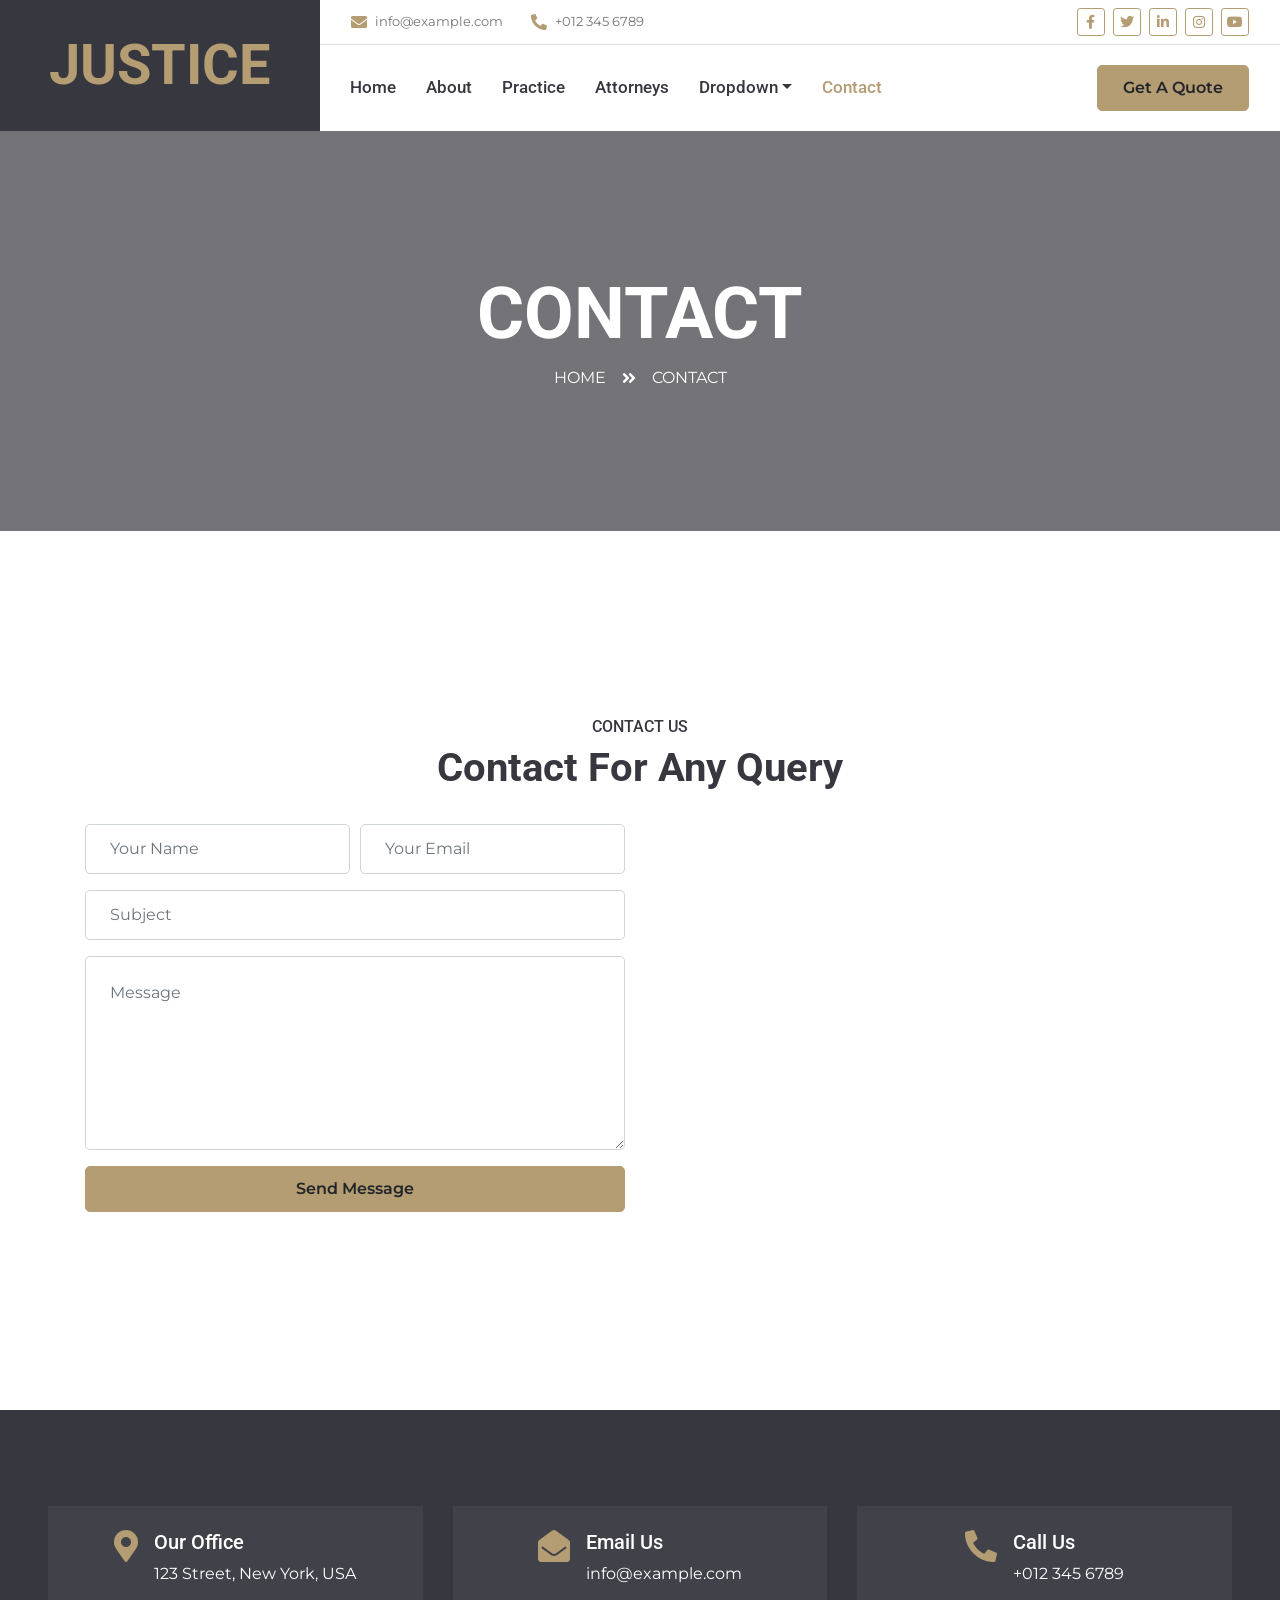
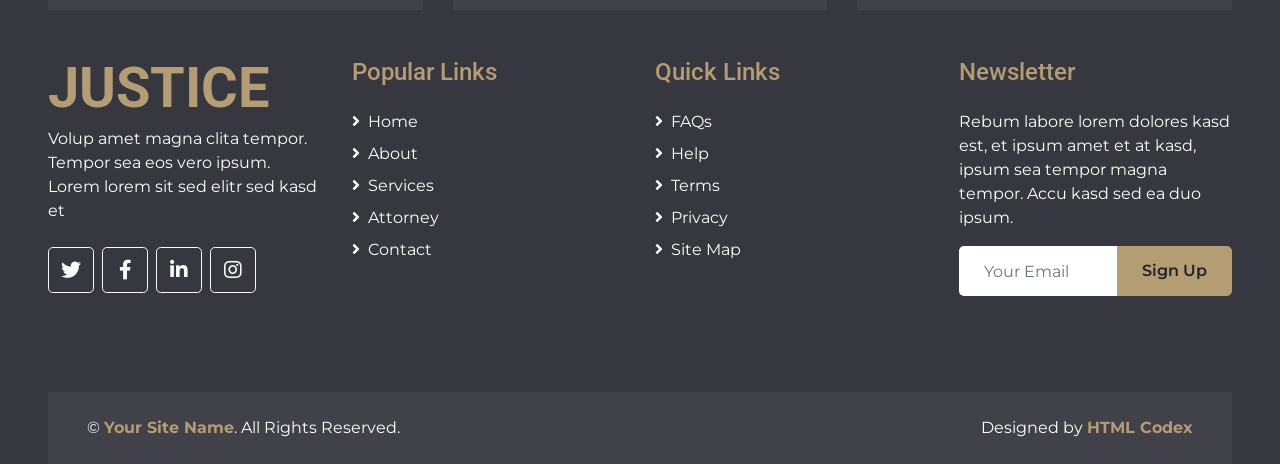
==== contact.html @ c2ad2494 "Add files via upload" ====
<!DOCTYPE html>
<html lang="en">

<head>
    <meta charset="utf-8">
    <title>JUSTICE - Free Lawyer Website Template</title>
    <meta content="width=device-width, initial-scale=1.0" name="viewport">
    <meta content="Free HTML Templates" name="keywords">
    <meta content="Free HTML Templates" name="description">

    <!-- Favicon -->
    <link href="img/favicon.ico" rel="icon">

    <!-- Google Web Fonts -->
    <link rel="preconnect" href="https://fonts.gstatic.com">
    <link href="https://fonts.googleapis.com/css2?family=Montserrat:wght@400;600&family=Roboto:wght@300;500;700&display=swap" rel="stylesheet"> 

    <!-- Font Awesome -->
    <link href="https://cdnjs.cloudflare.com/ajax/libs/font-awesome/5.10.0/css/all.min.css" rel="stylesheet">

    <!-- Libraries Stylesheet -->
    <link href="lib/owlcarousel/assets/owl.carousel.min.css" rel="stylesheet">
    <link href="lib/tempusdominus/css/tempusdominus-bootstrap-4.min.css" rel="stylesheet" />

    <!-- Customized Bootstrap Stylesheet -->
    <link href="css/style.css" rel="stylesheet">
</head>

<body>
    <!-- Header Start -->
    <div class="container-fluid">
        <div class="row">
            <div class="col-lg-3 bg-secondary d-none d-lg-block">
                <a href="index.html" class="navbar-brand w-100 h-100 m-0 p-0 d-flex align-items-center justify-content-center">
                    <h1 class="m-0 display-4 text-primary text-uppercase">Justice</h1>
                </a>
            </div>
            <div class="col-lg-9">
                <div class="row bg-white border-bottom d-none d-lg-flex">
                    <div class="col-lg-7 text-left">
                        <div class="h-100 d-inline-flex align-items-center py-2 px-3">
                            <i class="fa fa-envelope text-primary mr-2"></i>
                            <small>info@example.com</small>
                        </div>
                        <div class="h-100 d-inline-flex align-items-center py-2 px-2">
                            <i class="fa fa-phone-alt text-primary mr-2"></i>
                            <small>+012 345 6789</small>
                        </div>
                    </div>
                    <div class="col-lg-5 text-right">
                        <div class="d-inline-flex align-items-center p-2">
                            <a class="btn btn-sm btn-outline-primary btn-sm-square mr-2" href="">
                                <i class="fab fa-facebook-f"></i>
                            </a>
                            <a class="btn btn-sm btn-outline-primary btn-sm-square mr-2" href="">
                                <i class="fab fa-twitter"></i>
                            </a>
                            <a class="btn btn-sm btn-outline-primary btn-sm-square mr-2" href="">
                                <i class="fab fa-linkedin-in"></i>
                            </a>
                            <a class="btn btn-sm btn-outline-primary btn-sm-square mr-2" href="">
                                <i class="fab fa-instagram"></i>
                            </a>
                            <a class="btn btn-sm btn-outline-primary btn-sm-square mr-2" href="">
                                <i class="fab fa-youtube"></i>
                            </a>
                        </div>
                    </div>
                </div>
                <nav class="navbar navbar-expand-lg bg-white navbar-light p-0">
                    <a href="index.html" class="navbar-brand d-block d-lg-none">
                        <h1 class="m-0 display-4 text-primary text-uppercase">Justice</h1>
                    </a>
                    <button type="button" class="navbar-toggler" data-toggle="collapse" data-target="#navbarCollapse">
                        <span class="navbar-toggler-icon"></span>
                    </button>
                    <div class="collapse navbar-collapse justify-content-between" id="navbarCollapse">
                        <div class="navbar-nav mr-auto py-0">
                            <a href="index.html" class="nav-item nav-link">Home</a>
                            <a href="about.html" class="nav-item nav-link">About</a>
                            <a href="service.html" class="nav-item nav-link">Practice</a>
                            <a href="team.html" class="nav-item nav-link">Attorneys</a>
                            <div class="nav-item dropdown">
                                <a href="#" class="nav-link dropdown-toggle" data-toggle="dropdown">Dropdown</a>
                                <div class="dropdown-menu rounded-0 m-0">
                                    <a href="#" class="dropdown-item">Menu Item 1</a>
                                    <a href="#" class="dropdown-item">Menu Item 2</a>
                                    <a href="#" class="dropdown-item">Menu Item 3</a>
                                </div>
                            </div>
                            <a href="contact.html" class="nav-item nav-link active">Contact</a>
                        </div>
                        <a href="" class="btn btn-primary mr-3 d-none d-lg-block">Get A Quote</a>
                    </div>
                </nav>
            </div>
        </div>
    </div>
    <!-- Header End -->


    <!-- Page Header Start -->
    <div class="container-fluid bg-page-header" style="margin-bottom: 90px;">
        <div class="container">
            <div class="d-flex flex-column align-items-center justify-content-center" style="min-height: 400px">
                <h3 class="display-3 text-white text-uppercase">Contact</h3>
                <div class="d-inline-flex text-white">
                    <p class="m-0 text-uppercase"><a class="text-white" href="">Home</a></p>
                    <i class="fa fa-angle-double-right pt-1 px-3"></i>
                    <p class="m-0 text-uppercase">Contact</p>
                </div>
            </div>
        </div>
    </div>
    <!-- Page Header End -->


    <!-- Contact Start -->
    <div class="container-fluid py-5">
        <div class="container py-5">
            <div class="text-center pb-2">
                <h6 class="text-uppercase">Contact Us</h6>
                <h1 class="mb-4">Contact For Any Query</h1>
            </div>
            <div class="row">
                <div class="col-lg-6 mb-5 mb-lg-0">
                    <div class="contact-form">
                        <div id="success"></div>
                        <form name="sentMessage" id="contactForm" novalidate="novalidate">
                            <div class="form-row">
                                <div class="col-sm-6 control-group">
                                    <input type="text" class="form-control p-4" id="name" placeholder="Your Name" required="required" data-validation-required-message="Please enter your name" />
                                    <p class="help-block text-danger"></p>
                                </div>
                                <div class="col-sm-6 control-group">
                                    <input type="email" class="form-control p-4" id="email" placeholder="Your Email" required="required" data-validation-required-message="Please enter your email" />
                                    <p class="help-block text-danger"></p>
                                </div>
                            </div>
                            <div class="control-group">
                                <input type="text" class="form-control p-4" id="subject" placeholder="Subject" required="required" data-validation-required-message="Please enter a subject" />
                                <p class="help-block text-danger"></p>
                            </div>
                            <div class="control-group">
                                <textarea class="form-control p-4" rows="6" id="message" placeholder="Message" required="required" data-validation-required-message="Please enter your message"></textarea>
                                <p class="help-block text-danger"></p>
                            </div>
                            <div>
                                <button class="btn btn-primary btn-block" type="submit" id="sendMessageButton">Send Message</button>
                            </div>
                        </form>
                    </div>
                </div>
                <div class="col-lg-6" style="min-height: 400px;">
                    <div class="position-relative h-100 rounded overflow-hidden">
                        <iframe style="width: 100%; height: 100%; object-fit: cover;"
                        src="https://www.google.com/maps/embed?pb=!1m18!1m12!1m3!1d3001156.4288297426!2d-78.01371936852176!3d42.72876761954724!2m3!1f0!2f0!3f0!3m2!1i1024!2i768!4f13.1!3m3!1m2!1s0x4ccc4bf0f123a5a9%3A0xddcfc6c1de189567!2sNew%20York%2C%20USA!5e0!3m2!1sen!2sbd!4v1603794290143!5m2!1sen!2sbd"
                        frameborder="0" style="border:0;" allowfullscreen="" aria-hidden="false" tabindex="0"></iframe>
                    </div>
                </div>
            </div>
        </div>
    </div>
    <!-- Contact End -->


    <!-- Footer Start -->
    <div class="container-fluid bg-secondary text-white pt-5 px-sm-3 px-md-5" style="margin-top: 90px;">
        <div class="row mt-5">
            <div class="col-lg-4">
                <div class="d-flex justify-content-lg-center p-4" style="background: rgba(256, 256, 256, .05);">
                    <i class="fa fa-2x fa-map-marker-alt text-primary"></i>
                    <div class="ml-3">
                        <h5 class="text-white">Our Office</h5>
                        <p class="m-0">123 Street, New York, USA</p>
                    </div>
                </div>
            </div>
            <div class="col-lg-4">
                <div class="d-flex justify-content-lg-center p-4" style="background: rgba(256, 256, 256, .05);">
                    <i class="fa fa-2x fa-envelope-open text-primary"></i>
                    <div class="ml-3">
                        <h5 class="text-white">Email Us</h5>
                        <p class="m-0">info@example.com</p>
                    </div>
                </div>
            </div>
            <div class="col-lg-4">
                <div class="d-flex justify-content-lg-center p-4" style="background: rgba(256, 256, 256, .05);">
                    <i class="fa fa-2x fa-phone-alt text-primary"></i>
                    <div class="ml-3">
                        <h5 class="text-white">Call Us</h5>
                        <p class="m-0">+012 345 6789</p>
                    </div>
                </div>
            </div>
        </div>
        <div class="row pt-5">
            <div class="col-lg-3 col-md-6 mb-5">
                <a href="index.html" class="navbar-brand">
                    <h1 class="m-0 mt-n2 display-4 text-primary text-uppercase">Justice</h1>
                </a>
                <p>Volup amet magna clita tempor. Tempor sea eos vero ipsum. Lorem lorem sit sed elitr sed kasd et</p>
                <div class="d-flex justify-content-start mt-4">
                    <a class="btn btn-lg btn-outline-light btn-lg-square mr-2" href="#"><i class="fab fa-twitter"></i></a>
                    <a class="btn btn-lg btn-outline-light btn-lg-square mr-2" href="#"><i class="fab fa-facebook-f"></i></a>
                    <a class="btn btn-lg btn-outline-light btn-lg-square mr-2" href="#"><i class="fab fa-linkedin-in"></i></a>
                    <a class="btn btn-lg btn-outline-light btn-lg-square" href="#"><i class="fab fa-instagram"></i></a>
                </div>
            </div>
            <div class="col-lg-3 col-md-6 mb-5">
                <h4 class="font-weight-semi-bold text-primary mb-4">Popular Links</h4>
                <div class="d-flex flex-column justify-content-start">
                    <a class="text-white mb-2" href="#"><i class="fa fa-angle-right mr-2"></i>Home</a>
                    <a class="text-white mb-2" href="#"><i class="fa fa-angle-right mr-2"></i>About</a>
                    <a class="text-white mb-2" href="#"><i class="fa fa-angle-right mr-2"></i>Services</a>
                    <a class="text-white mb-2" href="#"><i class="fa fa-angle-right mr-2"></i>Attorney</a>
                    <a class="text-white" href="#"><i class="fa fa-angle-right mr-2"></i>Contact</a>
                </div>
            </div>
            <div class="col-lg-3 col-md-6 mb-5">
                <h4 class="font-weight-semi-bold text-primary mb-4">Quick Links</h4>
                <div class="d-flex flex-column justify-content-start">
                    <a class="text-white mb-2" href="#"><i class="fa fa-angle-right mr-2"></i>FAQs</a>
                    <a class="text-white mb-2" href="#"><i class="fa fa-angle-right mr-2"></i>Help</a>
                    <a class="text-white mb-2" href="#"><i class="fa fa-angle-right mr-2"></i>Terms</a>
                    <a class="text-white mb-2" href="#"><i class="fa fa-angle-right mr-2"></i>Privacy</a>
                    <a class="text-white" href="#"><i class="fa fa-angle-right mr-2"></i>Site Map</a>
                </div>
            </div>
            <div class="col-lg-3 col-md-6 mb-5">
                <h4 class="font-weight-semi-bold text-primary mb-4">Newsletter</h4>
                <p>Rebum labore lorem dolores kasd est, et ipsum amet et at kasd, ipsum sea tempor magna tempor. Accu kasd sed ea duo ipsum.</p>
                <div class="w-100">
                    <div class="input-group">
                        <input type="text" class="form-control border-0" style="padding: 25px;" placeholder="Your Email">
                        <div class="input-group-append">
                            <button class="btn btn-primary px-4">Sign Up</button>
                        </div>
                    </div>
                </div>
            </div>
        </div>
        <div class="row p-4 mt-5 mx-0" style="background: rgba(256, 256, 256, .05);">
            <div class="col-md-6 text-center text-md-left mb-3 mb-md-0">
                <p class="m-0 text-white">&copy; <a class="font-weight-bold" href="#">Your Site Name</a>. All Rights Reserved.</p>
            </div>
            <div class="col-md-6 text-center text-md-right">
                <p class="m-0 text-white">Designed by <a class="font-weight-bold" href="https://htmlcodex.com">HTML Codex</a></p>
            </div>
        </div>
    </div>
    <!-- Footer End -->


    <!-- Back to Top -->
    <a href="#" class="btn btn-primary px-3 back-to-top"><i class="fa fa-angle-double-up"></i></a>


    <!-- JavaScript Libraries -->
    <script src="https://code.jquery.com/jquery-3.4.1.min.js"></script>
    <script src="https://stackpath.bootstrapcdn.com/bootstrap/4.4.1/js/bootstrap.bundle.min.js"></script>
    <script src="lib/easing/easing.min.js"></script>
    <script src="lib/waypoints/waypoints.min.js"></script>
    <script src="lib/owlcarousel/owl.carousel.min.js"></script>
    <script src="lib/tempusdominus/js/moment.min.js"></script>
    <script src="lib/tempusdominus/js/moment-timezone.min.js"></script>
    <script src="lib/tempusdominus/js/tempusdominus-bootstrap-4.min.js"></script>

    <!-- Contact Javascript File -->
    <script src="mail/jqBootstrapValidation.min.js"></script>
    <script src="mail/contact.js"></script>

    <!-- Template Javascript -->
    <script src="js/main.js"></script>
</body>

</html>
---- css/style.css ----
/******* Bootstrap Theming ********/
/*!
 * Bootstrap v4.5.3 (https://getbootstrap.com/)
 * Copyright 2011-2020 The Bootstrap Authors
 * Copyright 2011-2020 Twitter, Inc.
 * Licensed under MIT (https://github.com/twbs/bootstrap/blob/main/LICENSE)
 */
:root {
  --blue: #007bff;
  --indigo: #6610f2;
  --purple: #6f42c1;
  --pink: #e83e8c;
  --red: #dc3545;
  --orange: #fd7e14;
  --yellow: #ffc107;
  --green: #28a745;
  --teal: #20c997;
  --cyan: #17a2b8;
  --white: #fff;
  --gray: #6c757d;
  --gray-dark: #343a40;
  --primary: #B49C73;
  --secondary: #37373F;
  --success: #28a745;
  --info: #17a2b8;
  --warning: #ffc107;
  --danger: #dc3545;
  --light: #f8f9fa;
  --dark: #343a40;
  --breakpoint-xs: 0;
  --breakpoint-sm: 576px;
  --breakpoint-md: 768px;
  --breakpoint-lg: 992px;
  --breakpoint-xl: 1200px;
  --font-family-sans-serif: "Montserrat", sans-serif;
  --font-family-monospace: SFMono-Regular, Menlo, Monaco, Consolas, "Liberation Mono", "Courier New", monospace;
}

*,
*::before,
*::after {
  box-sizing: border-box;
}

html {
  font-family: sans-serif;
  line-height: 1.15;
  -webkit-text-size-adjust: 100%;
  -webkit-tap-highlight-color: rgba(0, 0, 0, 0);
}

article, aside, figcaption, figure, footer, header, hgroup, main, nav, section {
  display: block;
}

body {
  margin: 0;
  font-family: "Montserrat", sans-serif;
  font-size: 1rem;
  font-weight: 400;
  line-height: 1.5;
  color: #757575;
  text-align: left;
  background-color: #fff;
}

[tabindex="-1"]:focus:not(:focus-visible) {
  outline: 0 !important;
}

hr {
  box-sizing: content-box;
  height: 0;
  overflow: visible;
}

h1, h2, h3, h4, h5, h6 {
  margin-top: 0;
  margin-bottom: 0.5rem;
}

p {
  margin-top: 0;
  margin-bottom: 1rem;
}

abbr[title],
abbr[data-original-title] {
  text-decoration: underline;
  text-decoration: underline dotted;
  cursor: help;
  border-bottom: 0;
  text-decoration-skip-ink: none;
}

address {
  margin-bottom: 1rem;
  font-style: normal;
  line-height: inherit;
}

ol,
ul,
dl {
  margin-top: 0;
  margin-bottom: 1rem;
}

ol ol,
ul ul,
ol ul,
ul ol {
  margin-bottom: 0;
}

dt {
  font-weight: 700;
}

dd {
  margin-bottom: .5rem;
  margin-left: 0;
}

blockquote {
  margin: 0 0 1rem;
}

b,
strong {
  font-weight: bolder;
}

small {
  font-size: 80%;
}

sub,
sup {
  position: relative;
  font-size: 75%;
  line-height: 0;
  vertical-align: baseline;
}

sub {
  bottom: -.25em;
}

sup {
  top: -.5em;
}

a {
  color: #B49C73;
  text-decoration: none;
  background-color: transparent;
}

a:hover {
  color: #8e764c;
  text-decoration: underline;
}

a:not([href]):not([class]) {
  color: inherit;
  text-decoration: none;
}

a:not([href]):not([class]):hover {
  color: inherit;
  text-decoration: none;
}

pre,
code,
kbd,
samp {
  font-family: SFMono-Regular, Menlo, Monaco, Consolas, "Liberation Mono", "Courier New", monospace;
  font-size: 1em;
}

pre {
  margin-top: 0;
  margin-bottom: 1rem;
  overflow: auto;
  -ms-overflow-style: scrollbar;
}

figure {
  margin: 0 0 1rem;
}

img {
  vertical-align: middle;
  border-style: none;
}

svg {
  overflow: hidden;
  vertical-align: middle;
}

table {
  border-collapse: collapse;
}

caption {
  padding-top: 0.75rem;
  padding-bottom: 0.75rem;
  color: #6c757d;
  text-align: left;
  caption-side: bottom;
}

th {
  text-align: inherit;
  text-align: -webkit-match-parent;
}

label {
  display: inline-block;
  margin-bottom: 0.5rem;
}

button {
  border-radius: 0;
}

button:focus {
  outline: 1px dotted;
  outline: 5px auto -webkit-focus-ring-color;
}

input,
button,
select,
optgroup,
textarea {
  margin: 0;
  font-family: inherit;
  font-size: inherit;
  line-height: inherit;
}

button,
input {
  overflow: visible;
}

button,
select {
  text-transform: none;
}

[role="button"] {
  cursor: pointer;
}

select {
  word-wrap: normal;
}

button,
[type="button"],
[type="reset"],
[type="submit"] {
  -webkit-appearance: button;
}

button:not(:disabled),
[type="button"]:not(:disabled),
[type="reset"]:not(:disabled),
[type="submit"]:not(:disabled) {
  cursor: pointer;
}

button::-moz-focus-inner,
[type="button"]::-moz-focus-inner,
[type="reset"]::-moz-focus-inner,
[type="submit"]::-moz-focus-inner {
  padding: 0;
  border-style: none;
}

input[type="radio"],
input[type="checkbox"] {
  box-sizing: border-box;
  padding: 0;
}

textarea {
  overflow: auto;
  resize: vertical;
}

fieldset {
  min-width: 0;
  padding: 0;
  margin: 0;
  border: 0;
}

legend {
  display: block;
  width: 100%;
  max-width: 100%;
  padding: 0;
  margin-bottom: .5rem;
  font-size: 1.5rem;
  line-height: inherit;
  color: inherit;
  white-space: normal;
}

@media (max-width: 1200px) {
  legend {
    font-size: calc(1.275rem + 0.3vw) ;
  }
}

progress {
  vertical-align: baseline;
}

[type="number"]::-webkit-inner-spin-button,
[type="number"]::-webkit-outer-spin-button {
  height: auto;
}

[type="search"] {
  outline-offset: -2px;
  -webkit-appearance: none;
}

[type="search"]::-webkit-search-decoration {
  -webkit-appearance: none;
}

::-webkit-file-upload-button {
  font: inherit;
  -webkit-appearance: button;
}

output {
  display: inline-block;
}

summary {
  display: list-item;
  cursor: pointer;
}

template {
  display: none;
}

[hidden] {
  display: none !important;
}

h1, h2, h3, h4, h5, h6,
.h1, .h2, .h3, .h4, .h5, .h6 {
  margin-bottom: 0.5rem;
  font-family: "Roboto", sans-serif;
  font-weight: 500;
  line-height: 1.2;
  color: #37373F;
}

h1, .h1 {
  font-size: 2.5rem;
}

@media (max-width: 1200px) {
  h1, .h1 {
    font-size: calc(1.375rem + 1.5vw) ;
  }
}

h2, .h2 {
  font-size: 2rem;
}

@media (max-width: 1200px) {
  h2, .h2 {
    font-size: calc(1.325rem + 0.9vw) ;
  }
}

h3, .h3 {
  font-size: 1.75rem;
}

@media (max-width: 1200px) {
  h3, .h3 {
    font-size: calc(1.3rem + 0.6vw) ;
  }
}

h4, .h4 {
  font-size: 1.5rem;
}

@media (max-width: 1200px) {
  h4, .h4 {
    font-size: calc(1.275rem + 0.3vw) ;
  }
}

h5, .h5 {
  font-size: 1.25rem;
}

h6, .h6 {
  font-size: 1rem;
}

.lead {
  font-size: 1.25rem;
  font-weight: 300;
}

.display-1 {
  font-size: 6rem;
  font-weight: 300;
  line-height: 1.2;
}

@media (max-width: 1200px) {
  .display-1 {
    font-size: calc(1.725rem + 5.7vw) ;
  }
}

.display-2 {
  font-size: 5.5rem;
  font-weight: 300;
  line-height: 1.2;
}

@media (max-width: 1200px) {
  .display-2 {
    font-size: calc(1.675rem + 5.1vw) ;
  }
}

.display-3 {
  font-size: 4.5rem;
  font-weight: 300;
  line-height: 1.2;
}

@media (max-width: 1200px) {
  .display-3 {
    font-size: calc(1.575rem + 3.9vw) ;
  }
}

.display-4 {
  font-size: 3.5rem;
  font-weight: 300;
  line-height: 1.2;
}

@media (max-width: 1200px) {
  .display-4 {
    font-size: calc(1.475rem + 2.7vw) ;
  }
}

hr {
  margin-top: 1rem;
  margin-bottom: 1rem;
  border: 0;
  border-top: 1px solid rgba(0, 0, 0, 0.1);
}

small,
.small {
  font-size: 80%;
  font-weight: 400;
}

mark,
.mark {
  padding: 0.2em;
  background-color: #fcf8e3;
}

.list-unstyled {
  padding-left: 0;
  list-style: none;
}

.list-inline {
  padding-left: 0;
  list-style: none;
}

.list-inline-item {
  display: inline-block;
}

.list-inline-item:not(:last-child) {
  margin-right: 0.5rem;
}

.initialism {
  font-size: 90%;
  text-transform: uppercase;
}

.blockquote {
  margin-bottom: 1rem;
  font-size: 1.25rem;
}

.blockquote-footer {
  display: block;
  font-size: 80%;
  color: #6c757d;
}

.blockquote-footer::before {
  content: "\2014\00A0";
}

.img-fluid {
  max-width: 100%;
  height: auto;
}

.img-thumbnail {
  padding: 0.25rem;
  background-color: #fff;
  border: 1px solid #dee2e6;
  border-radius: 5px;
  max-width: 100%;
  height: auto;
}

.figure {
  display: inline-block;
}

.figure-img {
  margin-bottom: 0.5rem;
  line-height: 1;
}

.figure-caption {
  font-size: 90%;
  color: #6c757d;
}

code {
  font-size: 87.5%;
  color: #e83e8c;
  word-wrap: break-word;
}

a > code {
  color: inherit;
}

kbd {
  padding: 0.2rem 0.4rem;
  font-size: 87.5%;
  color: #fff;
  background-color: #212529;
  border-radius: 0.2rem;
}

kbd kbd {
  padding: 0;
  font-size: 100%;
  font-weight: 700;
}

pre {
  display: block;
  font-size: 87.5%;
  color: #212529;
}

pre code {
  font-size: inherit;
  color: inherit;
  word-break: normal;
}

.pre-scrollable {
  max-height: 340px;
  overflow-y: scroll;
}

.container,
.container-fluid,
.container-sm,
.container-md,
.container-lg,
.container-xl {
  width: 100%;
  padding-right: 15px;
  padding-left: 15px;
  margin-right: auto;
  margin-left: auto;
}

@media (min-width: 576px) {
  .container, .container-sm {
    max-width: 540px;
  }
}

@media (min-width: 768px) {
  .container, .container-sm, .container-md {
    max-width: 720px;
  }
}

@media (min-width: 992px) {
  .container, .container-sm, .container-md, .container-lg {
    max-width: 960px;
  }
}

@media (min-width: 1200px) {
  .container, .container-sm, .container-md, .container-lg, .container-xl {
    max-width: 1140px;
  }
}

.row {
  display: flex;
  flex-wrap: wrap;
  margin-right: -15px;
  margin-left: -15px;
}

.no-gutters {
  margin-right: 0;
  margin-left: 0;
}

.no-gutters > .col,
.no-gutters > [class*="col-"] {
  padding-right: 0;
  padding-left: 0;
}

.col-1, .col-2, .col-3, .col-4, .col-5, .col-6, .col-7, .col-8, .col-9, .col-10, .col-11, .col-12, .col,
.col-auto, .col-sm-1, .col-sm-2, .col-sm-3, .col-sm-4, .col-sm-5, .col-sm-6, .col-sm-7, .col-sm-8, .col-sm-9, .col-sm-10, .col-sm-11, .col-sm-12, .col-sm,
.col-sm-auto, .col-md-1, .col-md-2, .col-md-3, .col-md-4, .col-md-5, .col-md-6, .col-md-7, .col-md-8, .col-md-9, .col-md-10, .col-md-11, .col-md-12, .col-md,
.col-md-auto, .col-lg-1, .col-lg-2, .col-lg-3, .col-lg-4, .col-lg-5, .col-lg-6, .col-lg-7, .col-lg-8, .col-lg-9, .col-lg-10, .col-lg-11, .col-lg-12, .col-lg,
.col-lg-auto, .col-xl-1, .col-xl-2, .col-xl-3, .col-xl-4, .col-xl-5, .col-xl-6, .col-xl-7, .col-xl-8, .col-xl-9, .col-xl-10, .col-xl-11, .col-xl-12, .col-xl,
.col-xl-auto {
  position: relative;
  width: 100%;
  padding-right: 15px;
  padding-left: 15px;
}

.col {
  flex-basis: 0;
  flex-grow: 1;
  max-width: 100%;
}

.row-cols-1 > * {
  flex: 0 0 100%;
  max-width: 100%;
}

.row-cols-2 > * {
  flex: 0 0 50%;
  max-width: 50%;
}

.row-cols-3 > * {
  flex: 0 0 33.33333%;
  max-width: 33.33333%;
}

.row-cols-4 > * {
  flex: 0 0 25%;
  max-width: 25%;
}

.row-cols-5 > * {
  flex: 0 0 20%;
  max-width: 20%;
}

.row-cols-6 > * {
  flex: 0 0 16.66667%;
  max-width: 16.66667%;
}

.col-auto {
  flex: 0 0 auto;
  width: auto;
  max-width: 100%;
}

.col-1 {
  flex: 0 0 8.33333%;
  max-width: 8.33333%;
}

.col-2 {
  flex: 0 0 16.66667%;
  max-width: 16.66667%;
}

.col-3 {
  flex: 0 0 25%;
  max-width: 25%;
}

.col-4 {
  flex: 0 0 33.33333%;
  max-width: 33.33333%;
}

.col-5 {
  flex: 0 0 41.66667%;
  max-width: 41.66667%;
}

.col-6 {
  flex: 0 0 50%;
  max-width: 50%;
}

.col-7 {
  flex: 0 0 58.33333%;
  max-width: 58.33333%;
}

.col-8 {
  flex: 0 0 66.66667%;
  max-width: 66.66667%;
}

.col-9 {
  flex: 0 0 75%;
  max-width: 75%;
}

.col-10 {
  flex: 0 0 83.33333%;
  max-width: 83.33333%;
}

.col-11 {
  flex: 0 0 91.66667%;
  max-width: 91.66667%;
}

.col-12 {
  flex: 0 0 100%;
  max-width: 100%;
}

.order-first {
  order: -1;
}

.order-last {
  order: 13;
}

.order-0 {
  order: 0;
}

.order-1 {
  order: 1;
}

.order-2 {
  order: 2;
}

.order-3 {
  order: 3;
}

.order-4 {
  order: 4;
}

.order-5 {
  order: 5;
}

.order-6 {
  order: 6;
}

.order-7 {
  order: 7;
}

.order-8 {
  order: 8;
}

.order-9 {
  order: 9;
}

.order-10 {
  order: 10;
}

.order-11 {
  order: 11;
}

.order-12 {
  order: 12;
}

.offset-1 {
  margin-left: 8.33333%;
}

.offset-2 {
  margin-left: 16.66667%;
}

.offset-3 {
  margin-left: 25%;
}

.offset-4 {
  margin-left: 33.33333%;
}

.offset-5 {
  margin-left: 41.66667%;
}

.offset-6 {
  margin-left: 50%;
}

.offset-7 {
  margin-left: 58.33333%;
}

.offset-8 {
  margin-left: 66.66667%;
}

.offset-9 {
  margin-left: 75%;
}

.offset-10 {
  margin-left: 83.33333%;
}

.offset-11 {
  margin-left: 91.66667%;
}

@media (min-width: 576px) {
  .col-sm {
    flex-basis: 0;
    flex-grow: 1;
    max-width: 100%;
  }
  .row-cols-sm-1 > * {
    flex: 0 0 100%;
    max-width: 100%;
  }
  .row-cols-sm-2 > * {
    flex: 0 0 50%;
    max-width: 50%;
  }
  .row-cols-sm-3 > * {
    flex: 0 0 33.33333%;
    max-width: 33.33333%;
  }
  .row-cols-sm-4 > * {
    flex: 0 0 25%;
    max-width: 25%;
  }
  .row-cols-sm-5 > * {
    flex: 0 0 20%;
    max-width: 20%;
  }
  .row-cols-sm-6 > * {
    flex: 0 0 16.66667%;
    max-width: 16.66667%;
  }
  .col-sm-auto {
    flex: 0 0 auto;
    width: auto;
    max-width: 100%;
  }
  .col-sm-1 {
    flex: 0 0 8.33333%;
    max-width: 8.33333%;
  }
  .col-sm-2 {
    flex: 0 0 16.66667%;
    max-width: 16.66667%;
  }
  .col-sm-3 {
    flex: 0 0 25%;
    max-width: 25%;
  }
  .col-sm-4 {
    flex: 0 0 33.33333%;
    max-width: 33.33333%;
  }
  .col-sm-5 {
    flex: 0 0 41.66667%;
    max-width: 41.66667%;
  }
  .col-sm-6 {
    flex: 0 0 50%;
    max-width: 50%;
  }
  .col-sm-7 {
    flex: 0 0 58.33333%;
    max-width: 58.33333%;
  }
  .col-sm-8 {
    flex: 0 0 66.66667%;
    max-width: 66.66667%;
  }
  .col-sm-9 {
    flex: 0 0 75%;
    max-width: 75%;
  }
  .col-sm-10 {
    flex: 0 0 83.33333%;
    max-width: 83.33333%;
  }
  .col-sm-11 {
    flex: 0 0 91.66667%;
    max-width: 91.66667%;
  }
  .col-sm-12 {
    flex: 0 0 100%;
    max-width: 100%;
  }
  .order-sm-first {
    order: -1;
  }
  .order-sm-last {
    order: 13;
  }
  .order-sm-0 {
    order: 0;
  }
  .order-sm-1 {
    order: 1;
  }
  .order-sm-2 {
    order: 2;
  }
  .order-sm-3 {
    order: 3;
  }
  .order-sm-4 {
    order: 4;
  }
  .order-sm-5 {
    order: 5;
  }
  .order-sm-6 {
    order: 6;
  }
  .order-sm-7 {
    order: 7;
  }
  .order-sm-8 {
    order: 8;
  }
  .order-sm-9 {
    order: 9;
  }
  .order-sm-10 {
    order: 10;
  }
  .order-sm-11 {
    order: 11;
  }
  .order-sm-12 {
    order: 12;
  }
  .offset-sm-0 {
    margin-left: 0;
  }
  .offset-sm-1 {
    margin-left: 8.33333%;
  }
  .offset-sm-2 {
    margin-left: 16.66667%;
  }
  .offset-sm-3 {
    margin-left: 25%;
  }
  .offset-sm-4 {
    margin-left: 33.33333%;
  }
  .offset-sm-5 {
    margin-left: 41.66667%;
  }
  .offset-sm-6 {
    margin-left: 50%;
  }
  .offset-sm-7 {
    margin-left: 58.33333%;
  }
  .offset-sm-8 {
    margin-left: 66.66667%;
  }
  .offset-sm-9 {
    margin-left: 75%;
  }
  .offset-sm-10 {
    margin-left: 83.33333%;
  }
  .offset-sm-11 {
    margin-left: 91.66667%;
  }
}

@media (min-width: 768px) {
  .col-md {
    flex-basis: 0;
    flex-grow: 1;
    max-width: 100%;
  }
  .row-cols-md-1 > * {
    flex: 0 0 100%;
    max-width: 100%;
  }
  .row-cols-md-2 > * {
    flex: 0 0 50%;
    max-width: 50%;
  }
  .row-cols-md-3 > * {
    flex: 0 0 33.33333%;
    max-width: 33.33333%;
  }
  .row-cols-md-4 > * {
    flex: 0 0 25%;
    max-width: 25%;
  }
  .row-cols-md-5 > * {
    flex: 0 0 20%;
    max-width: 20%;
  }
  .row-cols-md-6 > * {
    flex: 0 0 16.66667%;
    max-width: 16.66667%;
  }
  .col-md-auto {
    flex: 0 0 auto;
    width: auto;
    max-width: 100%;
  }
  .col-md-1 {
    flex: 0 0 8.33333%;
    max-width: 8.33333%;
  }
  .col-md-2 {
    flex: 0 0 16.66667%;
    max-width: 16.66667%;
  }
  .col-md-3 {
    flex: 0 0 25%;
    max-width: 25%;
  }
  .col-md-4 {
    flex: 0 0 33.33333%;
    max-width: 33.33333%;
  }
  .col-md-5 {
    flex: 0 0 41.66667%;
    max-width: 41.66667%;
  }
  .col-md-6 {
    flex: 0 0 50%;
    max-width: 50%;
  }
  .col-md-7 {
    flex: 0 0 58.33333%;
    max-width: 58.33333%;
  }
  .col-md-8 {
    flex: 0 0 66.66667%;
    max-width: 66.66667%;
  }
  .col-md-9 {
    flex: 0 0 75%;
    max-width: 75%;
  }
  .col-md-10 {
    flex: 0 0 83.33333%;
    max-width: 83.33333%;
  }
  .col-md-11 {
    flex: 0 0 91.66667%;
    max-width: 91.66667%;
  }
  .col-md-12 {
    flex: 0 0 100%;
    max-width: 100%;
  }
  .order-md-first {
    order: -1;
  }
  .order-md-last {
    order: 13;
  }
  .order-md-0 {
    order: 0;
  }
  .order-md-1 {
    order: 1;
  }
  .order-md-2 {
    order: 2;
  }
  .order-md-3 {
    order: 3;
  }
  .order-md-4 {
    order: 4;
  }
  .order-md-5 {
    order: 5;
  }
  .order-md-6 {
    order: 6;
  }
  .order-md-7 {
    order: 7;
  }
  .order-md-8 {
    order: 8;
  }
  .order-md-9 {
    order: 9;
  }
  .order-md-10 {
    order: 10;
  }
  .order-md-11 {
    order: 11;
  }
  .order-md-12 {
    order: 12;
  }
  .offset-md-0 {
    margin-left: 0;
  }
  .offset-md-1 {
    margin-left: 8.33333%;
  }
  .offset-md-2 {
    margin-left: 16.66667%;
  }
  .offset-md-3 {
    margin-left: 25%;
  }
  .offset-md-4 {
    margin-left: 33.33333%;
  }
  .offset-md-5 {
    margin-left: 41.66667%;
  }
  .offset-md-6 {
    margin-left: 50%;
  }
  .offset-md-7 {
    margin-left: 58.33333%;
  }
  .offset-md-8 {
    margin-left: 66.66667%;
  }
  .offset-md-9 {
    margin-left: 75%;
  }
  .offset-md-10 {
    margin-left: 83.33333%;
  }
  .offset-md-11 {
    margin-left: 91.66667%;
  }
}

@media (min-width: 992px) {
  .col-lg {
    flex-basis: 0;
    flex-grow: 1;
    max-width: 100%;
  }
  .row-cols-lg-1 > * {
    flex: 0 0 100%;
    max-width: 100%;
  }
  .row-cols-lg-2 > * {
    flex: 0 0 50%;
    max-width: 50%;
  }
  .row-cols-lg-3 > * {
    flex: 0 0 33.33333%;
    max-width: 33.33333%;
  }
  .row-cols-lg-4 > * {
    flex: 0 0 25%;
    max-width: 25%;
  }
  .row-cols-lg-5 > * {
    flex: 0 0 20%;
    max-width: 20%;
  }
  .row-cols-lg-6 > * {
    flex: 0 0 16.66667%;
    max-width: 16.66667%;
  }
  .col-lg-auto {
    flex: 0 0 auto;
    width: auto;
    max-width: 100%;
  }
  .col-lg-1 {
    flex: 0 0 8.33333%;
    max-width: 8.33333%;
  }
  .col-lg-2 {
    flex: 0 0 16.66667%;
    max-width: 16.66667%;
  }
  .col-lg-3 {
    flex: 0 0 25%;
    max-width: 25%;
  }
  .col-lg-4 {
    flex: 0 0 33.33333%;
    max-width: 33.33333%;
  }
  .col-lg-5 {
    flex: 0 0 41.66667%;
    max-width: 41.66667%;
  }
  .col-lg-6 {
    flex: 0 0 50%;
    max-width: 50%;
  }
  .col-lg-7 {
    flex: 0 0 58.33333%;
    max-width: 58.33333%;
  }
  .col-lg-8 {
    flex: 0 0 66.66667%;
    max-width: 66.66667%;
  }
  .col-lg-9 {
    flex: 0 0 75%;
    max-width: 75%;
  }
  .col-lg-10 {
    flex: 0 0 83.33333%;
    max-width: 83.33333%;
  }
  .col-lg-11 {
    flex: 0 0 91.66667%;
    max-width: 91.66667%;
  }
  .col-lg-12 {
    flex: 0 0 100%;
    max-width: 100%;
  }
  .order-lg-first {
    order: -1;
  }
  .order-lg-last {
    order: 13;
  }
  .order-lg-0 {
    order: 0;
  }
  .order-lg-1 {
    order: 1;
  }
  .order-lg-2 {
    order: 2;
  }
  .order-lg-3 {
    order: 3;
  }
  .order-lg-4 {
    order: 4;
  }
  .order-lg-5 {
    order: 5;
  }
  .order-lg-6 {
    order: 6;
  }
  .order-lg-7 {
    order: 7;
  }
  .order-lg-8 {
    order: 8;
  }
  .order-lg-9 {
    order: 9;
  }
  .order-lg-10 {
    order: 10;
  }
  .order-lg-11 {
    order: 11;
  }
  .order-lg-12 {
    order: 12;
  }
  .offset-lg-0 {
    margin-left: 0;
  }
  .offset-lg-1 {
    margin-left: 8.33333%;
  }
  .offset-lg-2 {
    margin-left: 16.66667%;
  }
  .offset-lg-3 {
    margin-left: 25%;
  }
  .offset-lg-4 {
    margin-left: 33.33333%;
  }
  .offset-lg-5 {
    margin-left: 41.66667%;
  }
  .offset-lg-6 {
    margin-left: 50%;
  }
  .offset-lg-7 {
    margin-left: 58.33333%;
  }
  .offset-lg-8 {
    margin-left: 66.66667%;
  }
  .offset-lg-9 {
    margin-left: 75%;
  }
  .offset-lg-10 {
    margin-left: 83.33333%;
  }
  .offset-lg-11 {
    margin-left: 91.66667%;
  }
}

@media (min-width: 1200px) {
  .col-xl {
    flex-basis: 0;
    flex-grow: 1;
    max-width: 100%;
  }
  .row-cols-xl-1 > * {
    flex: 0 0 100%;
    max-width: 100%;
  }
  .row-cols-xl-2 > * {
    flex: 0 0 50%;
    max-width: 50%;
  }
  .row-cols-xl-3 > * {
    flex: 0 0 33.33333%;
    max-width: 33.33333%;
  }
  .row-cols-xl-4 > * {
    flex: 0 0 25%;
    max-width: 25%;
  }
  .row-cols-xl-5 > * {
    flex: 0 0 20%;
    max-width: 20%;
  }
  .row-cols-xl-6 > * {
    flex: 0 0 16.66667%;
    max-width: 16.66667%;
  }
  .col-xl-auto {
    flex: 0 0 auto;
    width: auto;
    max-width: 100%;
  }
  .col-xl-1 {
    flex: 0 0 8.33333%;
    max-width: 8.33333%;
  }
  .col-xl-2 {
    flex: 0 0 16.66667%;
    max-width: 16.66667%;
  }
  .col-xl-3 {
    flex: 0 0 25%;
    max-width: 25%;
  }
  .col-xl-4 {
    flex: 0 0 33.33333%;
    max-width: 33.33333%;
  }
  .col-xl-5 {
    flex: 0 0 41.66667%;
    max-width: 41.66667%;
  }
  .col-xl-6 {
    flex: 0 0 50%;
    max-width: 50%;
  }
  .col-xl-7 {
    flex: 0 0 58.33333%;
    max-width: 58.33333%;
  }
  .col-xl-8 {
    flex: 0 0 66.66667%;
    max-width: 66.66667%;
  }
  .col-xl-9 {
    flex: 0 0 75%;
    max-width: 75%;
  }
  .col-xl-10 {
    flex: 0 0 83.33333%;
    max-width: 83.33333%;
  }
  .col-xl-11 {
    flex: 0 0 91.66667%;
    max-width: 91.66667%;
  }
  .col-xl-12 {
    flex: 0 0 100%;
    max-width: 100%;
  }
  .order-xl-first {
    order: -1;
  }
  .order-xl-last {
    order: 13;
  }
  .order-xl-0 {
    order: 0;
  }
  .order-xl-1 {
    order: 1;
  }
  .order-xl-2 {
    order: 2;
  }
  .order-xl-3 {
    order: 3;
  }
  .order-xl-4 {
    order: 4;
  }
  .order-xl-5 {
    order: 5;
  }
  .order-xl-6 {
    order: 6;
  }
  .order-xl-7 {
    order: 7;
  }
  .order-xl-8 {
    order: 8;
  }
  .order-xl-9 {
    order: 9;
  }
  .order-xl-10 {
    order: 10;
  }
  .order-xl-11 {
    order: 11;
  }
  .order-xl-12 {
    order: 12;
  }
  .offset-xl-0 {
    margin-left: 0;
  }
  .offset-xl-1 {
    margin-left: 8.33333%;
  }
  .offset-xl-2 {
    margin-left: 16.66667%;
  }
  .offset-xl-3 {
    margin-left: 25%;
  }
  .offset-xl-4 {
    margin-left: 33.33333%;
  }
  .offset-xl-5 {
    margin-left: 41.66667%;
  }
  .offset-xl-6 {
    margin-left: 50%;
  }
  .offset-xl-7 {
    margin-left: 58.33333%;
  }
  .offset-xl-8 {
    margin-left: 66.66667%;
  }
  .offset-xl-9 {
    margin-left: 75%;
  }
  .offset-xl-10 {
    margin-left: 83.33333%;
  }
  .offset-xl-11 {
    margin-left: 91.66667%;
  }
}

.table {
  width: 100%;
  margin-bottom: 1rem;
  color: #757575;
}

.table th,
.table td {
  padding: 0.75rem;
  vertical-align: top;
  border-top: 1px solid #dee2e6;
}

.table thead th {
  vertical-align: bottom;
  border-bottom: 2px solid #dee2e6;
}

.table tbody + tbody {
  border-top: 2px solid #dee2e6;
}

.table-sm th,
.table-sm td {
  padding: 0.3rem;
}

.table-bordered {
  border: 1px solid #dee2e6;
}

.table-bordered th,
.table-bordered td {
  border: 1px solid #dee2e6;
}

.table-bordered thead th,
.table-bordered thead td {
  border-bottom-width: 2px;
}

.table-borderless th,
.table-borderless td,
.table-borderless thead th,
.table-borderless tbody + tbody {
  border: 0;
}

.table-striped tbody tr:nth-of-type(odd) {
  background-color: rgba(0, 0, 0, 0.05);
}

.table-hover tbody tr:hover {
  color: #757575;
  background-color: rgba(0, 0, 0, 0.075);
}

.table-primary,
.table-primary > th,
.table-primary > td {
  background-color: #eae3d8;
}

.table-primary th,
.table-primary td,
.table-primary thead th,
.table-primary tbody + tbody {
  border-color: #d8ccb6;
}

.table-hover .table-primary:hover {
  background-color: #e1d7c7;
}

.table-hover .table-primary:hover > td,
.table-hover .table-primary:hover > th {
  background-color: #e1d7c7;
}

.table-secondary,
.table-secondary > th,
.table-secondary > td {
  background-color: #c7c7c9;
}

.table-secondary th,
.table-secondary td,
.table-secondary thead th,
.table-secondary tbody + tbody {
  border-color: #97979b;
}

.table-hover .table-secondary:hover {
  background-color: #bababc;
}

.table-hover .table-secondary:hover > td,
.table-hover .table-secondary:hover > th {
  background-color: #bababc;
}

.table-success,
.table-success > th,
.table-success > td {
  background-color: #c3e6cb;
}

.table-success th,
.table-success td,
.table-success thead th,
.table-success tbody + tbody {
  border-color: #8fd19e;
}

.table-hover .table-success:hover {
  background-color: #b1dfbb;
}

.table-hover .table-success:hover > td,
.table-hover .table-success:hover > th {
  background-color: #b1dfbb;
}

.table-info,
.table-info > th,
.table-info > td {
  background-color: #bee5eb;
}

.table-info th,
.table-info td,
.table-info thead th,
.table-info tbody + tbody {
  border-color: #86cfda;
}

.table-hover .table-info:hover {
  background-color: #abdde5;
}

.table-hover .table-info:hover > td,
.table-hover .table-info:hover > th {
  background-color: #abdde5;
}

.table-warning,
.table-warning > th,
.table-warning > td {
  background-color: #ffeeba;
}

.table-warning th,
.table-warning td,
.table-warning thead th,
.table-warning tbody + tbody {
  border-color: #ffdf7e;
}

.table-hover .table-warning:hover {
  background-color: #ffe8a1;
}

.table-hover .table-warning:hover > td,
.table-hover .table-warning:hover > th {
  background-color: #ffe8a1;
}

.table-danger,
.table-danger > th,
.table-danger > td {
  background-color: #f5c6cb;
}

.table-danger th,
.table-danger td,
.table-danger thead th,
.table-danger tbody + tbody {
  border-color: #ed969e;
}

.table-hover .table-danger:hover {
  background-color: #f1b0b7;
}

.table-hover .table-danger:hover > td,
.table-hover .table-danger:hover > th {
  background-color: #f1b0b7;
}

.table-light,
.table-light > th,
.table-light > td {
  background-color: #fdfdfe;
}

.table-light th,
.table-light td,
.table-light thead th,
.table-light tbody + tbody {
  border-color: #fbfcfc;
}

.table-hover .table-light:hover {
  background-color: #ececf6;
}

.table-hover .table-light:hover > td,
.table-hover .table-light:hover > th {
  background-color: #ececf6;
}

.table-dark,
.table-dark > th,
.table-dark > td {
  background-color: #c6c8ca;
}

.table-dark th,
.table-dark td,
.table-dark thead th,
.table-dark tbody + tbody {
  border-color: #95999c;
}

.table-hover .table-dark:hover {
  background-color: #b9bbbe;
}

.table-hover .table-dark:hover > td,
.table-hover .table-dark:hover > th {
  background-color: #b9bbbe;
}

.table-active,
.table-active > th,
.table-active > td {
  background-color: rgba(0, 0, 0, 0.075);
}

.table-hover .table-active:hover {
  background-color: rgba(0, 0, 0, 0.075);
}

.table-hover .table-active:hover > td,
.table-hover .table-active:hover > th {
  background-color: rgba(0, 0, 0, 0.075);
}

.table .thead-dark th {
  color: #fff;
  background-color: #343a40;
  border-color: #454d55;
}

.table .thead-light th {
  color: #495057;
  background-color: #e9ecef;
  border-color: #dee2e6;
}

.table-dark {
  color: #fff;
  background-color: #343a40;
}

.table-dark th,
.table-dark td,
.table-dark thead th {
  border-color: #454d55;
}

.table-dark.table-bordered {
  border: 0;
}

.table-dark.table-striped tbody tr:nth-of-type(odd) {
  background-color: rgba(255, 255, 255, 0.05);
}

.table-dark.table-hover tbody tr:hover {
  color: #fff;
  background-color: rgba(255, 255, 255, 0.075);
}

@media (max-width: 575.98px) {
  .table-responsive-sm {
    display: block;
    width: 100%;
    overflow-x: auto;
    -webkit-overflow-scrolling: touch;
  }
  .table-responsive-sm > .table-bordered {
    border: 0;
  }
}

@media (max-width: 767.98px) {
  .table-responsive-md {
    display: block;
    width: 100%;
    overflow-x: auto;
    -webkit-overflow-scrolling: touch;
  }
  .table-responsive-md > .table-bordered {
    border: 0;
  }
}

@media (max-width: 991.98px) {
  .table-responsive-lg {
    display: block;
    width: 100%;
    overflow-x: auto;
    -webkit-overflow-scrolling: touch;
  }
  .table-responsive-lg > .table-bordered {
    border: 0;
  }
}

@media (max-width: 1199.98px) {
  .table-responsive-xl {
    display: block;
    width: 100%;
    overflow-x: auto;
    -webkit-overflow-scrolling: touch;
  }
  .table-responsive-xl > .table-bordered {
    border: 0;
  }
}

.table-responsive {
  display: block;
  width: 100%;
  overflow-x: auto;
  -webkit-overflow-scrolling: touch;
}

.table-responsive > .table-bordered {
  border: 0;
}

.form-control {
  display: block;
  width: 100%;
  height: calc(1.5em + 0.75rem + 2px);
  padding: 0.375rem 0.75rem;
  font-size: 1rem;
  font-weight: 400;
  line-height: 1.5;
  color: #495057;
  background-color: #fff;
  background-clip: padding-box;
  border: 1px solid #ced4da;
  border-radius: 5px;
  transition: border-color 0.15s ease-in-out, box-shadow 0.15s ease-in-out;
}

@media (prefers-reduced-motion: reduce) {
  .form-control {
    transition: none;
  }
}

.form-control::-ms-expand {
  background-color: transparent;
  border: 0;
}

.form-control:-moz-focusring {
  color: transparent;
  text-shadow: 0 0 0 #495057;
}

.form-control:focus {
  color: #495057;
  background-color: #fff;
  border-color: #e0d7c6;
  outline: 0;
  box-shadow: 0 0 0 0.2rem rgba(180, 156, 115, 0.25);
}

.form-control::placeholder {
  color: #6c757d;
  opacity: 1;
}

.form-control:disabled, .form-control[readonly] {
  background-color: #e9ecef;
  opacity: 1;
}

input[type="date"].form-control,
input[type="time"].form-control,
input[type="datetime-local"].form-control,
input[type="month"].form-control {
  appearance: none;
}

select.form-control:focus::-ms-value {
  color: #495057;
  background-color: #fff;
}

.form-control-file,
.form-control-range {
  display: block;
  width: 100%;
}

.col-form-label {
  padding-top: calc(0.375rem + 1px);
  padding-bottom: calc(0.375rem + 1px);
  margin-bottom: 0;
  font-size: inherit;
  line-height: 1.5;
}

.col-form-label-lg {
  padding-top: calc(0.5rem + 1px);
  padding-bottom: calc(0.5rem + 1px);
  font-size: 1.25rem;
  line-height: 1.5;
}

.col-form-label-sm {
  padding-top: calc(0.25rem + 1px);
  padding-bottom: calc(0.25rem + 1px);
  font-size: 0.875rem;
  line-height: 1.5;
}

.form-control-plaintext {
  display: block;
  width: 100%;
  padding: 0.375rem 0;
  margin-bottom: 0;
  font-size: 1rem;
  line-height: 1.5;
  color: #757575;
  background-color: transparent;
  border: solid transparent;
  border-width: 1px 0;
}

.form-control-plaintext.form-control-sm, .form-control-plaintext.form-control-lg {
  padding-right: 0;
  padding-left: 0;
}

.form-control-sm {
  height: calc(1.5em + 0.5rem + 2px);
  padding: 0.25rem 0.5rem;
  font-size: 0.875rem;
  line-height: 1.5;
  border-radius: 0.2rem;
}

.form-control-lg {
  height: calc(1.5em + 1rem + 2px);
  padding: 0.5rem 1rem;
  font-size: 1.25rem;
  line-height: 1.5;
  border-radius: 0.3rem;
}

select.form-control[size], select.form-control[multiple] {
  height: auto;
}

textarea.form-control {
  height: auto;
}

.form-group {
  margin-bottom: 1rem;
}

.form-text {
  display: block;
  margin-top: 0.25rem;
}

.form-row {
  display: flex;
  flex-wrap: wrap;
  margin-right: -5px;
  margin-left: -5px;
}

.form-row > .col,
.form-row > [class*="col-"] {
  padding-right: 5px;
  padding-left: 5px;
}

.form-check {
  position: relative;
  display: block;
  padding-left: 1.25rem;
}

.form-check-input {
  position: absolute;
  margin-top: 0.3rem;
  margin-left: -1.25rem;
}

.form-check-input[disabled] ~ .form-check-label,
.form-check-input:disabled ~ .form-check-label {
  color: #6c757d;
}

.form-check-label {
  margin-bottom: 0;
}

.form-check-inline {
  display: inline-flex;
  align-items: center;
  padding-left: 0;
  margin-right: 0.75rem;
}

.form-check-inline .form-check-input {
  position: static;
  margin-top: 0;
  margin-right: 0.3125rem;
  margin-left: 0;
}

.valid-feedback {
  display: none;
  width: 100%;
  margin-top: 0.25rem;
  font-size: 80%;
  color: #28a745;
}

.valid-tooltip {
  position: absolute;
  top: 100%;
  left: 0;
  z-index: 5;
  display: none;
  max-width: 100%;
  padding: 0.25rem 0.5rem;
  margin-top: .1rem;
  font-size: 0.875rem;
  line-height: 1.5;
  color: #fff;
  background-color: rgba(40, 167, 69, 0.9);
  border-radius: 5px;
}

.was-validated :valid ~ .valid-feedback,
.was-validated :valid ~ .valid-tooltip,
.is-valid ~ .valid-feedback,
.is-valid ~ .valid-tooltip {
  display: block;
}

.was-validated .form-control:valid, .form-control.is-valid {
  border-color: #28a745;
  padding-right: calc(1.5em + 0.75rem);
  background-image: url("data:image/svg+xml,%3csvg xmlns='http://www.w3.org/2000/svg' width='8' height='8' viewBox='0 0 8 8'%3e%3cpath fill='%2328a745' d='M2.3 6.73L.6 4.53c-.4-1.04.46-1.4 1.1-.8l1.1 1.4 3.4-3.8c.6-.63 1.6-.27 1.2.7l-4 4.6c-.43.5-.8.4-1.1.1z'/%3e%3c/svg%3e");
  background-repeat: no-repeat;
  background-position: right calc(0.375em + 0.1875rem) center;
  background-size: calc(0.75em + 0.375rem) calc(0.75em + 0.375rem);
}

.was-validated .form-control:valid:focus, .form-control.is-valid:focus {
  border-color: #28a745;
  box-shadow: 0 0 0 0.2rem rgba(40, 167, 69, 0.25);
}

.was-validated textarea.form-control:valid, textarea.form-control.is-valid {
  padding-right: calc(1.5em + 0.75rem);
  background-position: top calc(0.375em + 0.1875rem) right calc(0.375em + 0.1875rem);
}

.was-validated .custom-select:valid, .custom-select.is-valid {
  border-color: #28a745;
  padding-right: calc(0.75em + 2.3125rem);
  background: url("data:image/svg+xml,%3csvg xmlns='http://www.w3.org/2000/svg' width='4' height='5' viewBox='0 0 4 5'%3e%3cpath fill='%23343a40' d='M2 0L0 2h4zm0 5L0 3h4z'/%3e%3c/svg%3e") no-repeat right 0.75rem center/8px 10px, url("data:image/svg+xml,%3csvg xmlns='http://www.w3.org/2000/svg' width='8' height='8' viewBox='0 0 8 8'%3e%3cpath fill='%2328a745' d='M2.3 6.73L.6 4.53c-.4-1.04.46-1.4 1.1-.8l1.1 1.4 3.4-3.8c.6-.63 1.6-.27 1.2.7l-4 4.6c-.43.5-.8.4-1.1.1z'/%3e%3c/svg%3e") #fff no-repeat center right 1.75rem/calc(0.75em + 0.375rem) calc(0.75em + 0.375rem);
}

.was-validated .custom-select:valid:focus, .custom-select.is-valid:focus {
  border-color: #28a745;
  box-shadow: 0 0 0 0.2rem rgba(40, 167, 69, 0.25);
}

.was-validated .form-check-input:valid ~ .form-check-label, .form-check-input.is-valid ~ .form-check-label {
  color: #28a745;
}

.was-validated .form-check-input:valid ~ .valid-feedback,
.was-validated .form-check-input:valid ~ .valid-tooltip, .form-check-input.is-valid ~ .valid-feedback,
.form-check-input.is-valid ~ .valid-tooltip {
  display: block;
}

.was-validated .custom-control-input:valid ~ .custom-control-label, .custom-control-input.is-valid ~ .custom-control-label {
  color: #28a745;
}

.was-validated .custom-control-input:valid ~ .custom-control-label::before, .custom-control-input.is-valid ~ .custom-control-label::before {
  border-color: #28a745;
}

.was-validated .custom-control-input:valid:checked ~ .custom-control-label::before, .custom-control-input.is-valid:checked ~ .custom-control-label::before {
  border-color: #34ce57;
  background-color: #34ce57;
}

.was-validated .custom-control-input:valid:focus ~ .custom-control-label::before, .custom-control-input.is-valid:focus ~ .custom-control-label::before {
  box-shadow: 0 0 0 0.2rem rgba(40, 167, 69, 0.25);
}

.was-validated .custom-control-input:valid:focus:not(:checked) ~ .custom-control-label::before, .custom-control-input.is-valid:focus:not(:checked) ~ .custom-control-label::before {
  border-color: #28a745;
}

.was-validated .custom-file-input:valid ~ .custom-file-label, .custom-file-input.is-valid ~ .custom-file-label {
  border-color: #28a745;
}

.was-validated .custom-file-input:valid:focus ~ .custom-file-label, .custom-file-input.is-valid:focus ~ .custom-file-label {
  border-color: #28a745;
  box-shadow: 0 0 0 0.2rem rgba(40, 167, 69, 0.25);
}

.invalid-feedback {
  display: none;
  width: 100%;
  margin-top: 0.25rem;
  font-size: 80%;
  color: #dc3545;
}

.invalid-tooltip {
  position: absolute;
  top: 100%;
  left: 0;
  z-index: 5;
  display: none;
  max-width: 100%;
  padding: 0.25rem 0.5rem;
  margin-top: .1rem;
  font-size: 0.875rem;
  line-height: 1.5;
  color: #fff;
  background-color: rgba(220, 53, 69, 0.9);
  border-radius: 5px;
}

.was-validated :invalid ~ .invalid-feedback,
.was-validated :invalid ~ .invalid-tooltip,
.is-invalid ~ .invalid-feedback,
.is-invalid ~ .invalid-tooltip {
  display: block;
}

.was-validated .form-control:invalid, .form-control.is-invalid {
  border-color: #dc3545;
  padding-right: calc(1.5em + 0.75rem);
  background-image: url("data:image/svg+xml,%3csvg xmlns='http://www.w3.org/2000/svg' width='12' height='12' fill='none' stroke='%23dc3545' viewBox='0 0 12 12'%3e%3ccircle cx='6' cy='6' r='4.5'/%3e%3cpath stroke-linejoin='round' d='M5.8 3.6h.4L6 6.5z'/%3e%3ccircle cx='6' cy='8.2' r='.6' fill='%23dc3545' stroke='none'/%3e%3c/svg%3e");
  background-repeat: no-repeat;
  background-position: right calc(0.375em + 0.1875rem) center;
  background-size: calc(0.75em + 0.375rem) calc(0.75em + 0.375rem);
}

.was-validated .form-control:invalid:focus, .form-control.is-invalid:focus {
  border-color: #dc3545;
  box-shadow: 0 0 0 0.2rem rgba(220, 53, 69, 0.25);
}

.was-validated textarea.form-control:invalid, textarea.form-control.is-invalid {
  padding-right: calc(1.5em + 0.75rem);
  background-position: top calc(0.375em + 0.1875rem) right calc(0.375em + 0.1875rem);
}

.was-validated .custom-select:invalid, .custom-select.is-invalid {
  border-color: #dc3545;
  padding-right: calc(0.75em + 2.3125rem);
  background: url("data:image/svg+xml,%3csvg xmlns='http://www.w3.org/2000/svg' width='4' height='5' viewBox='0 0 4 5'%3e%3cpath fill='%23343a40' d='M2 0L0 2h4zm0 5L0 3h4z'/%3e%3c/svg%3e") no-repeat right 0.75rem center/8px 10px, url("data:image/svg+xml,%3csvg xmlns='http://www.w3.org/2000/svg' width='12' height='12' fill='none' stroke='%23dc3545' viewBox='0 0 12 12'%3e%3ccircle cx='6' cy='6' r='4.5'/%3e%3cpath stroke-linejoin='round' d='M5.8 3.6h.4L6 6.5z'/%3e%3ccircle cx='6' cy='8.2' r='.6' fill='%23dc3545' stroke='none'/%3e%3c/svg%3e") #fff no-repeat center right 1.75rem/calc(0.75em + 0.375rem) calc(0.75em + 0.375rem);
}

.was-validated .custom-select:invalid:focus, .custom-select.is-invalid:focus {
  border-color: #dc3545;
  box-shadow: 0 0 0 0.2rem rgba(220, 53, 69, 0.25);
}

.was-validated .form-check-input:invalid ~ .form-check-label, .form-check-input.is-invalid ~ .form-check-label {
  color: #dc3545;
}

.was-validated .form-check-input:invalid ~ .invalid-feedback,
.was-validated .form-check-input:invalid ~ .invalid-tooltip, .form-check-input.is-invalid ~ .invalid-feedback,
.form-check-input.is-invalid ~ .invalid-tooltip {
  display: block;
}

.was-validated .custom-control-input:invalid ~ .custom-control-label, .custom-control-input.is-invalid ~ .custom-control-label {
  color: #dc3545;
}

.was-validated .custom-control-input:invalid ~ .custom-control-label::before, .custom-control-input.is-invalid ~ .custom-control-label::before {
  border-color: #dc3545;
}

.was-validated .custom-control-input:invalid:checked ~ .custom-control-label::before, .custom-control-input.is-invalid:checked ~ .custom-control-label::before {
  border-color: #e4606d;
  background-color: #e4606d;
}

.was-validated .custom-control-input:invalid:focus ~ .custom-control-label::before, .custom-control-input.is-invalid:focus ~ .custom-control-label::before {
  box-shadow: 0 0 0 0.2rem rgba(220, 53, 69, 0.25);
}

.was-validated .custom-control-input:invalid:focus:not(:checked) ~ .custom-control-label::before, .custom-control-input.is-invalid:focus:not(:checked) ~ .custom-control-label::before {
  border-color: #dc3545;
}

.was-validated .custom-file-input:invalid ~ .custom-file-label, .custom-file-input.is-invalid ~ .custom-file-label {
  border-color: #dc3545;
}

.was-validated .custom-file-input:invalid:focus ~ .custom-file-label, .custom-file-input.is-invalid:focus ~ .custom-file-label {
  border-color: #dc3545;
  box-shadow: 0 0 0 0.2rem rgba(220, 53, 69, 0.25);
}

.form-inline {
  display: flex;
  flex-flow: row wrap;
  align-items: center;
}

.form-inline .form-check {
  width: 100%;
}

@media (min-width: 576px) {
  .form-inline label {
    display: flex;
    align-items: center;
    justify-content: center;
    margin-bottom: 0;
  }
  .form-inline .form-group {
    display: flex;
    flex: 0 0 auto;
    flex-flow: row wrap;
    align-items: center;
    margin-bottom: 0;
  }
  .form-inline .form-control {
    display: inline-block;
    width: auto;
    vertical-align: middle;
  }
  .form-inline .form-control-plaintext {
    display: inline-block;
  }
  .form-inline .input-group,
  .form-inline .custom-select {
    width: auto;
  }
  .form-inline .form-check {
    display: flex;
    align-items: center;
    justify-content: center;
    width: auto;
    padding-left: 0;
  }
  .form-inline .form-check-input {
    position: relative;
    flex-shrink: 0;
    margin-top: 0;
    margin-right: 0.25rem;
    margin-left: 0;
  }
  .form-inline .custom-control {
    align-items: center;
    justify-content: center;
  }
  .form-inline .custom-control-label {
    margin-bottom: 0;
  }
}

.btn {
  display: inline-block;
  font-weight: 400;
  color: #757575;
  text-align: center;
  vertical-align: middle;
  user-select: none;
  background-color: transparent;
  border: 1px solid transparent;
  padding: 0.375rem 0.75rem;
  font-size: 1rem;
  line-height: 1.5;
  border-radius: 5px;
  transition: color 0.15s ease-in-out, background-color 0.15s ease-in-out, border-color 0.15s ease-in-out, box-shadow 0.15s ease-in-out;
}

@media (prefers-reduced-motion: reduce) {
  .btn {
    transition: none;
  }
}

.btn:hover {
  color: #757575;
  text-decoration: none;
}

.btn:focus, .btn.focus {
  outline: 0;
  box-shadow: 0 0 0 0.2rem rgba(180, 156, 115, 0.25);
}

.btn.disabled, .btn:disabled {
  opacity: 0.65;
}

.btn:not(:disabled):not(.disabled) {
  cursor: pointer;
}

a.btn.disabled,
fieldset:disabled a.btn {
  pointer-events: none;
}

.btn-primary {
  color: #212529;
  background-color: #B49C73;
  border-color: #B49C73;
}

.btn-primary:hover {
  color: #fff;
  background-color: #a78a5a;
  border-color: #9f8455;
}

.btn-primary:focus, .btn-primary.focus {
  color: #fff;
  background-color: #a78a5a;
  border-color: #9f8455;
  box-shadow: 0 0 0 0.2rem rgba(158, 138, 104, 0.5);
}

.btn-primary.disabled, .btn-primary:disabled {
  color: #212529;
  background-color: #B49C73;
  border-color: #B49C73;
}

.btn-primary:not(:disabled):not(.disabled):active, .btn-primary:not(:disabled):not(.disabled).active,
.show > .btn-primary.dropdown-toggle {
  color: #fff;
  background-color: #9f8455;
  border-color: #977d51;
}

.btn-primary:not(:disabled):not(.disabled):active:focus, .btn-primary:not(:disabled):not(.disabled).active:focus,
.show > .btn-primary.dropdown-toggle:focus {
  box-shadow: 0 0 0 0.2rem rgba(158, 138, 104, 0.5);
}

.btn-secondary {
  color: #fff;
  background-color: #37373F;
  border-color: #37373F;
}

.btn-secondary:hover {
  color: #fff;
  background-color: #25252b;
  border-color: #1f1f24;
}

.btn-secondary:focus, .btn-secondary.focus {
  color: #fff;
  background-color: #25252b;
  border-color: #1f1f24;
  box-shadow: 0 0 0 0.2rem rgba(85, 85, 92, 0.5);
}

.btn-secondary.disabled, .btn-secondary:disabled {
  color: #fff;
  background-color: #37373F;
  border-color: #37373F;
}

.btn-secondary:not(:disabled):not(.disabled):active, .btn-secondary:not(:disabled):not(.disabled).active,
.show > .btn-secondary.dropdown-toggle {
  color: #fff;
  background-color: #1f1f24;
  border-color: #19191d;
}

.btn-secondary:not(:disabled):not(.disabled):active:focus, .btn-secondary:not(:disabled):not(.disabled).active:focus,
.show > .btn-secondary.dropdown-toggle:focus {
  box-shadow: 0 0 0 0.2rem rgba(85, 85, 92, 0.5);
}

.btn-success {
  color: #fff;
  background-color: #28a745;
  border-color: #28a745;
}

.btn-success:hover {
  color: #fff;
  background-color: #218838;
  border-color: #1e7e34;
}

.btn-success:focus, .btn-success.focus {
  color: #fff;
  background-color: #218838;
  border-color: #1e7e34;
  box-shadow: 0 0 0 0.2rem rgba(72, 180, 97, 0.5);
}

.btn-success.disabled, .btn-success:disabled {
  color: #fff;
  background-color: #28a745;
  border-color: #28a745;
}

.btn-success:not(:disabled):not(.disabled):active, .btn-success:not(:disabled):not(.disabled).active,
.show > .btn-success.dropdown-toggle {
  color: #fff;
  background-color: #1e7e34;
  border-color: #1c7430;
}

.btn-success:not(:disabled):not(.disabled):active:focus, .btn-success:not(:disabled):not(.disabled).active:focus,
.show > .btn-success.dropdown-toggle:focus {
  box-shadow: 0 0 0 0.2rem rgba(72, 180, 97, 0.5);
}

.btn-info {
  color: #fff;
  background-color: #17a2b8;
  border-color: #17a2b8;
}

.btn-info:hover {
  color: #fff;
  background-color: #138496;
  border-color: #117a8b;
}

.btn-info:focus, .btn-info.focus {
  color: #fff;
  background-color: #138496;
  border-color: #117a8b;
  box-shadow: 0 0 0 0.2rem rgba(58, 176, 195, 0.5);
}

.btn-info.disabled, .btn-info:disabled {
  color: #fff;
  background-color: #17a2b8;
  border-color: #17a2b8;
}

.btn-info:not(:disabled):not(.disabled):active, .btn-info:not(:disabled):not(.disabled).active,
.show > .btn-info.dropdown-toggle {
  color: #fff;
  background-color: #117a8b;
  border-color: #10707f;
}

.btn-info:not(:disabled):not(.disabled):active:focus, .btn-info:not(:disabled):not(.disabled).active:focus,
.show > .btn-info.dropdown-toggle:focus {
  box-shadow: 0 0 0 0.2rem rgba(58, 176, 195, 0.5);
}

.btn-warning {
  color: #212529;
  background-color: #ffc107;
  border-color: #ffc107;
}

.btn-warning:hover {
  color: #212529;
  background-color: #e0a800;
  border-color: #d39e00;
}

.btn-warning:focus, .btn-warning.focus {
  color: #212529;
  background-color: #e0a800;
  border-color: #d39e00;
  box-shadow: 0 0 0 0.2rem rgba(222, 170, 12, 0.5);
}

.btn-warning.disabled, .btn-warning:disabled {
  color: #212529;
  background-color: #ffc107;
  border-color: #ffc107;
}

.btn-warning:not(:disabled):not(.disabled):active, .btn-warning:not(:disabled):not(.disabled).active,
.show > .btn-warning.dropdown-toggle {
  color: #212529;
  background-color: #d39e00;
  border-color: #c69500;
}

.btn-warning:not(:disabled):not(.disabled):active:focus, .btn-warning:not(:disabled):not(.disabled).active:focus,
.show > .btn-warning.dropdown-toggle:focus {
  box-shadow: 0 0 0 0.2rem rgba(222, 170, 12, 0.5);
}

.btn-danger {
  color: #fff;
  background-color: #dc3545;
  border-color: #dc3545;
}

.btn-danger:hover {
  color: #fff;
  background-color: #c82333;
  border-color: #bd2130;
}

.btn-danger:focus, .btn-danger.focus {
  color: #fff;
  background-color: #c82333;
  border-color: #bd2130;
  box-shadow: 0 0 0 0.2rem rgba(225, 83, 97, 0.5);
}

.btn-danger.disabled, .btn-danger:disabled {
  color: #fff;
  background-color: #dc3545;
  border-color: #dc3545;
}

.btn-danger:not(:disabled):not(.disabled):active, .btn-danger:not(:disabled):not(.disabled).active,
.show > .btn-danger.dropdown-toggle {
  color: #fff;
  background-color: #bd2130;
  border-color: #b21f2d;
}

.btn-danger:not(:disabled):not(.disabled):active:focus, .btn-danger:not(:disabled):not(.disabled).active:focus,
.show > .btn-danger.dropdown-toggle:focus {
  box-shadow: 0 0 0 0.2rem rgba(225, 83, 97, 0.5);
}

.btn-light {
  color: #212529;
  background-color: #f8f9fa;
  border-color: #f8f9fa;
}

.btn-light:hover {
  color: #212529;
  background-color: #e2e6ea;
  border-color: #dae0e5;
}

.btn-light:focus, .btn-light.focus {
  color: #212529;
  background-color: #e2e6ea;
  border-color: #dae0e5;
  box-shadow: 0 0 0 0.2rem rgba(216, 217, 219, 0.5);
}

.btn-light.disabled, .btn-light:disabled {
  color: #212529;
  background-color: #f8f9fa;
  border-color: #f8f9fa;
}

.btn-light:not(:disabled):not(.disabled):active, .btn-light:not(:disabled):not(.disabled).active,
.show > .btn-light.dropdown-toggle {
  color: #212529;
  background-color: #dae0e5;
  border-color: #d3d9df;
}

.btn-light:not(:disabled):not(.disabled):active:focus, .btn-light:not(:disabled):not(.disabled).active:focus,
.show > .btn-light.dropdown-toggle:focus {
  box-shadow: 0 0 0 0.2rem rgba(216, 217, 219, 0.5);
}

.btn-dark {
  color: #fff;
  background-color: #343a40;
  border-color: #343a40;
}

.btn-dark:hover {
  color: #fff;
  background-color: #23272b;
  border-color: #1d2124;
}

.btn-dark:focus, .btn-dark.focus {
  color: #fff;
  background-color: #23272b;
  border-color: #1d2124;
  box-shadow: 0 0 0 0.2rem rgba(82, 88, 93, 0.5);
}

.btn-dark.disabled, .btn-dark:disabled {
  color: #fff;
  background-color: #343a40;
  border-color: #343a40;
}

.btn-dark:not(:disabled):not(.disabled):active, .btn-dark:not(:disabled):not(.disabled).active,
.show > .btn-dark.dropdown-toggle {
  color: #fff;
  background-color: #1d2124;
  border-color: #171a1d;
}

.btn-dark:not(:disabled):not(.disabled):active:focus, .btn-dark:not(:disabled):not(.disabled).active:focus,
.show > .btn-dark.dropdown-toggle:focus {
  box-shadow: 0 0 0 0.2rem rgba(82, 88, 93, 0.5);
}

.btn-outline-primary {
  color: #B49C73;
  border-color: #B49C73;
}

.btn-outline-primary:hover {
  color: #212529;
  background-color: #B49C73;
  border-color: #B49C73;
}

.btn-outline-primary:focus, .btn-outline-primary.focus {
  box-shadow: 0 0 0 0.2rem rgba(180, 156, 115, 0.5);
}

.btn-outline-primary.disabled, .btn-outline-primary:disabled {
  color: #B49C73;
  background-color: transparent;
}

.btn-outline-primary:not(:disabled):not(.disabled):active, .btn-outline-primary:not(:disabled):not(.disabled).active,
.show > .btn-outline-primary.dropdown-toggle {
  color: #212529;
  background-color: #B49C73;
  border-color: #B49C73;
}

.btn-outline-primary:not(:disabled):not(.disabled):active:focus, .btn-outline-primary:not(:disabled):not(.disabled).active:focus,
.show > .btn-outline-primary.dropdown-toggle:focus {
  box-shadow: 0 0 0 0.2rem rgba(180, 156, 115, 0.5);
}

.btn-outline-secondary {
  color: #37373F;
  border-color: #37373F;
}

.btn-outline-secondary:hover {
  color: #fff;
  background-color: #37373F;
  border-color: #37373F;
}

.btn-outline-secondary:focus, .btn-outline-secondary.focus {
  box-shadow: 0 0 0 0.2rem rgba(55, 55, 63, 0.5);
}

.btn-outline-secondary.disabled, .btn-outline-secondary:disabled {
  color: #37373F;
  background-color: transparent;
}

.btn-outline-secondary:not(:disabled):not(.disabled):active, .btn-outline-secondary:not(:disabled):not(.disabled).active,
.show > .btn-outline-secondary.dropdown-toggle {
  color: #fff;
  background-color: #37373F;
  border-color: #37373F;
}

.btn-outline-secondary:not(:disabled):not(.disabled):active:focus, .btn-outline-secondary:not(:disabled):not(.disabled).active:focus,
.show > .btn-outline-secondary.dropdown-toggle:focus {
  box-shadow: 0 0 0 0.2rem rgba(55, 55, 63, 0.5);
}

.btn-outline-success {
  color: #28a745;
  border-color: #28a745;
}

.btn-outline-success:hover {
  color: #fff;
  background-color: #28a745;
  border-color: #28a745;
}

.btn-outline-success:focus, .btn-outline-success.focus {
  box-shadow: 0 0 0 0.2rem rgba(40, 167, 69, 0.5);
}

.btn-outline-success.disabled, .btn-outline-success:disabled {
  color: #28a745;
  background-color: transparent;
}

.btn-outline-success:not(:disabled):not(.disabled):active, .btn-outline-success:not(:disabled):not(.disabled).active,
.show > .btn-outline-success.dropdown-toggle {
  color: #fff;
  background-color: #28a745;
  border-color: #28a745;
}

.btn-outline-success:not(:disabled):not(.disabled):active:focus, .btn-outline-success:not(:disabled):not(.disabled).active:focus,
.show > .btn-outline-success.dropdown-toggle:focus {
  box-shadow: 0 0 0 0.2rem rgba(40, 167, 69, 0.5);
}

.btn-outline-info {
  color: #17a2b8;
  border-color: #17a2b8;
}

.btn-outline-info:hover {
  color: #fff;
  background-color: #17a2b8;
  border-color: #17a2b8;
}

.btn-outline-info:focus, .btn-outline-info.focus {
  box-shadow: 0 0 0 0.2rem rgba(23, 162, 184, 0.5);
}

.btn-outline-info.disabled, .btn-outline-info:disabled {
  color: #17a2b8;
  background-color: transparent;
}

.btn-outline-info:not(:disabled):not(.disabled):active, .btn-outline-info:not(:disabled):not(.disabled).active,
.show > .btn-outline-info.dropdown-toggle {
  color: #fff;
  background-color: #17a2b8;
  border-color: #17a2b8;
}

.btn-outline-info:not(:disabled):not(.disabled):active:focus, .btn-outline-info:not(:disabled):not(.disabled).active:focus,
.show > .btn-outline-info.dropdown-toggle:focus {
  box-shadow: 0 0 0 0.2rem rgba(23, 162, 184, 0.5);
}

.btn-outline-warning {
  color: #ffc107;
  border-color: #ffc107;
}

.btn-outline-warning:hover {
  color: #212529;
  background-color: #ffc107;
  border-color: #ffc107;
}

.btn-outline-warning:focus, .btn-outline-warning.focus {
  box-shadow: 0 0 0 0.2rem rgba(255, 193, 7, 0.5);
}

.btn-outline-warning.disabled, .btn-outline-warning:disabled {
  color: #ffc107;
  background-color: transparent;
}

.btn-outline-warning:not(:disabled):not(.disabled):active, .btn-outline-warning:not(:disabled):not(.disabled).active,
.show > .btn-outline-warning.dropdown-toggle {
  color: #212529;
  background-color: #ffc107;
  border-color: #ffc107;
}

.btn-outline-warning:not(:disabled):not(.disabled):active:focus, .btn-outline-warning:not(:disabled):not(.disabled).active:focus,
.show > .btn-outline-warning.dropdown-toggle:focus {
  box-shadow: 0 0 0 0.2rem rgba(255, 193, 7, 0.5);
}

.btn-outline-danger {
  color: #dc3545;
  border-color: #dc3545;
}

.btn-outline-danger:hover {
  color: #fff;
  background-color: #dc3545;
  border-color: #dc3545;
}

.btn-outline-danger:focus, .btn-outline-danger.focus {
  box-shadow: 0 0 0 0.2rem rgba(220, 53, 69, 0.5);
}

.btn-outline-danger.disabled, .btn-outline-danger:disabled {
  color: #dc3545;
  background-color: transparent;
}

.btn-outline-danger:not(:disabled):not(.disabled):active, .btn-outline-danger:not(:disabled):not(.disabled).active,
.show > .btn-outline-danger.dropdown-toggle {
  color: #fff;
  background-color: #dc3545;
  border-color: #dc3545;
}

.btn-outline-danger:not(:disabled):not(.disabled):active:focus, .btn-outline-danger:not(:disabled):not(.disabled).active:focus,
.show > .btn-outline-danger.dropdown-toggle:focus {
  box-shadow: 0 0 0 0.2rem rgba(220, 53, 69, 0.5);
}

.btn-outline-light {
  color: #f8f9fa;
  border-color: #f8f9fa;
}

.btn-outline-light:hover {
  color: #212529;
  background-color: #f8f9fa;
  border-color: #f8f9fa;
}

.btn-outline-light:focus, .btn-outline-light.focus {
  box-shadow: 0 0 0 0.2rem rgba(248, 249, 250, 0.5);
}

.btn-outline-light.disabled, .btn-outline-light:disabled {
  color: #f8f9fa;
  background-color: transparent;
}

.btn-outline-light:not(:disabled):not(.disabled):active, .btn-outline-light:not(:disabled):not(.disabled).active,
.show > .btn-outline-light.dropdown-toggle {
  color: #212529;
  background-color: #f8f9fa;
  border-color: #f8f9fa;
}

.btn-outline-light:not(:disabled):not(.disabled):active:focus, .btn-outline-light:not(:disabled):not(.disabled).active:focus,
.show > .btn-outline-light.dropdown-toggle:focus {
  box-shadow: 0 0 0 0.2rem rgba(248, 249, 250, 0.5);
}

.btn-outline-dark {
  color: #343a40;
  border-color: #343a40;
}

.btn-outline-dark:hover {
  color: #fff;
  background-color: #343a40;
  border-color: #343a40;
}

.btn-outline-dark:focus, .btn-outline-dark.focus {
  box-shadow: 0 0 0 0.2rem rgba(52, 58, 64, 0.5);
}

.btn-outline-dark.disabled, .btn-outline-dark:disabled {
  color: #343a40;
  background-color: transparent;
}

.btn-outline-dark:not(:disabled):not(.disabled):active, .btn-outline-dark:not(:disabled):not(.disabled).active,
.show > .btn-outline-dark.dropdown-toggle {
  color: #fff;
  background-color: #343a40;
  border-color: #343a40;
}

.btn-outline-dark:not(:disabled):not(.disabled):active:focus, .btn-outline-dark:not(:disabled):not(.disabled).active:focus,
.show > .btn-outline-dark.dropdown-toggle:focus {
  box-shadow: 0 0 0 0.2rem rgba(52, 58, 64, 0.5);
}

.btn-link {
  font-weight: 400;
  color: #B49C73;
  text-decoration: none;
}

.btn-link:hover {
  color: #8e764c;
  text-decoration: underline;
}

.btn-link:focus, .btn-link.focus {
  text-decoration: underline;
}

.btn-link:disabled, .btn-link.disabled {
  color: #6c757d;
  pointer-events: none;
}

.btn-lg, .btn-group-lg > .btn {
  padding: 0.5rem 1rem;
  font-size: 1.25rem;
  line-height: 1.5;
  border-radius: 0.3rem;
}

.btn-sm, .btn-group-sm > .btn {
  padding: 0.25rem 0.5rem;
  font-size: 0.875rem;
  line-height: 1.5;
  border-radius: 0.2rem;
}

.btn-block {
  display: block;
  width: 100%;
}

.btn-block + .btn-block {
  margin-top: 0.5rem;
}

input[type="submit"].btn-block,
input[type="reset"].btn-block,
input[type="button"].btn-block {
  width: 100%;
}

.fade {
  transition: opacity 0.15s linear;
}

@media (prefers-reduced-motion: reduce) {
  .fade {
    transition: none;
  }
}

.fade:not(.show) {
  opacity: 0;
}

.collapse:not(.show) {
  display: none;
}

.collapsing {
  position: relative;
  height: 0;
  overflow: hidden;
  transition: height 0.35s ease;
}

@media (prefers-reduced-motion: reduce) {
  .collapsing {
    transition: none;
  }
}

.dropup,
.dropright,
.dropdown,
.dropleft {
  position: relative;
}

.dropdown-toggle {
  white-space: nowrap;
}

.dropdown-toggle::after {
  display: inline-block;
  margin-left: 0.255em;
  vertical-align: 0.255em;
  content: "";
  border-top: 0.3em solid;
  border-right: 0.3em solid transparent;
  border-bottom: 0;
  border-left: 0.3em solid transparent;
}

.dropdown-toggle:empty::after {
  margin-left: 0;
}

.dropdown-menu {
  position: absolute;
  top: 100%;
  left: 0;
  z-index: 1000;
  display: none;
  float: left;
  min-width: 10rem;
  padding: 0.5rem 0;
  margin: 0.125rem 0 0;
  font-size: 1rem;
  color: #757575;
  text-align: left;
  list-style: none;
  background-color: #fff;
  background-clip: padding-box;
  border: 1px solid rgba(0, 0, 0, 0.15);
  border-radius: 5px;
}

.dropdown-menu-left {
  right: auto;
  left: 0;
}

.dropdown-menu-right {
  right: 0;
  left: auto;
}

@media (min-width: 576px) {
  .dropdown-menu-sm-left {
    right: auto;
    left: 0;
  }
  .dropdown-menu-sm-right {
    right: 0;
    left: auto;
  }
}

@media (min-width: 768px) {
  .dropdown-menu-md-left {
    right: auto;
    left: 0;
  }
  .dropdown-menu-md-right {
    right: 0;
    left: auto;
  }
}

@media (min-width: 992px) {
  .dropdown-menu-lg-left {
    right: auto;
    left: 0;
  }
  .dropdown-menu-lg-right {
    right: 0;
    left: auto;
  }
}

@media (min-width: 1200px) {
  .dropdown-menu-xl-left {
    right: auto;
    left: 0;
  }
  .dropdown-menu-xl-right {
    right: 0;
    left: auto;
  }
}

.dropup .dropdown-menu {
  top: auto;
  bottom: 100%;
  margin-top: 0;
  margin-bottom: 0.125rem;
}

.dropup .dropdown-toggle::after {
  display: inline-block;
  margin-left: 0.255em;
  vertical-align: 0.255em;
  content: "";
  border-top: 0;
  border-right: 0.3em solid transparent;
  border-bottom: 0.3em solid;
  border-left: 0.3em solid transparent;
}

.dropup .dropdown-toggle:empty::after {
  margin-left: 0;
}

.dropright .dropdown-menu {
  top: 0;
  right: auto;
  left: 100%;
  margin-top: 0;
  margin-left: 0.125rem;
}

.dropright .dropdown-toggle::after {
  display: inline-block;
  margin-left: 0.255em;
  vertical-align: 0.255em;
  content: "";
  border-top: 0.3em solid transparent;
  border-right: 0;
  border-bottom: 0.3em solid transparent;
  border-left: 0.3em solid;
}

.dropright .dropdown-toggle:empty::after {
  margin-left: 0;
}

.dropright .dropdown-toggle::after {
  vertical-align: 0;
}

.dropleft .dropdown-menu {
  top: 0;
  right: 100%;
  left: auto;
  margin-top: 0;
  margin-right: 0.125rem;
}

.dropleft .dropdown-toggle::after {
  display: inline-block;
  margin-left: 0.255em;
  vertical-align: 0.255em;
  content: "";
}

.dropleft .dropdown-toggle::after {
  display: none;
}

.dropleft .dropdown-toggle::before {
  display: inline-block;
  margin-right: 0.255em;
  vertical-align: 0.255em;
  content: "";
  border-top: 0.3em solid transparent;
  border-right: 0.3em solid;
  border-bottom: 0.3em solid transparent;
}

.dropleft .dropdown-toggle:empty::after {
  margin-left: 0;
}

.dropleft .dropdown-toggle::before {
  vertical-align: 0;
}

.dropdown-menu[x-placement^="top"], .dropdown-menu[x-placement^="right"], .dropdown-menu[x-placement^="bottom"], .dropdown-menu[x-placement^="left"] {
  right: auto;
  bottom: auto;
}

.dropdown-divider {
  height: 0;
  margin: 0.5rem 0;
  overflow: hidden;
  border-top: 1px solid #e9ecef;
}

.dropdown-item {
  display: block;
  width: 100%;
  padding: 0.25rem 1.5rem;
  clear: both;
  font-weight: 400;
  color: #212529;
  text-align: inherit;
  white-space: nowrap;
  background-color: transparent;
  border: 0;
}

.dropdown-item:hover, .dropdown-item:focus {
  color: #16181b;
  text-decoration: none;
  background-color: #f8f9fa;
}

.dropdown-item.active, .dropdown-item:active {
  color: #fff;
  text-decoration: none;
  background-color: #B49C73;
}

.dropdown-item.disabled, .dropdown-item:disabled {
  color: #6c757d;
  pointer-events: none;
  background-color: transparent;
}

.dropdown-menu.show {
  display: block;
}

.dropdown-header {
  display: block;
  padding: 0.5rem 1.5rem;
  margin-bottom: 0;
  font-size: 0.875rem;
  color: #6c757d;
  white-space: nowrap;
}

.dropdown-item-text {
  display: block;
  padding: 0.25rem 1.5rem;
  color: #212529;
}

.btn-group,
.btn-group-vertical {
  position: relative;
  display: inline-flex;
  vertical-align: middle;
}

.btn-group > .btn,
.btn-group-vertical > .btn {
  position: relative;
  flex: 1 1 auto;
}

.btn-group > .btn:hover,
.btn-group-vertical > .btn:hover {
  z-index: 1;
}

.btn-group > .btn:focus, .btn-group > .btn:active, .btn-group > .btn.active,
.btn-group-vertical > .btn:focus,
.btn-group-vertical > .btn:active,
.btn-group-vertical > .btn.active {
  z-index: 1;
}

.btn-toolbar {
  display: flex;
  flex-wrap: wrap;
  justify-content: flex-start;
}

.btn-toolbar .input-group {
  width: auto;
}

.btn-group > .btn:not(:first-child),
.btn-group > .btn-group:not(:first-child) {
  margin-left: -1px;
}

.btn-group > .btn:not(:last-child):not(.dropdown-toggle),
.btn-group > .btn-group:not(:last-child) > .btn {
  border-top-right-radius: 0;
  border-bottom-right-radius: 0;
}

.btn-group > .btn:not(:first-child),
.btn-group > .btn-group:not(:first-child) > .btn {
  border-top-left-radius: 0;
  border-bottom-left-radius: 0;
}

.dropdown-toggle-split {
  padding-right: 0.5625rem;
  padding-left: 0.5625rem;
}

.dropdown-toggle-split::after,
.dropup .dropdown-toggle-split::after,
.dropright .dropdown-toggle-split::after {
  margin-left: 0;
}

.dropleft .dropdown-toggle-split::before {
  margin-right: 0;
}

.btn-sm + .dropdown-toggle-split, .btn-group-sm > .btn + .dropdown-toggle-split {
  padding-right: 0.375rem;
  padding-left: 0.375rem;
}

.btn-lg + .dropdown-toggle-split, .btn-group-lg > .btn + .dropdown-toggle-split {
  padding-right: 0.75rem;
  padding-left: 0.75rem;
}

.btn-group-vertical {
  flex-direction: column;
  align-items: flex-start;
  justify-content: center;
}

.btn-group-vertical > .btn,
.btn-group-vertical > .btn-group {
  width: 100%;
}

.btn-group-vertical > .btn:not(:first-child),
.btn-group-vertical > .btn-group:not(:first-child) {
  margin-top: -1px;
}

.btn-group-vertical > .btn:not(:last-child):not(.dropdown-toggle),
.btn-group-vertical > .btn-group:not(:last-child) > .btn {
  border-bottom-right-radius: 0;
  border-bottom-left-radius: 0;
}

.btn-group-vertical > .btn:not(:first-child),
.btn-group-vertical > .btn-group:not(:first-child) > .btn {
  border-top-left-radius: 0;
  border-top-right-radius: 0;
}

.btn-group-toggle > .btn,
.btn-group-toggle > .btn-group > .btn {
  margin-bottom: 0;
}

.btn-group-toggle > .btn input[type="radio"],
.btn-group-toggle > .btn input[type="checkbox"],
.btn-group-toggle > .btn-group > .btn input[type="radio"],
.btn-group-toggle > .btn-group > .btn input[type="checkbox"] {
  position: absolute;
  clip: rect(0, 0, 0, 0);
  pointer-events: none;
}

.input-group {
  position: relative;
  display: flex;
  flex-wrap: wrap;
  align-items: stretch;
  width: 100%;
}

.input-group > .form-control,
.input-group > .form-control-plaintext,
.input-group > .custom-select,
.input-group > .custom-file {
  position: relative;
  flex: 1 1 auto;
  width: 1%;
  min-width: 0;
  margin-bottom: 0;
}

.input-group > .form-control + .form-control,
.input-group > .form-control + .custom-select,
.input-group > .form-control + .custom-file,
.input-group > .form-control-plaintext + .form-control,
.input-group > .form-control-plaintext + .custom-select,
.input-group > .form-control-plaintext + .custom-file,
.input-group > .custom-select + .form-control,
.input-group > .custom-select + .custom-select,
.input-group > .custom-select + .custom-file,
.input-group > .custom-file + .form-control,
.input-group > .custom-file + .custom-select,
.input-group > .custom-file + .custom-file {
  margin-left: -1px;
}

.input-group > .form-control:focus,
.input-group > .custom-select:focus,
.input-group > .custom-file .custom-file-input:focus ~ .custom-file-label {
  z-index: 3;
}

.input-group > .custom-file .custom-file-input:focus {
  z-index: 4;
}

.input-group > .form-control:not(:last-child),
.input-group > .custom-select:not(:last-child) {
  border-top-right-radius: 0;
  border-bottom-right-radius: 0;
}

.input-group > .form-control:not(:first-child),
.input-group > .custom-select:not(:first-child) {
  border-top-left-radius: 0;
  border-bottom-left-radius: 0;
}

.input-group > .custom-file {
  display: flex;
  align-items: center;
}

.input-group > .custom-file:not(:last-child) .custom-file-label,
.input-group > .custom-file:not(:last-child) .custom-file-label::after {
  border-top-right-radius: 0;
  border-bottom-right-radius: 0;
}

.input-group > .custom-file:not(:first-child) .custom-file-label {
  border-top-left-radius: 0;
  border-bottom-left-radius: 0;
}

.input-group-prepend,
.input-group-append {
  display: flex;
}

.input-group-prepend .btn,
.input-group-append .btn {
  position: relative;
  z-index: 2;
}

.input-group-prepend .btn:focus,
.input-group-append .btn:focus {
  z-index: 3;
}

.input-group-prepend .btn + .btn,
.input-group-prepend .btn + .input-group-text,
.input-group-prepend .input-group-text + .input-group-text,
.input-group-prepend .input-group-text + .btn,
.input-group-append .btn + .btn,
.input-group-append .btn + .input-group-text,
.input-group-append .input-group-text + .input-group-text,
.input-group-append .input-group-text + .btn {
  margin-left: -1px;
}

.input-group-prepend {
  margin-right: -1px;
}

.input-group-append {
  margin-left: -1px;
}

.input-group-text {
  display: flex;
  align-items: center;
  padding: 0.375rem 0.75rem;
  margin-bottom: 0;
  font-size: 1rem;
  font-weight: 400;
  line-height: 1.5;
  color: #495057;
  text-align: center;
  white-space: nowrap;
  background-color: #e9ecef;
  border: 1px solid #ced4da;
  border-radius: 5px;
}

.input-group-text input[type="radio"],
.input-group-text input[type="checkbox"] {
  margin-top: 0;
}

.input-group-lg > .form-control:not(textarea),
.input-group-lg > .custom-select {
  height: calc(1.5em + 1rem + 2px);
}

.input-group-lg > .form-control,
.input-group-lg > .custom-select,
.input-group-lg > .input-group-prepend > .input-group-text,
.input-group-lg > .input-group-append > .input-group-text,
.input-group-lg > .input-group-prepend > .btn,
.input-group-lg > .input-group-append > .btn {
  padding: 0.5rem 1rem;
  font-size: 1.25rem;
  line-height: 1.5;
  border-radius: 0.3rem;
}

.input-group-sm > .form-control:not(textarea),
.input-group-sm > .custom-select {
  height: calc(1.5em + 0.5rem + 2px);
}

.input-group-sm > .form-control,
.input-group-sm > .custom-select,
.input-group-sm > .input-group-prepend > .input-group-text,
.input-group-sm > .input-group-append > .input-group-text,
.input-group-sm > .input-group-prepend > .btn,
.input-group-sm > .input-group-append > .btn {
  padding: 0.25rem 0.5rem;
  font-size: 0.875rem;
  line-height: 1.5;
  border-radius: 0.2rem;
}

.input-group-lg > .custom-select,
.input-group-sm > .custom-select {
  padding-right: 1.75rem;
}

.input-group > .input-group-prepend > .btn,
.input-group > .input-group-prepend > .input-group-text,
.input-group > .input-group-append:not(:last-child) > .btn,
.input-group > .input-group-append:not(:last-child) > .input-group-text,
.input-group > .input-group-append:last-child > .btn:not(:last-child):not(.dropdown-toggle),
.input-group > .input-group-append:last-child > .input-group-text:not(:last-child) {
  border-top-right-radius: 0;
  border-bottom-right-radius: 0;
}

.input-group > .input-group-append > .btn,
.input-group > .input-group-append > .input-group-text,
.input-group > .input-group-prepend:not(:first-child) > .btn,
.input-group > .input-group-prepend:not(:first-child) > .input-group-text,
.input-group > .input-group-prepend:first-child > .btn:not(:first-child),
.input-group > .input-group-prepend:first-child > .input-group-text:not(:first-child) {
  border-top-left-radius: 0;
  border-bottom-left-radius: 0;
}

.custom-control {
  position: relative;
  z-index: 1;
  display: block;
  min-height: 1.5rem;
  padding-left: 1.5rem;
  color-adjust: exact;
}

.custom-control-inline {
  display: inline-flex;
  margin-right: 1rem;
}

.custom-control-input {
  position: absolute;
  left: 0;
  z-index: -1;
  width: 1rem;
  height: 1.25rem;
  opacity: 0;
}

.custom-control-input:checked ~ .custom-control-label::before {
  color: #fff;
  border-color: #B49C73;
  background-color: #B49C73;
}

.custom-control-input:focus ~ .custom-control-label::before {
  box-shadow: 0 0 0 0.2rem rgba(180, 156, 115, 0.25);
}

.custom-control-input:focus:not(:checked) ~ .custom-control-label::before {
  border-color: #e0d7c6;
}

.custom-control-input:not(:disabled):active ~ .custom-control-label::before {
  color: #fff;
  background-color: #f2eee7;
  border-color: #f2eee7;
}

.custom-control-input[disabled] ~ .custom-control-label, .custom-control-input:disabled ~ .custom-control-label {
  color: #6c757d;
}

.custom-control-input[disabled] ~ .custom-control-label::before, .custom-control-input:disabled ~ .custom-control-label::before {
  background-color: #e9ecef;
}

.custom-control-label {
  position: relative;
  margin-bottom: 0;
  vertical-align: top;
}

.custom-control-label::before {
  position: absolute;
  top: 0.25rem;
  left: -1.5rem;
  display: block;
  width: 1rem;
  height: 1rem;
  pointer-events: none;
  content: "";
  background-color: #fff;
  border: #adb5bd solid 1px;
}

.custom-control-label::after {
  position: absolute;
  top: 0.25rem;
  left: -1.5rem;
  display: block;
  width: 1rem;
  height: 1rem;
  content: "";
  background: no-repeat 50% / 50% 50%;
}

.custom-checkbox .custom-control-label::before {
  border-radius: 5px;
}

.custom-checkbox .custom-control-input:checked ~ .custom-control-label::after {
  background-image: url("data:image/svg+xml,%3csvg xmlns='http://www.w3.org/2000/svg' width='8' height='8' viewBox='0 0 8 8'%3e%3cpath fill='%23fff' d='M6.564.75l-3.59 3.612-1.538-1.55L0 4.26l2.974 2.99L8 2.193z'/%3e%3c/svg%3e");
}

.custom-checkbox .custom-control-input:indeterminate ~ .custom-control-label::before {
  border-color: #B49C73;
  background-color: #B49C73;
}

.custom-checkbox .custom-control-input:indeterminate ~ .custom-control-label::after {
  background-image: url("data:image/svg+xml,%3csvg xmlns='http://www.w3.org/2000/svg' width='4' height='4' viewBox='0 0 4 4'%3e%3cpath stroke='%23fff' d='M0 2h4'/%3e%3c/svg%3e");
}

.custom-checkbox .custom-control-input:disabled:checked ~ .custom-control-label::before {
  background-color: rgba(180, 156, 115, 0.5);
}

.custom-checkbox .custom-control-input:disabled:indeterminate ~ .custom-control-label::before {
  background-color: rgba(180, 156, 115, 0.5);
}

.custom-radio .custom-control-label::before {
  border-radius: 50%;
}

.custom-radio .custom-control-input:checked ~ .custom-control-label::after {
  background-image: url("data:image/svg+xml,%3csvg xmlns='http://www.w3.org/2000/svg' width='12' height='12' viewBox='-4 -4 8 8'%3e%3ccircle r='3' fill='%23fff'/%3e%3c/svg%3e");
}

.custom-radio .custom-control-input:disabled:checked ~ .custom-control-label::before {
  background-color: rgba(180, 156, 115, 0.5);
}

.custom-switch {
  padding-left: 2.25rem;
}

.custom-switch .custom-control-label::before {
  left: -2.25rem;
  width: 1.75rem;
  pointer-events: all;
  border-radius: 0.5rem;
}

.custom-switch .custom-control-label::after {
  top: calc(0.25rem + 2px);
  left: calc(-2.25rem + 2px);
  width: calc(1rem - 4px);
  height: calc(1rem - 4px);
  background-color: #adb5bd;
  border-radius: 0.5rem;
  transition: transform 0.15s ease-in-out, background-color 0.15s ease-in-out, border-color 0.15s ease-in-out, box-shadow 0.15s ease-in-out;
}

@media (prefers-reduced-motion: reduce) {
  .custom-switch .custom-control-label::after {
    transition: none;
  }
}

.custom-switch .custom-control-input:checked ~ .custom-control-label::after {
  background-color: #fff;
  transform: translateX(0.75rem);
}

.custom-switch .custom-control-input:disabled:checked ~ .custom-control-label::before {
  background-color: rgba(180, 156, 115, 0.5);
}

.custom-select {
  display: inline-block;
  width: 100%;
  height: calc(1.5em + 0.75rem + 2px);
  padding: 0.375rem 1.75rem 0.375rem 0.75rem;
  font-size: 1rem;
  font-weight: 400;
  line-height: 1.5;
  color: #495057;
  vertical-align: middle;
  background: #fff url("data:image/svg+xml,%3csvg xmlns='http://www.w3.org/2000/svg' width='4' height='5' viewBox='0 0 4 5'%3e%3cpath fill='%23343a40' d='M2 0L0 2h4zm0 5L0 3h4z'/%3e%3c/svg%3e") no-repeat right 0.75rem center/8px 10px;
  border: 1px solid #ced4da;
  border-radius: 5px;
  appearance: none;
}

.custom-select:focus {
  border-color: #e0d7c6;
  outline: 0;
  box-shadow: 0 0 0 0.2rem rgba(180, 156, 115, 0.25);
}

.custom-select:focus::-ms-value {
  color: #495057;
  background-color: #fff;
}

.custom-select[multiple], .custom-select[size]:not([size="1"]) {
  height: auto;
  padding-right: 0.75rem;
  background-image: none;
}

.custom-select:disabled {
  color: #6c757d;
  background-color: #e9ecef;
}

.custom-select::-ms-expand {
  display: none;
}

.custom-select:-moz-focusring {
  color: transparent;
  text-shadow: 0 0 0 #495057;
}

.custom-select-sm {
  height: calc(1.5em + 0.5rem + 2px);
  padding-top: 0.25rem;
  padding-bottom: 0.25rem;
  padding-left: 0.5rem;
  font-size: 0.875rem;
}

.custom-select-lg {
  height: calc(1.5em + 1rem + 2px);
  padding-top: 0.5rem;
  padding-bottom: 0.5rem;
  padding-left: 1rem;
  font-size: 1.25rem;
}

.custom-file {
  position: relative;
  display: inline-block;
  width: 100%;
  height: calc(1.5em + 0.75rem + 2px);
  margin-bottom: 0;
}

.custom-file-input {
  position: relative;
  z-index: 2;
  width: 100%;
  height: calc(1.5em + 0.75rem + 2px);
  margin: 0;
  opacity: 0;
}

.custom-file-input:focus ~ .custom-file-label {
  border-color: #e0d7c6;
  box-shadow: 0 0 0 0.2rem rgba(180, 156, 115, 0.25);
}

.custom-file-input[disabled] ~ .custom-file-label,
.custom-file-input:disabled ~ .custom-file-label {
  background-color: #e9ecef;
}

.custom-file-input:lang(en) ~ .custom-file-label::after {
  content: "Browse";
}

.custom-file-input ~ .custom-file-label[data-browse]::after {
  content: attr(data-browse);
}

.custom-file-label {
  position: absolute;
  top: 0;
  right: 0;
  left: 0;
  z-index: 1;
  height: calc(1.5em + 0.75rem + 2px);
  padding: 0.375rem 0.75rem;
  font-weight: 400;
  line-height: 1.5;
  color: #495057;
  background-color: #fff;
  border: 1px solid #ced4da;
  border-radius: 5px;
}

.custom-file-label::after {
  position: absolute;
  top: 0;
  right: 0;
  bottom: 0;
  z-index: 3;
  display: block;
  height: calc(1.5em + 0.75rem);
  padding: 0.375rem 0.75rem;
  line-height: 1.5;
  color: #495057;
  content: "Browse";
  background-color: #e9ecef;
  border-left: inherit;
  border-radius: 0 5px 5px 0;
}

.custom-range {
  width: 100%;
  height: 1.4rem;
  padding: 0;
  background-color: transparent;
  appearance: none;
}

.custom-range:focus {
  outline: none;
}

.custom-range:focus::-webkit-slider-thumb {
  box-shadow: 0 0 0 1px #fff, 0 0 0 0.2rem rgba(180, 156, 115, 0.25);
}

.custom-range:focus::-moz-range-thumb {
  box-shadow: 0 0 0 1px #fff, 0 0 0 0.2rem rgba(180, 156, 115, 0.25);
}

.custom-range:focus::-ms-thumb {
  box-shadow: 0 0 0 1px #fff, 0 0 0 0.2rem rgba(180, 156, 115, 0.25);
}

.custom-range::-moz-focus-outer {
  border: 0;
}

.custom-range::-webkit-slider-thumb {
  width: 1rem;
  height: 1rem;
  margin-top: -0.25rem;
  background-color: #B49C73;
  border: 0;
  border-radius: 1rem;
  transition: background-color 0.15s ease-in-out, border-color 0.15s ease-in-out, box-shadow 0.15s ease-in-out;
  appearance: none;
}

@media (prefers-reduced-motion: reduce) {
  .custom-range::-webkit-slider-thumb {
    transition: none;
  }
}

.custom-range::-webkit-slider-thumb:active {
  background-color: #f2eee7;
}

.custom-range::-webkit-slider-runnable-track {
  width: 100%;
  height: 0.5rem;
  color: transparent;
  cursor: pointer;
  background-color: #dee2e6;
  border-color: transparent;
  border-radius: 1rem;
}

.custom-range::-moz-range-thumb {
  width: 1rem;
  height: 1rem;
  background-color: #B49C73;
  border: 0;
  border-radius: 1rem;
  transition: background-color 0.15s ease-in-out, border-color 0.15s ease-in-out, box-shadow 0.15s ease-in-out;
  appearance: none;
}

@media (prefers-reduced-motion: reduce) {
  .custom-range::-moz-range-thumb {
    transition: none;
  }
}

.custom-range::-moz-range-thumb:active {
  background-color: #f2eee7;
}

.custom-range::-moz-range-track {
  width: 100%;
  height: 0.5rem;
  color: transparent;
  cursor: pointer;
  background-color: #dee2e6;
  border-color: transparent;
  border-radius: 1rem;
}

.custom-range::-ms-thumb {
  width: 1rem;
  height: 1rem;
  margin-top: 0;
  margin-right: 0.2rem;
  margin-left: 0.2rem;
  background-color: #B49C73;
  border: 0;
  border-radius: 1rem;
  transition: background-color 0.15s ease-in-out, border-color 0.15s ease-in-out, box-shadow 0.15s ease-in-out;
  appearance: none;
}

@media (prefers-reduced-motion: reduce) {
  .custom-range::-ms-thumb {
    transition: none;
  }
}

.custom-range::-ms-thumb:active {
  background-color: #f2eee7;
}

.custom-range::-ms-track {
  width: 100%;
  height: 0.5rem;
  color: transparent;
  cursor: pointer;
  background-color: transparent;
  border-color: transparent;
  border-width: 0.5rem;
}

.custom-range::-ms-fill-lower {
  background-color: #dee2e6;
  border-radius: 1rem;
}

.custom-range::-ms-fill-upper {
  margin-right: 15px;
  background-color: #dee2e6;
  border-radius: 1rem;
}

.custom-range:disabled::-webkit-slider-thumb {
  background-color: #adb5bd;
}

.custom-range:disabled::-webkit-slider-runnable-track {
  cursor: default;
}

.custom-range:disabled::-moz-range-thumb {
  background-color: #adb5bd;
}

.custom-range:disabled::-moz-range-track {
  cursor: default;
}

.custom-range:disabled::-ms-thumb {
  background-color: #adb5bd;
}

.custom-control-label::before,
.custom-file-label,
.custom-select {
  transition: background-color 0.15s ease-in-out, border-color 0.15s ease-in-out, box-shadow 0.15s ease-in-out;
}

@media (prefers-reduced-motion: reduce) {
  .custom-control-label::before,
  .custom-file-label,
  .custom-select {
    transition: none;
  }
}

.nav {
  display: flex;
  flex-wrap: wrap;
  padding-left: 0;
  margin-bottom: 0;
  list-style: none;
}

.nav-link {
  display: block;
  padding: 0.5rem 1rem;
}

.nav-link:hover, .nav-link:focus {
  text-decoration: none;
}

.nav-link.disabled {
  color: #6c757d;
  pointer-events: none;
  cursor: default;
}

.nav-tabs {
  border-bottom: 1px solid #dee2e6;
}

.nav-tabs .nav-item {
  margin-bottom: -1px;
}

.nav-tabs .nav-link {
  border: 1px solid transparent;
  border-top-left-radius: 5px;
  border-top-right-radius: 5px;
}

.nav-tabs .nav-link:hover, .nav-tabs .nav-link:focus {
  border-color: #e9ecef #e9ecef #dee2e6;
}

.nav-tabs .nav-link.disabled {
  color: #6c757d;
  background-color: transparent;
  border-color: transparent;
}

.nav-tabs .nav-link.active,
.nav-tabs .nav-item.show .nav-link {
  color: #495057;
  background-color: #fff;
  border-color: #dee2e6 #dee2e6 #fff;
}

.nav-tabs .dropdown-menu {
  margin-top: -1px;
  border-top-left-radius: 0;
  border-top-right-radius: 0;
}

.nav-pills .nav-link {
  border-radius: 5px;
}

.nav-pills .nav-link.active,
.nav-pills .show > .nav-link {
  color: #fff;
  background-color: #B49C73;
}

.nav-fill > .nav-link,
.nav-fill .nav-item {
  flex: 1 1 auto;
  text-align: center;
}

.nav-justified > .nav-link,
.nav-justified .nav-item {
  flex-basis: 0;
  flex-grow: 1;
  text-align: center;
}

.tab-content > .tab-pane {
  display: none;
}

.tab-content > .active {
  display: block;
}

.navbar {
  position: relative;
  display: flex;
  flex-wrap: wrap;
  align-items: center;
  justify-content: space-between;
  padding: 0.5rem 1rem;
}

.navbar .container,
.navbar .container-fluid, .navbar .container-sm, .navbar .container-md, .navbar .container-lg, .navbar .container-xl {
  display: flex;
  flex-wrap: wrap;
  align-items: center;
  justify-content: space-between;
}

.navbar-brand {
  display: inline-block;
  padding-top: 0.3125rem;
  padding-bottom: 0.3125rem;
  margin-right: 1rem;
  font-size: 1.25rem;
  line-height: inherit;
  white-space: nowrap;
}

.navbar-brand:hover, .navbar-brand:focus {
  text-decoration: none;
}

.navbar-nav {
  display: flex;
  flex-direction: column;
  padding-left: 0;
  margin-bottom: 0;
  list-style: none;
}

.navbar-nav .nav-link {
  padding-right: 0;
  padding-left: 0;
}

.navbar-nav .dropdown-menu {
  position: static;
  float: none;
}

.navbar-text {
  display: inline-block;
  padding-top: 0.5rem;
  padding-bottom: 0.5rem;
}

.navbar-collapse {
  flex-basis: 100%;
  flex-grow: 1;
  align-items: center;
}

.navbar-toggler {
  padding: 0.25rem 0.75rem;
  font-size: 1.25rem;
  line-height: 1;
  background-color: transparent;
  border: 1px solid transparent;
  border-radius: 5px;
}

.navbar-toggler:hover, .navbar-toggler:focus {
  text-decoration: none;
}

.navbar-toggler-icon {
  display: inline-block;
  width: 1.5em;
  height: 1.5em;
  vertical-align: middle;
  content: "";
  background: no-repeat center center;
  background-size: 100% 100%;
}

@media (max-width: 575.98px) {
  .navbar-expand-sm > .container,
  .navbar-expand-sm > .container-fluid, .navbar-expand-sm > .container-sm, .navbar-expand-sm > .container-md, .navbar-expand-sm > .container-lg, .navbar-expand-sm > .container-xl {
    padding-right: 0;
    padding-left: 0;
  }
}

@media (min-width: 576px) {
  .navbar-expand-sm {
    flex-flow: row nowrap;
    justify-content: flex-start;
  }
  .navbar-expand-sm .navbar-nav {
    flex-direction: row;
  }
  .navbar-expand-sm .navbar-nav .dropdown-menu {
    position: absolute;
  }
  .navbar-expand-sm .navbar-nav .nav-link {
    padding-right: 0.5rem;
    padding-left: 0.5rem;
  }
  .navbar-expand-sm > .container,
  .navbar-expand-sm > .container-fluid, .navbar-expand-sm > .container-sm, .navbar-expand-sm > .container-md, .navbar-expand-sm > .container-lg, .navbar-expand-sm > .container-xl {
    flex-wrap: nowrap;
  }
  .navbar-expand-sm .navbar-collapse {
    display: flex !important;
    flex-basis: auto;
  }
  .navbar-expand-sm .navbar-toggler {
    display: none;
  }
}

@media (max-width: 767.98px) {
  .navbar-expand-md > .container,
  .navbar-expand-md > .container-fluid, .navbar-expand-md > .container-sm, .navbar-expand-md > .container-md, .navbar-expand-md > .container-lg, .navbar-expand-md > .container-xl {
    padding-right: 0;
    padding-left: 0;
  }
}

@media (min-width: 768px) {
  .navbar-expand-md {
    flex-flow: row nowrap;
    justify-content: flex-start;
  }
  .navbar-expand-md .navbar-nav {
    flex-direction: row;
  }
  .navbar-expand-md .navbar-nav .dropdown-menu {
    position: absolute;
  }
  .navbar-expand-md .navbar-nav .nav-link {
    padding-right: 0.5rem;
    padding-left: 0.5rem;
  }
  .navbar-expand-md > .container,
  .navbar-expand-md > .container-fluid, .navbar-expand-md > .container-sm, .navbar-expand-md > .container-md, .navbar-expand-md > .container-lg, .navbar-expand-md > .container-xl {
    flex-wrap: nowrap;
  }
  .navbar-expand-md .navbar-collapse {
    display: flex !important;
    flex-basis: auto;
  }
  .navbar-expand-md .navbar-toggler {
    display: none;
  }
}

@media (max-width: 991.98px) {
  .navbar-expand-lg > .container,
  .navbar-expand-lg > .container-fluid, .navbar-expand-lg > .container-sm, .navbar-expand-lg > .container-md, .navbar-expand-lg > .container-lg, .navbar-expand-lg > .container-xl {
    padding-right: 0;
    padding-left: 0;
  }
}

@media (min-width: 992px) {
  .navbar-expand-lg {
    flex-flow: row nowrap;
    justify-content: flex-start;
  }
  .navbar-expand-lg .navbar-nav {
    flex-direction: row;
  }
  .navbar-expand-lg .navbar-nav .dropdown-menu {
    position: absolute;
  }
  .navbar-expand-lg .navbar-nav .nav-link {
    padding-right: 0.5rem;
    padding-left: 0.5rem;
  }
  .navbar-expand-lg > .container,
  .navbar-expand-lg > .container-fluid, .navbar-expand-lg > .container-sm, .navbar-expand-lg > .container-md, .navbar-expand-lg > .container-lg, .navbar-expand-lg > .container-xl {
    flex-wrap: nowrap;
  }
  .navbar-expand-lg .navbar-collapse {
    display: flex !important;
    flex-basis: auto;
  }
  .navbar-expand-lg .navbar-toggler {
    display: none;
  }
}

@media (max-width: 1199.98px) {
  .navbar-expand-xl > .container,
  .navbar-expand-xl > .container-fluid, .navbar-expand-xl > .container-sm, .navbar-expand-xl > .container-md, .navbar-expand-xl > .container-lg, .navbar-expand-xl > .container-xl {
    padding-right: 0;
    padding-left: 0;
  }
}

@media (min-width: 1200px) {
  .navbar-expand-xl {
    flex-flow: row nowrap;
    justify-content: flex-start;
  }
  .navbar-expand-xl .navbar-nav {
    flex-direction: row;
  }
  .navbar-expand-xl .navbar-nav .dropdown-menu {
    position: absolute;
  }
  .navbar-expand-xl .navbar-nav .nav-link {
    padding-right: 0.5rem;
    padding-left: 0.5rem;
  }
  .navbar-expand-xl > .container,
  .navbar-expand-xl > .container-fluid, .navbar-expand-xl > .container-sm, .navbar-expand-xl > .container-md, .navbar-expand-xl > .container-lg, .navbar-expand-xl > .container-xl {
    flex-wrap: nowrap;
  }
  .navbar-expand-xl .navbar-collapse {
    display: flex !important;
    flex-basis: auto;
  }
  .navbar-expand-xl .navbar-toggler {
    display: none;
  }
}

.navbar-expand {
  flex-flow: row nowrap;
  justify-content: flex-start;
}

.navbar-expand > .container,
.navbar-expand > .container-fluid, .navbar-expand > .container-sm, .navbar-expand > .container-md, .navbar-expand > .container-lg, .navbar-expand > .container-xl {
  padding-right: 0;
  padding-left: 0;
}

.navbar-expand .navbar-nav {
  flex-direction: row;
}

.navbar-expand .navbar-nav .dropdown-menu {
  position: absolute;
}

.navbar-expand .navbar-nav .nav-link {
  padding-right: 0.5rem;
  padding-left: 0.5rem;
}

.navbar-expand > .container,
.navbar-expand > .container-fluid, .navbar-expand > .container-sm, .navbar-expand > .container-md, .navbar-expand > .container-lg, .navbar-expand > .container-xl {
  flex-wrap: nowrap;
}

.navbar-expand .navbar-collapse {
  display: flex !important;
  flex-basis: auto;
}

.navbar-expand .navbar-toggler {
  display: none;
}

.navbar-light .navbar-brand {
  color: rgba(0, 0, 0, 0.9);
}

.navbar-light .navbar-brand:hover, .navbar-light .navbar-brand:focus {
  color: rgba(0, 0, 0, 0.9);
}

.navbar-light .navbar-nav .nav-link {
  color: rgba(0, 0, 0, 0.5);
}

.navbar-light .navbar-nav .nav-link:hover, .navbar-light .navbar-nav .nav-link:focus {
  color: rgba(0, 0, 0, 0.7);
}

.navbar-light .navbar-nav .nav-link.disabled {
  color: rgba(0, 0, 0, 0.3);
}

.navbar-light .navbar-nav .show > .nav-link,
.navbar-light .navbar-nav .active > .nav-link,
.navbar-light .navbar-nav .nav-link.show,
.navbar-light .navbar-nav .nav-link.active {
  color: rgba(0, 0, 0, 0.9);
}

.navbar-light .navbar-toggler {
  color: rgba(0, 0, 0, 0.5);
  border-color: rgba(0, 0, 0, 0.1);
}

.navbar-light .navbar-toggler-icon {
  background-image: url("data:image/svg+xml,%3csvg xmlns='http://www.w3.org/2000/svg' width='30' height='30' viewBox='0 0 30 30'%3e%3cpath stroke='rgba%280, 0, 0, 0.5%29' stroke-linecap='round' stroke-miterlimit='10' stroke-width='2' d='M4 7h22M4 15h22M4 23h22'/%3e%3c/svg%3e");
}

.navbar-light .navbar-text {
  color: rgba(0, 0, 0, 0.5);
}

.navbar-light .navbar-text a {
  color: rgba(0, 0, 0, 0.9);
}

.navbar-light .navbar-text a:hover, .navbar-light .navbar-text a:focus {
  color: rgba(0, 0, 0, 0.9);
}

.navbar-dark .navbar-brand {
  color: #fff;
}

.navbar-dark .navbar-brand:hover, .navbar-dark .navbar-brand:focus {
  color: #fff;
}

.navbar-dark .navbar-nav .nav-link {
  color: rgba(255, 255, 255, 0.5);
}

.navbar-dark .navbar-nav .nav-link:hover, .navbar-dark .navbar-nav .nav-link:focus {
  color: rgba(255, 255, 255, 0.75);
}

.navbar-dark .navbar-nav .nav-link.disabled {
  color: rgba(255, 255, 255, 0.25);
}

.navbar-dark .navbar-nav .show > .nav-link,
.navbar-dark .navbar-nav .active > .nav-link,
.navbar-dark .navbar-nav .nav-link.show,
.navbar-dark .navbar-nav .nav-link.active {
  color: #fff;
}

.navbar-dark .navbar-toggler {
  color: rgba(255, 255, 255, 0.5);
  border-color: rgba(255, 255, 255, 0.1);
}

.navbar-dark .navbar-toggler-icon {
  background-image: url("data:image/svg+xml,%3csvg xmlns='http://www.w3.org/2000/svg' width='30' height='30' viewBox='0 0 30 30'%3e%3cpath stroke='rgba%28255, 255, 255, 0.5%29' stroke-linecap='round' stroke-miterlimit='10' stroke-width='2' d='M4 7h22M4 15h22M4 23h22'/%3e%3c/svg%3e");
}

.navbar-dark .navbar-text {
  color: rgba(255, 255, 255, 0.5);
}

.navbar-dark .navbar-text a {
  color: #fff;
}

.navbar-dark .navbar-text a:hover, .navbar-dark .navbar-text a:focus {
  color: #fff;
}

.card {
  position: relative;
  display: flex;
  flex-direction: column;
  min-width: 0;
  word-wrap: break-word;
  background-color: #fff;
  background-clip: border-box;
  border: 1px solid rgba(0, 0, 0, 0.125);
  border-radius: 5px;
}

.card > hr {
  margin-right: 0;
  margin-left: 0;
}

.card > .list-group {
  border-top: inherit;
  border-bottom: inherit;
}

.card > .list-group:first-child {
  border-top-width: 0;
  border-top-left-radius: 4px;
  border-top-right-radius: 4px;
}

.card > .list-group:last-child {
  border-bottom-width: 0;
  border-bottom-right-radius: 4px;
  border-bottom-left-radius: 4px;
}

.card > .card-header + .list-group,
.card > .list-group + .card-footer {
  border-top: 0;
}

.card-body {
  flex: 1 1 auto;
  min-height: 1px;
  padding: 1.25rem;
}

.card-title {
  margin-bottom: 0.75rem;
}

.card-subtitle {
  margin-top: -0.375rem;
  margin-bottom: 0;
}

.card-text:last-child {
  margin-bottom: 0;
}

.card-link:hover {
  text-decoration: none;
}

.card-link + .card-link {
  margin-left: 1.25rem;
}

.card-header {
  padding: 0.75rem 1.25rem;
  margin-bottom: 0;
  background-color: rgba(0, 0, 0, 0.03);
  border-bottom: 1px solid rgba(0, 0, 0, 0.125);
}

.card-header:first-child {
  border-radius: 4px 4px 0 0;
}

.card-footer {
  padding: 0.75rem 1.25rem;
  background-color: rgba(0, 0, 0, 0.03);
  border-top: 1px solid rgba(0, 0, 0, 0.125);
}

.card-footer:last-child {
  border-radius: 0 0 4px 4px;
}

.card-header-tabs {
  margin-right: -0.625rem;
  margin-bottom: -0.75rem;
  margin-left: -0.625rem;
  border-bottom: 0;
}

.card-header-pills {
  margin-right: -0.625rem;
  margin-left: -0.625rem;
}

.card-img-overlay {
  position: absolute;
  top: 0;
  right: 0;
  bottom: 0;
  left: 0;
  padding: 1.25rem;
  border-radius: 4px;
}

.card-img,
.card-img-top,
.card-img-bottom {
  flex-shrink: 0;
  width: 100%;
}

.card-img,
.card-img-top {
  border-top-left-radius: 4px;
  border-top-right-radius: 4px;
}

.card-img,
.card-img-bottom {
  border-bottom-right-radius: 4px;
  border-bottom-left-radius: 4px;
}

.card-deck .card {
  margin-bottom: 15px;
}

@media (min-width: 576px) {
  .card-deck {
    display: flex;
    flex-flow: row wrap;
    margin-right: -15px;
    margin-left: -15px;
  }
  .card-deck .card {
    flex: 1 0 0%;
    margin-right: 15px;
    margin-bottom: 0;
    margin-left: 15px;
  }
}

.card-group > .card {
  margin-bottom: 15px;
}

@media (min-width: 576px) {
  .card-group {
    display: flex;
    flex-flow: row wrap;
  }
  .card-group > .card {
    flex: 1 0 0%;
    margin-bottom: 0;
  }
  .card-group > .card + .card {
    margin-left: 0;
    border-left: 0;
  }
  .card-group > .card:not(:last-child) {
    border-top-right-radius: 0;
    border-bottom-right-radius: 0;
  }
  .card-group > .card:not(:last-child) .card-img-top,
  .card-group > .card:not(:last-child) .card-header {
    border-top-right-radius: 0;
  }
  .card-group > .card:not(:last-child) .card-img-bottom,
  .card-group > .card:not(:last-child) .card-footer {
    border-bottom-right-radius: 0;
  }
  .card-group > .card:not(:first-child) {
    border-top-left-radius: 0;
    border-bottom-left-radius: 0;
  }
  .card-group > .card:not(:first-child) .card-img-top,
  .card-group > .card:not(:first-child) .card-header {
    border-top-left-radius: 0;
  }
  .card-group > .card:not(:first-child) .card-img-bottom,
  .card-group > .card:not(:first-child) .card-footer {
    border-bottom-left-radius: 0;
  }
}

.card-columns .card {
  margin-bottom: 0.75rem;
}

@media (min-width: 576px) {
  .card-columns {
    column-count: 3;
    column-gap: 1.25rem;
    orphans: 1;
    widows: 1;
  }
  .card-columns .card {
    display: inline-block;
    width: 100%;
  }
}

.accordion {
  overflow-anchor: none;
}

.accordion > .card {
  overflow: hidden;
}

.accordion > .card:not(:last-of-type) {
  border-bottom: 0;
  border-bottom-right-radius: 0;
  border-bottom-left-radius: 0;
}

.accordion > .card:not(:first-of-type) {
  border-top-left-radius: 0;
  border-top-right-radius: 0;
}

.accordion > .card > .card-header {
  border-radius: 0;
  margin-bottom: -1px;
}

.breadcrumb {
  display: flex;
  flex-wrap: wrap;
  padding: 0.75rem 1rem;
  margin-bottom: 1rem;
  list-style: none;
  background-color: #e9ecef;
  border-radius: 5px;
}

.breadcrumb-item {
  display: flex;
}

.breadcrumb-item + .breadcrumb-item {
  padding-left: 0.5rem;
}

.breadcrumb-item + .breadcrumb-item::before {
  display: inline-block;
  padding-right: 0.5rem;
  color: #6c757d;
  content: "/";
}

.breadcrumb-item + .breadcrumb-item:hover::before {
  text-decoration: underline;
}

.breadcrumb-item + .breadcrumb-item:hover::before {
  text-decoration: none;
}

.breadcrumb-item.active {
  color: #6c757d;
}

.pagination {
  display: flex;
  padding-left: 0;
  list-style: none;
  border-radius: 5px;
}

.page-link {
  position: relative;
  display: block;
  padding: 0.5rem 0.75rem;
  margin-left: -1px;
  line-height: 1.25;
  color: #B49C73;
  background-color: #fff;
  border: 1px solid #dee2e6;
}

.page-link:hover {
  z-index: 2;
  color: #8e764c;
  text-decoration: none;
  background-color: #e9ecef;
  border-color: #dee2e6;
}

.page-link:focus {
  z-index: 3;
  outline: 0;
  box-shadow: 0 0 0 0.2rem rgba(180, 156, 115, 0.25);
}

.page-item:first-child .page-link {
  margin-left: 0;
  border-top-left-radius: 5px;
  border-bottom-left-radius: 5px;
}

.page-item:last-child .page-link {
  border-top-right-radius: 5px;
  border-bottom-right-radius: 5px;
}

.page-item.active .page-link {
  z-index: 3;
  color: #fff;
  background-color: #B49C73;
  border-color: #B49C73;
}

.page-item.disabled .page-link {
  color: #6c757d;
  pointer-events: none;
  cursor: auto;
  background-color: #fff;
  border-color: #dee2e6;
}

.pagination-lg .page-link {
  padding: 0.75rem 1.5rem;
  font-size: 1.25rem;
  line-height: 1.5;
}

.pagination-lg .page-item:first-child .page-link {
  border-top-left-radius: 0.3rem;
  border-bottom-left-radius: 0.3rem;
}

.pagination-lg .page-item:last-child .page-link {
  border-top-right-radius: 0.3rem;
  border-bottom-right-radius: 0.3rem;
}

.pagination-sm .page-link {
  padding: 0.25rem 0.5rem;
  font-size: 0.875rem;
  line-height: 1.5;
}

.pagination-sm .page-item:first-child .page-link {
  border-top-left-radius: 0.2rem;
  border-bottom-left-radius: 0.2rem;
}

.pagination-sm .page-item:last-child .page-link {
  border-top-right-radius: 0.2rem;
  border-bottom-right-radius: 0.2rem;
}

.badge {
  display: inline-block;
  padding: 0.25em 0.4em;
  font-size: 75%;
  font-weight: 700;
  line-height: 1;
  text-align: center;
  white-space: nowrap;
  vertical-align: baseline;
  border-radius: 5px;
  transition: color 0.15s ease-in-out, background-color 0.15s ease-in-out, border-color 0.15s ease-in-out, box-shadow 0.15s ease-in-out;
}

@media (prefers-reduced-motion: reduce) {
  .badge {
    transition: none;
  }
}

a.badge:hover, a.badge:focus {
  text-decoration: none;
}

.badge:empty {
  display: none;
}

.btn .badge {
  position: relative;
  top: -1px;
}

.badge-pill {
  padding-right: 0.6em;
  padding-left: 0.6em;
  border-radius: 10rem;
}

.badge-primary {
  color: #212529;
  background-color: #B49C73;
}

a.badge-primary:hover, a.badge-primary:focus {
  color: #212529;
  background-color: #9f8455;
}

a.badge-primary:focus, a.badge-primary.focus {
  outline: 0;
  box-shadow: 0 0 0 0.2rem rgba(180, 156, 115, 0.5);
}

.badge-secondary {
  color: #fff;
  background-color: #37373F;
}

a.badge-secondary:hover, a.badge-secondary:focus {
  color: #fff;
  background-color: #1f1f24;
}

a.badge-secondary:focus, a.badge-secondary.focus {
  outline: 0;
  box-shadow: 0 0 0 0.2rem rgba(55, 55, 63, 0.5);
}

.badge-success {
  color: #fff;
  background-color: #28a745;
}

a.badge-success:hover, a.badge-success:focus {
  color: #fff;
  background-color: #1e7e34;
}

a.badge-success:focus, a.badge-success.focus {
  outline: 0;
  box-shadow: 0 0 0 0.2rem rgba(40, 167, 69, 0.5);
}

.badge-info {
  color: #fff;
  background-color: #17a2b8;
}

a.badge-info:hover, a.badge-info:focus {
  color: #fff;
  background-color: #117a8b;
}

a.badge-info:focus, a.badge-info.focus {
  outline: 0;
  box-shadow: 0 0 0 0.2rem rgba(23, 162, 184, 0.5);
}

.badge-warning {
  color: #212529;
  background-color: #ffc107;
}

a.badge-warning:hover, a.badge-warning:focus {
  color: #212529;
  background-color: #d39e00;
}

a.badge-warning:focus, a.badge-warning.focus {
  outline: 0;
  box-shadow: 0 0 0 0.2rem rgba(255, 193, 7, 0.5);
}

.badge-danger {
  color: #fff;
  background-color: #dc3545;
}

a.badge-danger:hover, a.badge-danger:focus {
  color: #fff;
  background-color: #bd2130;
}

a.badge-danger:focus, a.badge-danger.focus {
  outline: 0;
  box-shadow: 0 0 0 0.2rem rgba(220, 53, 69, 0.5);
}

.badge-light {
  color: #212529;
  background-color: #f8f9fa;
}

a.badge-light:hover, a.badge-light:focus {
  color: #212529;
  background-color: #dae0e5;
}

a.badge-light:focus, a.badge-light.focus {
  outline: 0;
  box-shadow: 0 0 0 0.2rem rgba(248, 249, 250, 0.5);
}

.badge-dark {
  color: #fff;
  background-color: #343a40;
}

a.badge-dark:hover, a.badge-dark:focus {
  color: #fff;
  background-color: #1d2124;
}

a.badge-dark:focus, a.badge-dark.focus {
  outline: 0;
  box-shadow: 0 0 0 0.2rem rgba(52, 58, 64, 0.5);
}

.jumbotron {
  padding: 2rem 1rem;
  margin-bottom: 2rem;
  background-color: #e9ecef;
  border-radius: 0.3rem;
}

@media (min-width: 576px) {
  .jumbotron {
    padding: 4rem 2rem;
  }
}

.jumbotron-fluid {
  padding-right: 0;
  padding-left: 0;
  border-radius: 0;
}

.alert {
  position: relative;
  padding: 0.75rem 1.25rem;
  margin-bottom: 1rem;
  border: 1px solid transparent;
  border-radius: 5px;
}

.alert-heading {
  color: inherit;
}

.alert-link {
  font-weight: 700;
}

.alert-dismissible {
  padding-right: 4rem;
}

.alert-dismissible .close {
  position: absolute;
  top: 0;
  right: 0;
  z-index: 2;
  padding: 0.75rem 1.25rem;
  color: inherit;
}

.alert-primary {
  color: #5e513c;
  background-color: #f0ebe3;
  border-color: #eae3d8;
}

.alert-primary hr {
  border-top-color: #e1d7c7;
}

.alert-primary .alert-link {
  color: #3f3628;
}

.alert-secondary {
  color: #1d1d21;
  background-color: #d7d7d9;
  border-color: #c7c7c9;
}

.alert-secondary hr {
  border-top-color: #bababc;
}

.alert-secondary .alert-link {
  color: #050506;
}

.alert-success {
  color: #155724;
  background-color: #d4edda;
  border-color: #c3e6cb;
}

.alert-success hr {
  border-top-color: #b1dfbb;
}

.alert-success .alert-link {
  color: #0b2e13;
}

.alert-info {
  color: #0c5460;
  background-color: #d1ecf1;
  border-color: #bee5eb;
}

.alert-info hr {
  border-top-color: #abdde5;
}

.alert-info .alert-link {
  color: #062c33;
}

.alert-warning {
  color: #856404;
  background-color: #fff3cd;
  border-color: #ffeeba;
}

.alert-warning hr {
  border-top-color: #ffe8a1;
}

.alert-warning .alert-link {
  color: #533f03;
}

.alert-danger {
  color: #721c24;
  background-color: #f8d7da;
  border-color: #f5c6cb;
}

.alert-danger hr {
  border-top-color: #f1b0b7;
}

.alert-danger .alert-link {
  color: #491217;
}

.alert-light {
  color: #818182;
  background-color: #fefefe;
  border-color: #fdfdfe;
}

.alert-light hr {
  border-top-color: #ececf6;
}

.alert-light .alert-link {
  color: #686868;
}

.alert-dark {
  color: #1b1e21;
  background-color: #d6d8d9;
  border-color: #c6c8ca;
}

.alert-dark hr {
  border-top-color: #b9bbbe;
}

.alert-dark .alert-link {
  color: #040505;
}

@keyframes progress-bar-stripes {
  from {
    background-position: 1rem 0;
  }
  to {
    background-position: 0 0;
  }
}

.progress {
  display: flex;
  height: 1rem;
  overflow: hidden;
  line-height: 0;
  font-size: 0.75rem;
  background-color: #e9ecef;
  border-radius: 5px;
}

.progress-bar {
  display: flex;
  flex-direction: column;
  justify-content: center;
  overflow: hidden;
  color: #fff;
  text-align: center;
  white-space: nowrap;
  background-color: #B49C73;
  transition: width 0.6s ease;
}

@media (prefers-reduced-motion: reduce) {
  .progress-bar {
    transition: none;
  }
}

.progress-bar-striped {
  background-image: linear-gradient(45deg, rgba(255, 255, 255, 0.15) 25%, transparent 25%, transparent 50%, rgba(255, 255, 255, 0.15) 50%, rgba(255, 255, 255, 0.15) 75%, transparent 75%, transparent);
  background-size: 1rem 1rem;
}

.progress-bar-animated {
  animation: progress-bar-stripes 1s linear infinite;
}

@media (prefers-reduced-motion: reduce) {
  .progress-bar-animated {
    animation: none;
  }
}

.media {
  display: flex;
  align-items: flex-start;
}

.media-body {
  flex: 1;
}

.list-group {
  display: flex;
  flex-direction: column;
  padding-left: 0;
  margin-bottom: 0;
  border-radius: 5px;
}

.list-group-item-action {
  width: 100%;
  color: #495057;
  text-align: inherit;
}

.list-group-item-action:hover, .list-group-item-action:focus {
  z-index: 1;
  color: #495057;
  text-decoration: none;
  background-color: #f8f9fa;
}

.list-group-item-action:active {
  color: #757575;
  background-color: #e9ecef;
}

.list-group-item {
  position: relative;
  display: block;
  padding: 0.75rem 1.25rem;
  background-color: #fff;
  border: 1px solid rgba(0, 0, 0, 0.125);
}

.list-group-item:first-child {
  border-top-left-radius: inherit;
  border-top-right-radius: inherit;
}

.list-group-item:last-child {
  border-bottom-right-radius: inherit;
  border-bottom-left-radius: inherit;
}

.list-group-item.disabled, .list-group-item:disabled {
  color: #6c757d;
  pointer-events: none;
  background-color: #fff;
}

.list-group-item.active {
  z-index: 2;
  color: #fff;
  background-color: #B49C73;
  border-color: #B49C73;
}

.list-group-item + .list-group-item {
  border-top-width: 0;
}

.list-group-item + .list-group-item.active {
  margin-top: -1px;
  border-top-width: 1px;
}

.list-group-horizontal {
  flex-direction: row;
}

.list-group-horizontal > .list-group-item:first-child {
  border-bottom-left-radius: 5px;
  border-top-right-radius: 0;
}

.list-group-horizontal > .list-group-item:last-child {
  border-top-right-radius: 5px;
  border-bottom-left-radius: 0;
}

.list-group-horizontal > .list-group-item.active {
  margin-top: 0;
}

.list-group-horizontal > .list-group-item + .list-group-item {
  border-top-width: 1px;
  border-left-width: 0;
}

.list-group-horizontal > .list-group-item + .list-group-item.active {
  margin-left: -1px;
  border-left-width: 1px;
}

@media (min-width: 576px) {
  .list-group-horizontal-sm {
    flex-direction: row;
  }
  .list-group-horizontal-sm > .list-group-item:first-child {
    border-bottom-left-radius: 5px;
    border-top-right-radius: 0;
  }
  .list-group-horizontal-sm > .list-group-item:last-child {
    border-top-right-radius: 5px;
    border-bottom-left-radius: 0;
  }
  .list-group-horizontal-sm > .list-group-item.active {
    margin-top: 0;
  }
  .list-group-horizontal-sm > .list-group-item + .list-group-item {
    border-top-width: 1px;
    border-left-width: 0;
  }
  .list-group-horizontal-sm > .list-group-item + .list-group-item.active {
    margin-left: -1px;
    border-left-width: 1px;
  }
}

@media (min-width: 768px) {
  .list-group-horizontal-md {
    flex-direction: row;
  }
  .list-group-horizontal-md > .list-group-item:first-child {
    border-bottom-left-radius: 5px;
    border-top-right-radius: 0;
  }
  .list-group-horizontal-md > .list-group-item:last-child {
    border-top-right-radius: 5px;
    border-bottom-left-radius: 0;
  }
  .list-group-horizontal-md > .list-group-item.active {
    margin-top: 0;
  }
  .list-group-horizontal-md > .list-group-item + .list-group-item {
    border-top-width: 1px;
    border-left-width: 0;
  }
  .list-group-horizontal-md > .list-group-item + .list-group-item.active {
    margin-left: -1px;
    border-left-width: 1px;
  }
}

@media (min-width: 992px) {
  .list-group-horizontal-lg {
    flex-direction: row;
  }
  .list-group-horizontal-lg > .list-group-item:first-child {
    border-bottom-left-radius: 5px;
    border-top-right-radius: 0;
  }
  .list-group-horizontal-lg > .list-group-item:last-child {
    border-top-right-radius: 5px;
    border-bottom-left-radius: 0;
  }
  .list-group-horizontal-lg > .list-group-item.active {
    margin-top: 0;
  }
  .list-group-horizontal-lg > .list-group-item + .list-group-item {
    border-top-width: 1px;
    border-left-width: 0;
  }
  .list-group-horizontal-lg > .list-group-item + .list-group-item.active {
    margin-left: -1px;
    border-left-width: 1px;
  }
}

@media (min-width: 1200px) {
  .list-group-horizontal-xl {
    flex-direction: row;
  }
  .list-group-horizontal-xl > .list-group-item:first-child {
    border-bottom-left-radius: 5px;
    border-top-right-radius: 0;
  }
  .list-group-horizontal-xl > .list-group-item:last-child {
    border-top-right-radius: 5px;
    border-bottom-left-radius: 0;
  }
  .list-group-horizontal-xl > .list-group-item.active {
    margin-top: 0;
  }
  .list-group-horizontal-xl > .list-group-item + .list-group-item {
    border-top-width: 1px;
    border-left-width: 0;
  }
  .list-group-horizontal-xl > .list-group-item + .list-group-item.active {
    margin-left: -1px;
    border-left-width: 1px;
  }
}

.list-group-flush {
  border-radius: 0;
}

.list-group-flush > .list-group-item {
  border-width: 0 0 1px;
}

.list-group-flush > .list-group-item:last-child {
  border-bottom-width: 0;
}

.list-group-item-primary {
  color: #5e513c;
  background-color: #eae3d8;
}

.list-group-item-primary.list-group-item-action:hover, .list-group-item-primary.list-group-item-action:focus {
  color: #5e513c;
  background-color: #e1d7c7;
}

.list-group-item-primary.list-group-item-action.active {
  color: #fff;
  background-color: #5e513c;
  border-color: #5e513c;
}

.list-group-item-secondary {
  color: #1d1d21;
  background-color: #c7c7c9;
}

.list-group-item-secondary.list-group-item-action:hover, .list-group-item-secondary.list-group-item-action:focus {
  color: #1d1d21;
  background-color: #bababc;
}

.list-group-item-secondary.list-group-item-action.active {
  color: #fff;
  background-color: #1d1d21;
  border-color: #1d1d21;
}

.list-group-item-success {
  color: #155724;
  background-color: #c3e6cb;
}

.list-group-item-success.list-group-item-action:hover, .list-group-item-success.list-group-item-action:focus {
  color: #155724;
  background-color: #b1dfbb;
}

.list-group-item-success.list-group-item-action.active {
  color: #fff;
  background-color: #155724;
  border-color: #155724;
}

.list-group-item-info {
  color: #0c5460;
  background-color: #bee5eb;
}

.list-group-item-info.list-group-item-action:hover, .list-group-item-info.list-group-item-action:focus {
  color: #0c5460;
  background-color: #abdde5;
}

.list-group-item-info.list-group-item-action.active {
  color: #fff;
  background-color: #0c5460;
  border-color: #0c5460;
}

.list-group-item-warning {
  color: #856404;
  background-color: #ffeeba;
}

.list-group-item-warning.list-group-item-action:hover, .list-group-item-warning.list-group-item-action:focus {
  color: #856404;
  background-color: #ffe8a1;
}

.list-group-item-warning.list-group-item-action.active {
  color: #fff;
  background-color: #856404;
  border-color: #856404;
}

.list-group-item-danger {
  color: #721c24;
  background-color: #f5c6cb;
}

.list-group-item-danger.list-group-item-action:hover, .list-group-item-danger.list-group-item-action:focus {
  color: #721c24;
  background-color: #f1b0b7;
}

.list-group-item-danger.list-group-item-action.active {
  color: #fff;
  background-color: #721c24;
  border-color: #721c24;
}

.list-group-item-light {
  color: #818182;
  background-color: #fdfdfe;
}

.list-group-item-light.list-group-item-action:hover, .list-group-item-light.list-group-item-action:focus {
  color: #818182;
  background-color: #ececf6;
}

.list-group-item-light.list-group-item-action.active {
  color: #fff;
  background-color: #818182;
  border-color: #818182;
}

.list-group-item-dark {
  color: #1b1e21;
  background-color: #c6c8ca;
}

.list-group-item-dark.list-group-item-action:hover, .list-group-item-dark.list-group-item-action:focus {
  color: #1b1e21;
  background-color: #b9bbbe;
}

.list-group-item-dark.list-group-item-action.active {
  color: #fff;
  background-color: #1b1e21;
  border-color: #1b1e21;
}

.close {
  float: right;
  font-size: 1.5rem;
  font-weight: 700;
  line-height: 1;
  color: #000;
  text-shadow: 0 1px 0 #fff;
  opacity: .5;
}

@media (max-width: 1200px) {
  .close {
    font-size: calc(1.275rem + 0.3vw) ;
  }
}

.close:hover {
  color: #000;
  text-decoration: none;
}

.close:not(:disabled):not(.disabled):hover, .close:not(:disabled):not(.disabled):focus {
  opacity: .75;
}

button.close {
  padding: 0;
  background-color: transparent;
  border: 0;
}

a.close.disabled {
  pointer-events: none;
}

.toast {
  flex-basis: 350px;
  max-width: 350px;
  font-size: 0.875rem;
  background-color: rgba(255, 255, 255, 0.85);
  background-clip: padding-box;
  border: 1px solid rgba(0, 0, 0, 0.1);
  box-shadow: 0 0.25rem 0.75rem rgba(0, 0, 0, 0.1);
  opacity: 0;
  border-radius: 0.25rem;
}

.toast:not(:last-child) {
  margin-bottom: 0.75rem;
}

.toast.showing {
  opacity: 1;
}

.toast.show {
  display: block;
  opacity: 1;
}

.toast.hide {
  display: none;
}

.toast-header {
  display: flex;
  align-items: center;
  padding: 0.25rem 0.75rem;
  color: #6c757d;
  background-color: rgba(255, 255, 255, 0.85);
  background-clip: padding-box;
  border-bottom: 1px solid rgba(0, 0, 0, 0.05);
  border-top-left-radius: calc(0.25rem - 1px);
  border-top-right-radius: calc(0.25rem - 1px);
}

.toast-body {
  padding: 0.75rem;
}

.modal-open {
  overflow: hidden;
}

.modal-open .modal {
  overflow-x: hidden;
  overflow-y: auto;
}

.modal {
  position: fixed;
  top: 0;
  left: 0;
  z-index: 1050;
  display: none;
  width: 100%;
  height: 100%;
  overflow: hidden;
  outline: 0;
}

.modal-dialog {
  position: relative;
  width: auto;
  margin: 0.5rem;
  pointer-events: none;
}

.modal.fade .modal-dialog {
  transition: transform 0.3s ease-out;
  transform: translate(0, -50px);
}

@media (prefers-reduced-motion: reduce) {
  .modal.fade .modal-dialog {
    transition: none;
  }
}

.modal.show .modal-dialog {
  transform: none;
}

.modal.modal-static .modal-dialog {
  transform: scale(1.02);
}

.modal-dialog-scrollable {
  display: flex;
  max-height: calc(100% - 1rem);
}

.modal-dialog-scrollable .modal-content {
  max-height: calc(100vh - 1rem);
  overflow: hidden;
}

.modal-dialog-scrollable .modal-header,
.modal-dialog-scrollable .modal-footer {
  flex-shrink: 0;
}

.modal-dialog-scrollable .modal-body {
  overflow-y: auto;
}

.modal-dialog-centered {
  display: flex;
  align-items: center;
  min-height: calc(100% - 1rem);
}

.modal-dialog-centered::before {
  display: block;
  height: calc(100vh - 1rem);
  height: min-content;
  content: "";
}

.modal-dialog-centered.modal-dialog-scrollable {
  flex-direction: column;
  justify-content: center;
  height: 100%;
}

.modal-dialog-centered.modal-dialog-scrollable .modal-content {
  max-height: none;
}

.modal-dialog-centered.modal-dialog-scrollable::before {
  content: none;
}

.modal-content {
  position: relative;
  display: flex;
  flex-direction: column;
  width: 100%;
  pointer-events: auto;
  background-color: #fff;
  background-clip: padding-box;
  border: 1px solid rgba(0, 0, 0, 0.2);
  border-radius: 0.3rem;
  outline: 0;
}

.modal-backdrop {
  position: fixed;
  top: 0;
  left: 0;
  z-index: 1040;
  width: 100vw;
  height: 100vh;
  background-color: #000;
}

.modal-backdrop.fade {
  opacity: 0;
}

.modal-backdrop.show {
  opacity: 0.5;
}

.modal-header {
  display: flex;
  align-items: flex-start;
  justify-content: space-between;
  padding: 1rem 1rem;
  border-bottom: 1px solid #dee2e6;
  border-top-left-radius: calc(0.3rem - 1px);
  border-top-right-radius: calc(0.3rem - 1px);
}

.modal-header .close {
  padding: 1rem 1rem;
  margin: -1rem -1rem -1rem auto;
}

.modal-title {
  margin-bottom: 0;
  line-height: 1.5;
}

.modal-body {
  position: relative;
  flex: 1 1 auto;
  padding: 1rem;
}

.modal-footer {
  display: flex;
  flex-wrap: wrap;
  align-items: center;
  justify-content: flex-end;
  padding: 0.75rem;
  border-top: 1px solid #dee2e6;
  border-bottom-right-radius: calc(0.3rem - 1px);
  border-bottom-left-radius: calc(0.3rem - 1px);
}

.modal-footer > * {
  margin: 0.25rem;
}

.modal-scrollbar-measure {
  position: absolute;
  top: -9999px;
  width: 50px;
  height: 50px;
  overflow: scroll;
}

@media (min-width: 576px) {
  .modal-dialog {
    max-width: 500px;
    margin: 1.75rem auto;
  }
  .modal-dialog-scrollable {
    max-height: calc(100% - 3.5rem);
  }
  .modal-dialog-scrollable .modal-content {
    max-height: calc(100vh - 3.5rem);
  }
  .modal-dialog-centered {
    min-height: calc(100% - 3.5rem);
  }
  .modal-dialog-centered::before {
    height: calc(100vh - 3.5rem);
    height: min-content;
  }
  .modal-sm {
    max-width: 300px;
  }
}

@media (min-width: 992px) {
  .modal-lg,
  .modal-xl {
    max-width: 800px;
  }
}

@media (min-width: 1200px) {
  .modal-xl {
    max-width: 1140px;
  }
}

.tooltip {
  position: absolute;
  z-index: 1070;
  display: block;
  margin: 0;
  font-family: "Montserrat", sans-serif;
  font-style: normal;
  font-weight: 400;
  line-height: 1.5;
  text-align: left;
  text-align: start;
  text-decoration: none;
  text-shadow: none;
  text-transform: none;
  letter-spacing: normal;
  word-break: normal;
  word-spacing: normal;
  white-space: normal;
  line-break: auto;
  font-size: 0.875rem;
  word-wrap: break-word;
  opacity: 0;
}

.tooltip.show {
  opacity: 0.9;
}

.tooltip .arrow {
  position: absolute;
  display: block;
  width: 0.8rem;
  height: 0.4rem;
}

.tooltip .arrow::before {
  position: absolute;
  content: "";
  border-color: transparent;
  border-style: solid;
}

.bs-tooltip-top, .bs-tooltip-auto[x-placement^="top"] {
  padding: 0.4rem 0;
}

.bs-tooltip-top .arrow, .bs-tooltip-auto[x-placement^="top"] .arrow {
  bottom: 0;
}

.bs-tooltip-top .arrow::before, .bs-tooltip-auto[x-placement^="top"] .arrow::before {
  top: 0;
  border-width: 0.4rem 0.4rem 0;
  border-top-color: #000;
}

.bs-tooltip-right, .bs-tooltip-auto[x-placement^="right"] {
  padding: 0 0.4rem;
}

.bs-tooltip-right .arrow, .bs-tooltip-auto[x-placement^="right"] .arrow {
  left: 0;
  width: 0.4rem;
  height: 0.8rem;
}

.bs-tooltip-right .arrow::before, .bs-tooltip-auto[x-placement^="right"] .arrow::before {
  right: 0;
  border-width: 0.4rem 0.4rem 0.4rem 0;
  border-right-color: #000;
}

.bs-tooltip-bottom, .bs-tooltip-auto[x-placement^="bottom"] {
  padding: 0.4rem 0;
}

.bs-tooltip-bottom .arrow, .bs-tooltip-auto[x-placement^="bottom"] .arrow {
  top: 0;
}

.bs-tooltip-bottom .arrow::before, .bs-tooltip-auto[x-placement^="bottom"] .arrow::before {
  bottom: 0;
  border-width: 0 0.4rem 0.4rem;
  border-bottom-color: #000;
}

.bs-tooltip-left, .bs-tooltip-auto[x-placement^="left"] {
  padding: 0 0.4rem;
}

.bs-tooltip-left .arrow, .bs-tooltip-auto[x-placement^="left"] .arrow {
  right: 0;
  width: 0.4rem;
  height: 0.8rem;
}

.bs-tooltip-left .arrow::before, .bs-tooltip-auto[x-placement^="left"] .arrow::before {
  left: 0;
  border-width: 0.4rem 0 0.4rem 0.4rem;
  border-left-color: #000;
}

.tooltip-inner {
  max-width: 200px;
  padding: 0.25rem 0.5rem;
  color: #fff;
  text-align: center;
  background-color: #000;
  border-radius: 5px;
}

.popover {
  position: absolute;
  top: 0;
  left: 0;
  z-index: 1060;
  display: block;
  max-width: 276px;
  font-family: "Montserrat", sans-serif;
  font-style: normal;
  font-weight: 400;
  line-height: 1.5;
  text-align: left;
  text-align: start;
  text-decoration: none;
  text-shadow: none;
  text-transform: none;
  letter-spacing: normal;
  word-break: normal;
  word-spacing: normal;
  white-space: normal;
  line-break: auto;
  font-size: 0.875rem;
  word-wrap: break-word;
  background-color: #fff;
  background-clip: padding-box;
  border: 1px solid rgba(0, 0, 0, 0.2);
  border-radius: 0.3rem;
}

.popover .arrow {
  position: absolute;
  display: block;
  width: 1rem;
  height: 0.5rem;
  margin: 0 0.3rem;
}

.popover .arrow::before, .popover .arrow::after {
  position: absolute;
  display: block;
  content: "";
  border-color: transparent;
  border-style: solid;
}

.bs-popover-top, .bs-popover-auto[x-placement^="top"] {
  margin-bottom: 0.5rem;
}

.bs-popover-top > .arrow, .bs-popover-auto[x-placement^="top"] > .arrow {
  bottom: calc(-0.5rem - 1px);
}

.bs-popover-top > .arrow::before, .bs-popover-auto[x-placement^="top"] > .arrow::before {
  bottom: 0;
  border-width: 0.5rem 0.5rem 0;
  border-top-color: rgba(0, 0, 0, 0.25);
}

.bs-popover-top > .arrow::after, .bs-popover-auto[x-placement^="top"] > .arrow::after {
  bottom: 1px;
  border-width: 0.5rem 0.5rem 0;
  border-top-color: #fff;
}

.bs-popover-right, .bs-popover-auto[x-placement^="right"] {
  margin-left: 0.5rem;
}

.bs-popover-right > .arrow, .bs-popover-auto[x-placement^="right"] > .arrow {
  left: calc(-0.5rem - 1px);
  width: 0.5rem;
  height: 1rem;
  margin: 0.3rem 0;
}

.bs-popover-right > .arrow::before, .bs-popover-auto[x-placement^="right"] > .arrow::before {
  left: 0;
  border-width: 0.5rem 0.5rem 0.5rem 0;
  border-right-color: rgba(0, 0, 0, 0.25);
}

.bs-popover-right > .arrow::after, .bs-popover-auto[x-placement^="right"] > .arrow::after {
  left: 1px;
  border-width: 0.5rem 0.5rem 0.5rem 0;
  border-right-color: #fff;
}

.bs-popover-bottom, .bs-popover-auto[x-placement^="bottom"] {
  margin-top: 0.5rem;
}

.bs-popover-bottom > .arrow, .bs-popover-auto[x-placement^="bottom"] > .arrow {
  top: calc(-0.5rem - 1px);
}

.bs-popover-bottom > .arrow::before, .bs-popover-auto[x-placement^="bottom"] > .arrow::before {
  top: 0;
  border-width: 0 0.5rem 0.5rem 0.5rem;
  border-bottom-color: rgba(0, 0, 0, 0.25);
}

.bs-popover-bottom > .arrow::after, .bs-popover-auto[x-placement^="bottom"] > .arrow::after {
  top: 1px;
  border-width: 0 0.5rem 0.5rem 0.5rem;
  border-bottom-color: #fff;
}

.bs-popover-bottom .popover-header::before, .bs-popover-auto[x-placement^="bottom"] .popover-header::before {
  position: absolute;
  top: 0;
  left: 50%;
  display: block;
  width: 1rem;
  margin-left: -0.5rem;
  content: "";
  border-bottom: 1px solid #f7f7f7;
}

.bs-popover-left, .bs-popover-auto[x-placement^="left"] {
  margin-right: 0.5rem;
}

.bs-popover-left > .arrow, .bs-popover-auto[x-placement^="left"] > .arrow {
  right: calc(-0.5rem - 1px);
  width: 0.5rem;
  height: 1rem;
  margin: 0.3rem 0;
}

.bs-popover-left > .arrow::before, .bs-popover-auto[x-placement^="left"] > .arrow::before {
  right: 0;
  border-width: 0.5rem 0 0.5rem 0.5rem;
  border-left-color: rgba(0, 0, 0, 0.25);
}

.bs-popover-left > .arrow::after, .bs-popover-auto[x-placement^="left"] > .arrow::after {
  right: 1px;
  border-width: 0.5rem 0 0.5rem 0.5rem;
  border-left-color: #fff;
}

.popover-header {
  padding: 0.5rem 0.75rem;
  margin-bottom: 0;
  font-size: 1rem;
  color: #37373F;
  background-color: #f7f7f7;
  border-bottom: 1px solid #ebebeb;
  border-top-left-radius: calc(0.3rem - 1px);
  border-top-right-radius: calc(0.3rem - 1px);
}

.popover-header:empty {
  display: none;
}

.popover-body {
  padding: 0.5rem 0.75rem;
  color: #757575;
}

.carousel {
  position: relative;
}

.carousel.pointer-event {
  touch-action: pan-y;
}

.carousel-inner {
  position: relative;
  width: 100%;
  overflow: hidden;
}

.carousel-inner::after {
  display: block;
  clear: both;
  content: "";
}

.carousel-item {
  position: relative;
  display: none;
  float: left;
  width: 100%;
  margin-right: -100%;
  backface-visibility: hidden;
  transition: transform 0.6s ease-in-out;
}

@media (prefers-reduced-motion: reduce) {
  .carousel-item {
    transition: none;
  }
}

.carousel-item.active,
.carousel-item-next,
.carousel-item-prev {
  display: block;
}

.carousel-item-next:not(.carousel-item-left),
.active.carousel-item-right {
  transform: translateX(100%);
}

.carousel-item-prev:not(.carousel-item-right),
.active.carousel-item-left {
  transform: translateX(-100%);
}

.carousel-fade .carousel-item {
  opacity: 0;
  transition-property: opacity;
  transform: none;
}

.carousel-fade .carousel-item.active,
.carousel-fade .carousel-item-next.carousel-item-left,
.carousel-fade .carousel-item-prev.carousel-item-right {
  z-index: 1;
  opacity: 1;
}

.carousel-fade .active.carousel-item-left,
.carousel-fade .active.carousel-item-right {
  z-index: 0;
  opacity: 0;
  transition: opacity 0s 0.6s;
}

@media (prefers-reduced-motion: reduce) {
  .carousel-fade .active.carousel-item-left,
  .carousel-fade .active.carousel-item-right {
    transition: none;
  }
}

.carousel-control-prev,
.carousel-control-next {
  position: absolute;
  top: 0;
  bottom: 0;
  z-index: 1;
  display: flex;
  align-items: center;
  justify-content: center;
  width: 15%;
  color: #fff;
  text-align: center;
  opacity: 0.5;
  transition: opacity 0.15s ease;
}

@media (prefers-reduced-motion: reduce) {
  .carousel-control-prev,
  .carousel-control-next {
    transition: none;
  }
}

.carousel-control-prev:hover, .carousel-control-prev:focus,
.carousel-control-next:hover,
.carousel-control-next:focus {
  color: #fff;
  text-decoration: none;
  outline: 0;
  opacity: 0.9;
}

.carousel-control-prev {
  left: 0;
}

.carousel-control-next {
  right: 0;
}

.carousel-control-prev-icon,
.carousel-control-next-icon {
  display: inline-block;
  width: 20px;
  height: 20px;
  background: no-repeat 50% / 100% 100%;
}

.carousel-control-prev-icon {
  background-image: url("data:image/svg+xml,%3csvg xmlns='http://www.w3.org/2000/svg' fill='%23fff' width='8' height='8' viewBox='0 0 8 8'%3e%3cpath d='M5.25 0l-4 4 4 4 1.5-1.5L4.25 4l2.5-2.5L5.25 0z'/%3e%3c/svg%3e");
}

.carousel-control-next-icon {
  background-image: url("data:image/svg+xml,%3csvg xmlns='http://www.w3.org/2000/svg' fill='%23fff' width='8' height='8' viewBox='0 0 8 8'%3e%3cpath d='M2.75 0l-1.5 1.5L3.75 4l-2.5 2.5L2.75 8l4-4-4-4z'/%3e%3c/svg%3e");
}

.carousel-indicators {
  position: absolute;
  right: 0;
  bottom: 0;
  left: 0;
  z-index: 15;
  display: flex;
  justify-content: center;
  padding-left: 0;
  margin-right: 15%;
  margin-left: 15%;
  list-style: none;
}

.carousel-indicators li {
  box-sizing: content-box;
  flex: 0 1 auto;
  width: 30px;
  height: 3px;
  margin-right: 3px;
  margin-left: 3px;
  text-indent: -999px;
  cursor: pointer;
  background-color: #fff;
  background-clip: padding-box;
  border-top: 10px solid transparent;
  border-bottom: 10px solid transparent;
  opacity: .5;
  transition: opacity 0.6s ease;
}

@media (prefers-reduced-motion: reduce) {
  .carousel-indicators li {
    transition: none;
  }
}

.carousel-indicators .active {
  opacity: 1;
}

.carousel-caption {
  position: absolute;
  right: 15%;
  bottom: 20px;
  left: 15%;
  z-index: 10;
  padding-top: 20px;
  padding-bottom: 20px;
  color: #fff;
  text-align: center;
}

@keyframes spinner-border {
  to {
    transform: rotate(360deg);
  }
}

.spinner-border {
  display: inline-block;
  width: 2rem;
  height: 2rem;
  vertical-align: text-bottom;
  border: 0.25em solid currentColor;
  border-right-color: transparent;
  border-radius: 50%;
  animation: spinner-border .75s linear infinite;
}

.spinner-border-sm {
  width: 1rem;
  height: 1rem;
  border-width: 0.2em;
}

@keyframes spinner-grow {
  0% {
    transform: scale(0);
  }
  50% {
    opacity: 1;
    transform: none;
  }
}

.spinner-grow {
  display: inline-block;
  width: 2rem;
  height: 2rem;
  vertical-align: text-bottom;
  background-color: currentColor;
  border-radius: 50%;
  opacity: 0;
  animation: spinner-grow .75s linear infinite;
}

.spinner-grow-sm {
  width: 1rem;
  height: 1rem;
}

.align-baseline {
  vertical-align: baseline !important;
}

.align-top {
  vertical-align: top !important;
}

.align-middle {
  vertical-align: middle !important;
}

.align-bottom {
  vertical-align: bottom !important;
}

.align-text-bottom {
  vertical-align: text-bottom !important;
}

.align-text-top {
  vertical-align: text-top !important;
}

.bg-primary {
  background-color: #B49C73 !important;
}

a.bg-primary:hover, a.bg-primary:focus,
button.bg-primary:hover,
button.bg-primary:focus {
  background-color: #9f8455 !important;
}

.bg-secondary {
  background-color: #37373F !important;
}

a.bg-secondary:hover, a.bg-secondary:focus,
button.bg-secondary:hover,
button.bg-secondary:focus {
  background-color: #1f1f24 !important;
}

.bg-success {
  background-color: #28a745 !important;
}

a.bg-success:hover, a.bg-success:focus,
button.bg-success:hover,
button.bg-success:focus {
  background-color: #1e7e34 !important;
}

.bg-info {
  background-color: #17a2b8 !important;
}

a.bg-info:hover, a.bg-info:focus,
button.bg-info:hover,
button.bg-info:focus {
  background-color: #117a8b !important;
}

.bg-warning {
  background-color: #ffc107 !important;
}

a.bg-warning:hover, a.bg-warning:focus,
button.bg-warning:hover,
button.bg-warning:focus {
  background-color: #d39e00 !important;
}

.bg-danger {
  background-color: #dc3545 !important;
}

a.bg-danger:hover, a.bg-danger:focus,
button.bg-danger:hover,
button.bg-danger:focus {
  background-color: #bd2130 !important;
}

.bg-light {
  background-color: #f8f9fa !important;
}

a.bg-light:hover, a.bg-light:focus,
button.bg-light:hover,
button.bg-light:focus {
  background-color: #dae0e5 !important;
}

.bg-dark {
  background-color: #343a40 !important;
}

a.bg-dark:hover, a.bg-dark:focus,
button.bg-dark:hover,
button.bg-dark:focus {
  background-color: #1d2124 !important;
}

.bg-white {
  background-color: #fff !important;
}

.bg-transparent {
  background-color: transparent !important;
}

.border {
  border: 1px solid #dee2e6 !important;
}

.border-top {
  border-top: 1px solid #dee2e6 !important;
}

.border-right {
  border-right: 1px solid #dee2e6 !important;
}

.border-bottom {
  border-bottom: 1px solid #dee2e6 !important;
}

.border-left {
  border-left: 1px solid #dee2e6 !important;
}

.border-0 {
  border: 0 !important;
}

.border-top-0 {
  border-top: 0 !important;
}

.border-right-0 {
  border-right: 0 !important;
}

.border-bottom-0 {
  border-bottom: 0 !important;
}

.border-left-0 {
  border-left: 0 !important;
}

.border-primary {
  border-color: #B49C73 !important;
}

.border-secondary {
  border-color: #37373F !important;
}

.border-success {
  border-color: #28a745 !important;
}

.border-info {
  border-color: #17a2b8 !important;
}

.border-warning {
  border-color: #ffc107 !important;
}

.border-danger {
  border-color: #dc3545 !important;
}

.border-light {
  border-color: #f8f9fa !important;
}

.border-dark {
  border-color: #343a40 !important;
}

.border-white {
  border-color: #fff !important;
}

.rounded-sm {
  border-radius: 0.2rem !important;
}

.rounded {
  border-radius: 5px !important;
}

.rounded-top {
  border-top-left-radius: 5px !important;
  border-top-right-radius: 5px !important;
}

.rounded-right {
  border-top-right-radius: 5px !important;
  border-bottom-right-radius: 5px !important;
}

.rounded-bottom {
  border-bottom-right-radius: 5px !important;
  border-bottom-left-radius: 5px !important;
}

.rounded-left {
  border-top-left-radius: 5px !important;
  border-bottom-left-radius: 5px !important;
}

.rounded-lg {
  border-radius: 0.3rem !important;
}

.rounded-circle {
  border-radius: 50% !important;
}

.rounded-pill {
  border-radius: 50rem !important;
}

.rounded-0 {
  border-radius: 0 !important;
}

.clearfix::after {
  display: block;
  clear: both;
  content: "";
}

.d-none {
  display: none !important;
}

.d-inline {
  display: inline !important;
}

.d-inline-block {
  display: inline-block !important;
}

.d-block {
  display: block !important;
}

.d-table {
  display: table !important;
}

.d-table-row {
  display: table-row !important;
}

.d-table-cell {
  display: table-cell !important;
}

.d-flex {
  display: flex !important;
}

.d-inline-flex {
  display: inline-flex !important;
}

@media (min-width: 576px) {
  .d-sm-none {
    display: none !important;
  }
  .d-sm-inline {
    display: inline !important;
  }
  .d-sm-inline-block {
    display: inline-block !important;
  }
  .d-sm-block {
    display: block !important;
  }
  .d-sm-table {
    display: table !important;
  }
  .d-sm-table-row {
    display: table-row !important;
  }
  .d-sm-table-cell {
    display: table-cell !important;
  }
  .d-sm-flex {
    display: flex !important;
  }
  .d-sm-inline-flex {
    display: inline-flex !important;
  }
}

@media (min-width: 768px) {
  .d-md-none {
    display: none !important;
  }
  .d-md-inline {
    display: inline !important;
  }
  .d-md-inline-block {
    display: inline-block !important;
  }
  .d-md-block {
    display: block !important;
  }
  .d-md-table {
    display: table !important;
  }
  .d-md-table-row {
    display: table-row !important;
  }
  .d-md-table-cell {
    display: table-cell !important;
  }
  .d-md-flex {
    display: flex !important;
  }
  .d-md-inline-flex {
    display: inline-flex !important;
  }
}

@media (min-width: 992px) {
  .d-lg-none {
    display: none !important;
  }
  .d-lg-inline {
    display: inline !important;
  }
  .d-lg-inline-block {
    display: inline-block !important;
  }
  .d-lg-block {
    display: block !important;
  }
  .d-lg-table {
    display: table !important;
  }
  .d-lg-table-row {
    display: table-row !important;
  }
  .d-lg-table-cell {
    display: table-cell !important;
  }
  .d-lg-flex {
    display: flex !important;
  }
  .d-lg-inline-flex {
    display: inline-flex !important;
  }
}

@media (min-width: 1200px) {
  .d-xl-none {
    display: none !important;
  }
  .d-xl-inline {
    display: inline !important;
  }
  .d-xl-inline-block {
    display: inline-block !important;
  }
  .d-xl-block {
    display: block !important;
  }
  .d-xl-table {
    display: table !important;
  }
  .d-xl-table-row {
    display: table-row !important;
  }
  .d-xl-table-cell {
    display: table-cell !important;
  }
  .d-xl-flex {
    display: flex !important;
  }
  .d-xl-inline-flex {
    display: inline-flex !important;
  }
}

@media print {
  .d-print-none {
    display: none !important;
  }
  .d-print-inline {
    display: inline !important;
  }
  .d-print-inline-block {
    display: inline-block !important;
  }
  .d-print-block {
    display: block !important;
  }
  .d-print-table {
    display: table !important;
  }
  .d-print-table-row {
    display: table-row !important;
  }
  .d-print-table-cell {
    display: table-cell !important;
  }
  .d-print-flex {
    display: flex !important;
  }
  .d-print-inline-flex {
    display: inline-flex !important;
  }
}

.embed-responsive {
  position: relative;
  display: block;
  width: 100%;
  padding: 0;
  overflow: hidden;
}

.embed-responsive::before {
  display: block;
  content: "";
}

.embed-responsive .embed-responsive-item,
.embed-responsive iframe,
.embed-responsive embed,
.embed-responsive object,
.embed-responsive video {
  position: absolute;
  top: 0;
  bottom: 0;
  left: 0;
  width: 100%;
  height: 100%;
  border: 0;
}

.embed-responsive-21by9::before {
  padding-top: 42.85714%;
}

.embed-responsive-16by9::before {
  padding-top: 56.25%;
}

.embed-responsive-4by3::before {
  padding-top: 75%;
}

.embed-responsive-1by1::before {
  padding-top: 100%;
}

.flex-row {
  flex-direction: row !important;
}

.flex-column {
  flex-direction: column !important;
}

.flex-row-reverse {
  flex-direction: row-reverse !important;
}

.flex-column-reverse {
  flex-direction: column-reverse !important;
}

.flex-wrap {
  flex-wrap: wrap !important;
}

.flex-nowrap {
  flex-wrap: nowrap !important;
}

.flex-wrap-reverse {
  flex-wrap: wrap-reverse !important;
}

.flex-fill {
  flex: 1 1 auto !important;
}

.flex-grow-0 {
  flex-grow: 0 !important;
}

.flex-grow-1 {
  flex-grow: 1 !important;
}

.flex-shrink-0 {
  flex-shrink: 0 !important;
}

.flex-shrink-1 {
  flex-shrink: 1 !important;
}

.justify-content-start {
  justify-content: flex-start !important;
}

.justify-content-end {
  justify-content: flex-end !important;
}

.justify-content-center {
  justify-content: center !important;
}

.justify-content-between {
  justify-content: space-between !important;
}

.justify-content-around {
  justify-content: space-around !important;
}

.align-items-start {
  align-items: flex-start !important;
}

.align-items-end {
  align-items: flex-end !important;
}

.align-items-center {
  align-items: center !important;
}

.align-items-baseline {
  align-items: baseline !important;
}

.align-items-stretch {
  align-items: stretch !important;
}

.align-content-start {
  align-content: flex-start !important;
}

.align-content-end {
  align-content: flex-end !important;
}

.align-content-center {
  align-content: center !important;
}

.align-content-between {
  align-content: space-between !important;
}

.align-content-around {
  align-content: space-around !important;
}

.align-content-stretch {
  align-content: stretch !important;
}

.align-self-auto {
  align-self: auto !important;
}

.align-self-start {
  align-self: flex-start !important;
}

.align-self-end {
  align-self: flex-end !important;
}

.align-self-center {
  align-self: center !important;
}

.align-self-baseline {
  align-self: baseline !important;
}

.align-self-stretch {
  align-self: stretch !important;
}

@media (min-width: 576px) {
  .flex-sm-row {
    flex-direction: row !important;
  }
  .flex-sm-column {
    flex-direction: column !important;
  }
  .flex-sm-row-reverse {
    flex-direction: row-reverse !important;
  }
  .flex-sm-column-reverse {
    flex-direction: column-reverse !important;
  }
  .flex-sm-wrap {
    flex-wrap: wrap !important;
  }
  .flex-sm-nowrap {
    flex-wrap: nowrap !important;
  }
  .flex-sm-wrap-reverse {
    flex-wrap: wrap-reverse !important;
  }
  .flex-sm-fill {
    flex: 1 1 auto !important;
  }
  .flex-sm-grow-0 {
    flex-grow: 0 !important;
  }
  .flex-sm-grow-1 {
    flex-grow: 1 !important;
  }
  .flex-sm-shrink-0 {
    flex-shrink: 0 !important;
  }
  .flex-sm-shrink-1 {
    flex-shrink: 1 !important;
  }
  .justify-content-sm-start {
    justify-content: flex-start !important;
  }
  .justify-content-sm-end {
    justify-content: flex-end !important;
  }
  .justify-content-sm-center {
    justify-content: center !important;
  }
  .justify-content-sm-between {
    justify-content: space-between !important;
  }
  .justify-content-sm-around {
    justify-content: space-around !important;
  }
  .align-items-sm-start {
    align-items: flex-start !important;
  }
  .align-items-sm-end {
    align-items: flex-end !important;
  }
  .align-items-sm-center {
    align-items: center !important;
  }
  .align-items-sm-baseline {
    align-items: baseline !important;
  }
  .align-items-sm-stretch {
    align-items: stretch !important;
  }
  .align-content-sm-start {
    align-content: flex-start !important;
  }
  .align-content-sm-end {
    align-content: flex-end !important;
  }
  .align-content-sm-center {
    align-content: center !important;
  }
  .align-content-sm-between {
    align-content: space-between !important;
  }
  .align-content-sm-around {
    align-content: space-around !important;
  }
  .align-content-sm-stretch {
    align-content: stretch !important;
  }
  .align-self-sm-auto {
    align-self: auto !important;
  }
  .align-self-sm-start {
    align-self: flex-start !important;
  }
  .align-self-sm-end {
    align-self: flex-end !important;
  }
  .align-self-sm-center {
    align-self: center !important;
  }
  .align-self-sm-baseline {
    align-self: baseline !important;
  }
  .align-self-sm-stretch {
    align-self: stretch !important;
  }
}

@media (min-width: 768px) {
  .flex-md-row {
    flex-direction: row !important;
  }
  .flex-md-column {
    flex-direction: column !important;
  }
  .flex-md-row-reverse {
    flex-direction: row-reverse !important;
  }
  .flex-md-column-reverse {
    flex-direction: column-reverse !important;
  }
  .flex-md-wrap {
    flex-wrap: wrap !important;
  }
  .flex-md-nowrap {
    flex-wrap: nowrap !important;
  }
  .flex-md-wrap-reverse {
    flex-wrap: wrap-reverse !important;
  }
  .flex-md-fill {
    flex: 1 1 auto !important;
  }
  .flex-md-grow-0 {
    flex-grow: 0 !important;
  }
  .flex-md-grow-1 {
    flex-grow: 1 !important;
  }
  .flex-md-shrink-0 {
    flex-shrink: 0 !important;
  }
  .flex-md-shrink-1 {
    flex-shrink: 1 !important;
  }
  .justify-content-md-start {
    justify-content: flex-start !important;
  }
  .justify-content-md-end {
    justify-content: flex-end !important;
  }
  .justify-content-md-center {
    justify-content: center !important;
  }
  .justify-content-md-between {
    justify-content: space-between !important;
  }
  .justify-content-md-around {
    justify-content: space-around !important;
  }
  .align-items-md-start {
    align-items: flex-start !important;
  }
  .align-items-md-end {
    align-items: flex-end !important;
  }
  .align-items-md-center {
    align-items: center !important;
  }
  .align-items-md-baseline {
    align-items: baseline !important;
  }
  .align-items-md-stretch {
    align-items: stretch !important;
  }
  .align-content-md-start {
    align-content: flex-start !important;
  }
  .align-content-md-end {
    align-content: flex-end !important;
  }
  .align-content-md-center {
    align-content: center !important;
  }
  .align-content-md-between {
    align-content: space-between !important;
  }
  .align-content-md-around {
    align-content: space-around !important;
  }
  .align-content-md-stretch {
    align-content: stretch !important;
  }
  .align-self-md-auto {
    align-self: auto !important;
  }
  .align-self-md-start {
    align-self: flex-start !important;
  }
  .align-self-md-end {
    align-self: flex-end !important;
  }
  .align-self-md-center {
    align-self: center !important;
  }
  .align-self-md-baseline {
    align-self: baseline !important;
  }
  .align-self-md-stretch {
    align-self: stretch !important;
  }
}

@media (min-width: 992px) {
  .flex-lg-row {
    flex-direction: row !important;
  }
  .flex-lg-column {
    flex-direction: column !important;
  }
  .flex-lg-row-reverse {
    flex-direction: row-reverse !important;
  }
  .flex-lg-column-reverse {
    flex-direction: column-reverse !important;
  }
  .flex-lg-wrap {
    flex-wrap: wrap !important;
  }
  .flex-lg-nowrap {
    flex-wrap: nowrap !important;
  }
  .flex-lg-wrap-reverse {
    flex-wrap: wrap-reverse !important;
  }
  .flex-lg-fill {
    flex: 1 1 auto !important;
  }
  .flex-lg-grow-0 {
    flex-grow: 0 !important;
  }
  .flex-lg-grow-1 {
    flex-grow: 1 !important;
  }
  .flex-lg-shrink-0 {
    flex-shrink: 0 !important;
  }
  .flex-lg-shrink-1 {
    flex-shrink: 1 !important;
  }
  .justify-content-lg-start {
    justify-content: flex-start !important;
  }
  .justify-content-lg-end {
    justify-content: flex-end !important;
  }
  .justify-content-lg-center {
    justify-content: center !important;
  }
  .justify-content-lg-between {
    justify-content: space-between !important;
  }
  .justify-content-lg-around {
    justify-content: space-around !important;
  }
  .align-items-lg-start {
    align-items: flex-start !important;
  }
  .align-items-lg-end {
    align-items: flex-end !important;
  }
  .align-items-lg-center {
    align-items: center !important;
  }
  .align-items-lg-baseline {
    align-items: baseline !important;
  }
  .align-items-lg-stretch {
    align-items: stretch !important;
  }
  .align-content-lg-start {
    align-content: flex-start !important;
  }
  .align-content-lg-end {
    align-content: flex-end !important;
  }
  .align-content-lg-center {
    align-content: center !important;
  }
  .align-content-lg-between {
    align-content: space-between !important;
  }
  .align-content-lg-around {
    align-content: space-around !important;
  }
  .align-content-lg-stretch {
    align-content: stretch !important;
  }
  .align-self-lg-auto {
    align-self: auto !important;
  }
  .align-self-lg-start {
    align-self: flex-start !important;
  }
  .align-self-lg-end {
    align-self: flex-end !important;
  }
  .align-self-lg-center {
    align-self: center !important;
  }
  .align-self-lg-baseline {
    align-self: baseline !important;
  }
  .align-self-lg-stretch {
    align-self: stretch !important;
  }
}

@media (min-width: 1200px) {
  .flex-xl-row {
    flex-direction: row !important;
  }
  .flex-xl-column {
    flex-direction: column !important;
  }
  .flex-xl-row-reverse {
    flex-direction: row-reverse !important;
  }
  .flex-xl-column-reverse {
    flex-direction: column-reverse !important;
  }
  .flex-xl-wrap {
    flex-wrap: wrap !important;
  }
  .flex-xl-nowrap {
    flex-wrap: nowrap !important;
  }
  .flex-xl-wrap-reverse {
    flex-wrap: wrap-reverse !important;
  }
  .flex-xl-fill {
    flex: 1 1 auto !important;
  }
  .flex-xl-grow-0 {
    flex-grow: 0 !important;
  }
  .flex-xl-grow-1 {
    flex-grow: 1 !important;
  }
  .flex-xl-shrink-0 {
    flex-shrink: 0 !important;
  }
  .flex-xl-shrink-1 {
    flex-shrink: 1 !important;
  }
  .justify-content-xl-start {
    justify-content: flex-start !important;
  }
  .justify-content-xl-end {
    justify-content: flex-end !important;
  }
  .justify-content-xl-center {
    justify-content: center !important;
  }
  .justify-content-xl-between {
    justify-content: space-between !important;
  }
  .justify-content-xl-around {
    justify-content: space-around !important;
  }
  .align-items-xl-start {
    align-items: flex-start !important;
  }
  .align-items-xl-end {
    align-items: flex-end !important;
  }
  .align-items-xl-center {
    align-items: center !important;
  }
  .align-items-xl-baseline {
    align-items: baseline !important;
  }
  .align-items-xl-stretch {
    align-items: stretch !important;
  }
  .align-content-xl-start {
    align-content: flex-start !important;
  }
  .align-content-xl-end {
    align-content: flex-end !important;
  }
  .align-content-xl-center {
    align-content: center !important;
  }
  .align-content-xl-between {
    align-content: space-between !important;
  }
  .align-content-xl-around {
    align-content: space-around !important;
  }
  .align-content-xl-stretch {
    align-content: stretch !important;
  }
  .align-self-xl-auto {
    align-self: auto !important;
  }
  .align-self-xl-start {
    align-self: flex-start !important;
  }
  .align-self-xl-end {
    align-self: flex-end !important;
  }
  .align-self-xl-center {
    align-self: center !important;
  }
  .align-self-xl-baseline {
    align-self: baseline !important;
  }
  .align-self-xl-stretch {
    align-self: stretch !important;
  }
}

.float-left {
  float: left !important;
}

.float-right {
  float: right !important;
}

.float-none {
  float: none !important;
}

@media (min-width: 576px) {
  .float-sm-left {
    float: left !important;
  }
  .float-sm-right {
    float: right !important;
  }
  .float-sm-none {
    float: none !important;
  }
}

@media (min-width: 768px) {
  .float-md-left {
    float: left !important;
  }
  .float-md-right {
    float: right !important;
  }
  .float-md-none {
    float: none !important;
  }
}

@media (min-width: 992px) {
  .float-lg-left {
    float: left !important;
  }
  .float-lg-right {
    float: right !important;
  }
  .float-lg-none {
    float: none !important;
  }
}

@media (min-width: 1200px) {
  .float-xl-left {
    float: left !important;
  }
  .float-xl-right {
    float: right !important;
  }
  .float-xl-none {
    float: none !important;
  }
}

.user-select-all {
  user-select: all !important;
}

.user-select-auto {
  user-select: auto !important;
}

.user-select-none {
  user-select: none !important;
}

.overflow-auto {
  overflow: auto !important;
}

.overflow-hidden {
  overflow: hidden !important;
}

.position-static {
  position: static !important;
}

.position-relative {
  position: relative !important;
}

.position-absolute {
  position: absolute !important;
}

.position-fixed {
  position: fixed !important;
}

.position-sticky {
  position: sticky !important;
}

.fixed-top {
  position: fixed;
  top: 0;
  right: 0;
  left: 0;
  z-index: 1030;
}

.fixed-bottom {
  position: fixed;
  right: 0;
  bottom: 0;
  left: 0;
  z-index: 1030;
}

@supports (position: sticky) {
  .sticky-top {
    position: sticky;
    top: 0;
    z-index: 1020;
  }
}

.sr-only {
  position: absolute;
  width: 1px;
  height: 1px;
  padding: 0;
  margin: -1px;
  overflow: hidden;
  clip: rect(0, 0, 0, 0);
  white-space: nowrap;
  border: 0;
}

.sr-only-focusable:active, .sr-only-focusable:focus {
  position: static;
  width: auto;
  height: auto;
  overflow: visible;
  clip: auto;
  white-space: normal;
}

.shadow-sm {
  box-shadow: 0 0.125rem 0.25rem rgba(0, 0, 0, 0.075) !important;
}

.shadow {
  box-shadow: 0 0.5rem 1rem rgba(0, 0, 0, 0.15) !important;
}

.shadow-lg {
  box-shadow: 0 1rem 3rem rgba(0, 0, 0, 0.175) !important;
}

.shadow-none {
  box-shadow: none !important;
}

.w-25 {
  width: 25% !important;
}

.w-50 {
  width: 50% !important;
}

.w-75 {
  width: 75% !important;
}

.w-100 {
  width: 100% !important;
}

.w-auto {
  width: auto !important;
}

.h-25 {
  height: 25% !important;
}

.h-50 {
  height: 50% !important;
}

.h-75 {
  height: 75% !important;
}

.h-100 {
  height: 100% !important;
}

.h-auto {
  height: auto !important;
}

.mw-100 {
  max-width: 100% !important;
}

.mh-100 {
  max-height: 100% !important;
}

.min-vw-100 {
  min-width: 100vw !important;
}

.min-vh-100 {
  min-height: 100vh !important;
}

.vw-100 {
  width: 100vw !important;
}

.vh-100 {
  height: 100vh !important;
}

.m-0 {
  margin: 0 !important;
}

.mt-0,
.my-0 {
  margin-top: 0 !important;
}

.mr-0,
.mx-0 {
  margin-right: 0 !important;
}

.mb-0,
.my-0 {
  margin-bottom: 0 !important;
}

.ml-0,
.mx-0 {
  margin-left: 0 !important;
}

.m-1 {
  margin: 0.25rem !important;
}

.mt-1,
.my-1 {
  margin-top: 0.25rem !important;
}

.mr-1,
.mx-1 {
  margin-right: 0.25rem !important;
}

.mb-1,
.my-1 {
  margin-bottom: 0.25rem !important;
}

.ml-1,
.mx-1 {
  margin-left: 0.25rem !important;
}

.m-2 {
  margin: 0.5rem !important;
}

.mt-2,
.my-2 {
  margin-top: 0.5rem !important;
}

.mr-2,
.mx-2 {
  margin-right: 0.5rem !important;
}

.mb-2,
.my-2 {
  margin-bottom: 0.5rem !important;
}

.ml-2,
.mx-2 {
  margin-left: 0.5rem !important;
}

.m-3 {
  margin: 1rem !important;
}

.mt-3,
.my-3 {
  margin-top: 1rem !important;
}

.mr-3,
.mx-3 {
  margin-right: 1rem !important;
}

.mb-3,
.my-3 {
  margin-bottom: 1rem !important;
}

.ml-3,
.mx-3 {
  margin-left: 1rem !important;
}

.m-4 {
  margin: 1.5rem !important;
}

.mt-4,
.my-4 {
  margin-top: 1.5rem !important;
}

.mr-4,
.mx-4 {
  margin-right: 1.5rem !important;
}

.mb-4,
.my-4 {
  margin-bottom: 1.5rem !important;
}

.ml-4,
.mx-4 {
  margin-left: 1.5rem !important;
}

.m-5 {
  margin: 3rem !important;
}

.mt-5,
.my-5 {
  margin-top: 3rem !important;
}

.mr-5,
.mx-5 {
  margin-right: 3rem !important;
}

.mb-5,
.my-5 {
  margin-bottom: 3rem !important;
}

.ml-5,
.mx-5 {
  margin-left: 3rem !important;
}

.p-0 {
  padding: 0 !important;
}

.pt-0,
.py-0 {
  padding-top: 0 !important;
}

.pr-0,
.px-0 {
  padding-right: 0 !important;
}

.pb-0,
.py-0 {
  padding-bottom: 0 !important;
}

.pl-0,
.px-0 {
  padding-left: 0 !important;
}

.p-1 {
  padding: 0.25rem !important;
}

.pt-1,
.py-1 {
  padding-top: 0.25rem !important;
}

.pr-1,
.px-1 {
  padding-right: 0.25rem !important;
}

.pb-1,
.py-1 {
  padding-bottom: 0.25rem !important;
}

.pl-1,
.px-1 {
  padding-left: 0.25rem !important;
}

.p-2 {
  padding: 0.5rem !important;
}

.pt-2,
.py-2 {
  padding-top: 0.5rem !important;
}

.pr-2,
.px-2 {
  padding-right: 0.5rem !important;
}

.pb-2,
.py-2 {
  padding-bottom: 0.5rem !important;
}

.pl-2,
.px-2 {
  padding-left: 0.5rem !important;
}

.p-3 {
  padding: 1rem !important;
}

.pt-3,
.py-3 {
  padding-top: 1rem !important;
}

.pr-3,
.px-3 {
  padding-right: 1rem !important;
}

.pb-3,
.py-3 {
  padding-bottom: 1rem !important;
}

.pl-3,
.px-3 {
  padding-left: 1rem !important;
}

.p-4 {
  padding: 1.5rem !important;
}

.pt-4,
.py-4 {
  padding-top: 1.5rem !important;
}

.pr-4,
.px-4 {
  padding-right: 1.5rem !important;
}

.pb-4,
.py-4 {
  padding-bottom: 1.5rem !important;
}

.pl-4,
.px-4 {
  padding-left: 1.5rem !important;
}

.p-5 {
  padding: 3rem !important;
}

.pt-5,
.py-5 {
  padding-top: 3rem !important;
}

.pr-5,
.px-5 {
  padding-right: 3rem !important;
}

.pb-5,
.py-5 {
  padding-bottom: 3rem !important;
}

.pl-5,
.px-5 {
  padding-left: 3rem !important;
}

.m-n1 {
  margin: -0.25rem !important;
}

.mt-n1,
.my-n1 {
  margin-top: -0.25rem !important;
}

.mr-n1,
.mx-n1 {
  margin-right: -0.25rem !important;
}

.mb-n1,
.my-n1 {
  margin-bottom: -0.25rem !important;
}

.ml-n1,
.mx-n1 {
  margin-left: -0.25rem !important;
}

.m-n2 {
  margin: -0.5rem !important;
}

.mt-n2,
.my-n2 {
  margin-top: -0.5rem !important;
}

.mr-n2,
.mx-n2 {
  margin-right: -0.5rem !important;
}

.mb-n2,
.my-n2 {
  margin-bottom: -0.5rem !important;
}

.ml-n2,
.mx-n2 {
  margin-left: -0.5rem !important;
}

.m-n3 {
  margin: -1rem !important;
}

.mt-n3,
.my-n3 {
  margin-top: -1rem !important;
}

.mr-n3,
.mx-n3 {
  margin-right: -1rem !important;
}

.mb-n3,
.my-n3 {
  margin-bottom: -1rem !important;
}

.ml-n3,
.mx-n3 {
  margin-left: -1rem !important;
}

.m-n4 {
  margin: -1.5rem !important;
}

.mt-n4,
.my-n4 {
  margin-top: -1.5rem !important;
}

.mr-n4,
.mx-n4 {
  margin-right: -1.5rem !important;
}

.mb-n4,
.my-n4 {
  margin-bottom: -1.5rem !important;
}

.ml-n4,
.mx-n4 {
  margin-left: -1.5rem !important;
}

.m-n5 {
  margin: -3rem !important;
}

.mt-n5,
.my-n5 {
  margin-top: -3rem !important;
}

.mr-n5,
.mx-n5 {
  margin-right: -3rem !important;
}

.mb-n5,
.my-n5 {
  margin-bottom: -3rem !important;
}

.ml-n5,
.mx-n5 {
  margin-left: -3rem !important;
}

.m-auto {
  margin: auto !important;
}

.mt-auto,
.my-auto {
  margin-top: auto !important;
}

.mr-auto,
.mx-auto {
  margin-right: auto !important;
}

.mb-auto,
.my-auto {
  margin-bottom: auto !important;
}

.ml-auto,
.mx-auto {
  margin-left: auto !important;
}

@media (min-width: 576px) {
  .m-sm-0 {
    margin: 0 !important;
  }
  .mt-sm-0,
  .my-sm-0 {
    margin-top: 0 !important;
  }
  .mr-sm-0,
  .mx-sm-0 {
    margin-right: 0 !important;
  }
  .mb-sm-0,
  .my-sm-0 {
    margin-bottom: 0 !important;
  }
  .ml-sm-0,
  .mx-sm-0 {
    margin-left: 0 !important;
  }
  .m-sm-1 {
    margin: 0.25rem !important;
  }
  .mt-sm-1,
  .my-sm-1 {
    margin-top: 0.25rem !important;
  }
  .mr-sm-1,
  .mx-sm-1 {
    margin-right: 0.25rem !important;
  }
  .mb-sm-1,
  .my-sm-1 {
    margin-bottom: 0.25rem !important;
  }
  .ml-sm-1,
  .mx-sm-1 {
    margin-left: 0.25rem !important;
  }
  .m-sm-2 {
    margin: 0.5rem !important;
  }
  .mt-sm-2,
  .my-sm-2 {
    margin-top: 0.5rem !important;
  }
  .mr-sm-2,
  .mx-sm-2 {
    margin-right: 0.5rem !important;
  }
  .mb-sm-2,
  .my-sm-2 {
    margin-bottom: 0.5rem !important;
  }
  .ml-sm-2,
  .mx-sm-2 {
    margin-left: 0.5rem !important;
  }
  .m-sm-3 {
    margin: 1rem !important;
  }
  .mt-sm-3,
  .my-sm-3 {
    margin-top: 1rem !important;
  }
  .mr-sm-3,
  .mx-sm-3 {
    margin-right: 1rem !important;
  }
  .mb-sm-3,
  .my-sm-3 {
    margin-bottom: 1rem !important;
  }
  .ml-sm-3,
  .mx-sm-3 {
    margin-left: 1rem !important;
  }
  .m-sm-4 {
    margin: 1.5rem !important;
  }
  .mt-sm-4,
  .my-sm-4 {
    margin-top: 1.5rem !important;
  }
  .mr-sm-4,
  .mx-sm-4 {
    margin-right: 1.5rem !important;
  }
  .mb-sm-4,
  .my-sm-4 {
    margin-bottom: 1.5rem !important;
  }
  .ml-sm-4,
  .mx-sm-4 {
    margin-left: 1.5rem !important;
  }
  .m-sm-5 {
    margin: 3rem !important;
  }
  .mt-sm-5,
  .my-sm-5 {
    margin-top: 3rem !important;
  }
  .mr-sm-5,
  .mx-sm-5 {
    margin-right: 3rem !important;
  }
  .mb-sm-5,
  .my-sm-5 {
    margin-bottom: 3rem !important;
  }
  .ml-sm-5,
  .mx-sm-5 {
    margin-left: 3rem !important;
  }
  .p-sm-0 {
    padding: 0 !important;
  }
  .pt-sm-0,
  .py-sm-0 {
    padding-top: 0 !important;
  }
  .pr-sm-0,
  .px-sm-0 {
    padding-right: 0 !important;
  }
  .pb-sm-0,
  .py-sm-0 {
    padding-bottom: 0 !important;
  }
  .pl-sm-0,
  .px-sm-0 {
    padding-left: 0 !important;
  }
  .p-sm-1 {
    padding: 0.25rem !important;
  }
  .pt-sm-1,
  .py-sm-1 {
    padding-top: 0.25rem !important;
  }
  .pr-sm-1,
  .px-sm-1 {
    padding-right: 0.25rem !important;
  }
  .pb-sm-1,
  .py-sm-1 {
    padding-bottom: 0.25rem !important;
  }
  .pl-sm-1,
  .px-sm-1 {
    padding-left: 0.25rem !important;
  }
  .p-sm-2 {
    padding: 0.5rem !important;
  }
  .pt-sm-2,
  .py-sm-2 {
    padding-top: 0.5rem !important;
  }
  .pr-sm-2,
  .px-sm-2 {
    padding-right: 0.5rem !important;
  }
  .pb-sm-2,
  .py-sm-2 {
    padding-bottom: 0.5rem !important;
  }
  .pl-sm-2,
  .px-sm-2 {
    padding-left: 0.5rem !important;
  }
  .p-sm-3 {
    padding: 1rem !important;
  }
  .pt-sm-3,
  .py-sm-3 {
    padding-top: 1rem !important;
  }
  .pr-sm-3,
  .px-sm-3 {
    padding-right: 1rem !important;
  }
  .pb-sm-3,
  .py-sm-3 {
    padding-bottom: 1rem !important;
  }
  .pl-sm-3,
  .px-sm-3 {
    padding-left: 1rem !important;
  }
  .p-sm-4 {
    padding: 1.5rem !important;
  }
  .pt-sm-4,
  .py-sm-4 {
    padding-top: 1.5rem !important;
  }
  .pr-sm-4,
  .px-sm-4 {
    padding-right: 1.5rem !important;
  }
  .pb-sm-4,
  .py-sm-4 {
    padding-bottom: 1.5rem !important;
  }
  .pl-sm-4,
  .px-sm-4 {
    padding-left: 1.5rem !important;
  }
  .p-sm-5 {
    padding: 3rem !important;
  }
  .pt-sm-5,
  .py-sm-5 {
    padding-top: 3rem !important;
  }
  .pr-sm-5,
  .px-sm-5 {
    padding-right: 3rem !important;
  }
  .pb-sm-5,
  .py-sm-5 {
    padding-bottom: 3rem !important;
  }
  .pl-sm-5,
  .px-sm-5 {
    padding-left: 3rem !important;
  }
  .m-sm-n1 {
    margin: -0.25rem !important;
  }
  .mt-sm-n1,
  .my-sm-n1 {
    margin-top: -0.25rem !important;
  }
  .mr-sm-n1,
  .mx-sm-n1 {
    margin-right: -0.25rem !important;
  }
  .mb-sm-n1,
  .my-sm-n1 {
    margin-bottom: -0.25rem !important;
  }
  .ml-sm-n1,
  .mx-sm-n1 {
    margin-left: -0.25rem !important;
  }
  .m-sm-n2 {
    margin: -0.5rem !important;
  }
  .mt-sm-n2,
  .my-sm-n2 {
    margin-top: -0.5rem !important;
  }
  .mr-sm-n2,
  .mx-sm-n2 {
    margin-right: -0.5rem !important;
  }
  .mb-sm-n2,
  .my-sm-n2 {
    margin-bottom: -0.5rem !important;
  }
  .ml-sm-n2,
  .mx-sm-n2 {
    margin-left: -0.5rem !important;
  }
  .m-sm-n3 {
    margin: -1rem !important;
  }
  .mt-sm-n3,
  .my-sm-n3 {
    margin-top: -1rem !important;
  }
  .mr-sm-n3,
  .mx-sm-n3 {
    margin-right: -1rem !important;
  }
  .mb-sm-n3,
  .my-sm-n3 {
    margin-bottom: -1rem !important;
  }
  .ml-sm-n3,
  .mx-sm-n3 {
    margin-left: -1rem !important;
  }
  .m-sm-n4 {
    margin: -1.5rem !important;
  }
  .mt-sm-n4,
  .my-sm-n4 {
    margin-top: -1.5rem !important;
  }
  .mr-sm-n4,
  .mx-sm-n4 {
    margin-right: -1.5rem !important;
  }
  .mb-sm-n4,
  .my-sm-n4 {
    margin-bottom: -1.5rem !important;
  }
  .ml-sm-n4,
  .mx-sm-n4 {
    margin-left: -1.5rem !important;
  }
  .m-sm-n5 {
    margin: -3rem !important;
  }
  .mt-sm-n5,
  .my-sm-n5 {
    margin-top: -3rem !important;
  }
  .mr-sm-n5,
  .mx-sm-n5 {
    margin-right: -3rem !important;
  }
  .mb-sm-n5,
  .my-sm-n5 {
    margin-bottom: -3rem !important;
  }
  .ml-sm-n5,
  .mx-sm-n5 {
    margin-left: -3rem !important;
  }
  .m-sm-auto {
    margin: auto !important;
  }
  .mt-sm-auto,
  .my-sm-auto {
    margin-top: auto !important;
  }
  .mr-sm-auto,
  .mx-sm-auto {
    margin-right: auto !important;
  }
  .mb-sm-auto,
  .my-sm-auto {
    margin-bottom: auto !important;
  }
  .ml-sm-auto,
  .mx-sm-auto {
    margin-left: auto !important;
  }
}

@media (min-width: 768px) {
  .m-md-0 {
    margin: 0 !important;
  }
  .mt-md-0,
  .my-md-0 {
    margin-top: 0 !important;
  }
  .mr-md-0,
  .mx-md-0 {
    margin-right: 0 !important;
  }
  .mb-md-0,
  .my-md-0 {
    margin-bottom: 0 !important;
  }
  .ml-md-0,
  .mx-md-0 {
    margin-left: 0 !important;
  }
  .m-md-1 {
    margin: 0.25rem !important;
  }
  .mt-md-1,
  .my-md-1 {
    margin-top: 0.25rem !important;
  }
  .mr-md-1,
  .mx-md-1 {
    margin-right: 0.25rem !important;
  }
  .mb-md-1,
  .my-md-1 {
    margin-bottom: 0.25rem !important;
  }
  .ml-md-1,
  .mx-md-1 {
    margin-left: 0.25rem !important;
  }
  .m-md-2 {
    margin: 0.5rem !important;
  }
  .mt-md-2,
  .my-md-2 {
    margin-top: 0.5rem !important;
  }
  .mr-md-2,
  .mx-md-2 {
    margin-right: 0.5rem !important;
  }
  .mb-md-2,
  .my-md-2 {
    margin-bottom: 0.5rem !important;
  }
  .ml-md-2,
  .mx-md-2 {
    margin-left: 0.5rem !important;
  }
  .m-md-3 {
    margin: 1rem !important;
  }
  .mt-md-3,
  .my-md-3 {
    margin-top: 1rem !important;
  }
  .mr-md-3,
  .mx-md-3 {
    margin-right: 1rem !important;
  }
  .mb-md-3,
  .my-md-3 {
    margin-bottom: 1rem !important;
  }
  .ml-md-3,
  .mx-md-3 {
    margin-left: 1rem !important;
  }
  .m-md-4 {
    margin: 1.5rem !important;
  }
  .mt-md-4,
  .my-md-4 {
    margin-top: 1.5rem !important;
  }
  .mr-md-4,
  .mx-md-4 {
    margin-right: 1.5rem !important;
  }
  .mb-md-4,
  .my-md-4 {
    margin-bottom: 1.5rem !important;
  }
  .ml-md-4,
  .mx-md-4 {
    margin-left: 1.5rem !important;
  }
  .m-md-5 {
    margin: 3rem !important;
  }
  .mt-md-5,
  .my-md-5 {
    margin-top: 3rem !important;
  }
  .mr-md-5,
  .mx-md-5 {
    margin-right: 3rem !important;
  }
  .mb-md-5,
  .my-md-5 {
    margin-bottom: 3rem !important;
  }
  .ml-md-5,
  .mx-md-5 {
    margin-left: 3rem !important;
  }
  .p-md-0 {
    padding: 0 !important;
  }
  .pt-md-0,
  .py-md-0 {
    padding-top: 0 !important;
  }
  .pr-md-0,
  .px-md-0 {
    padding-right: 0 !important;
  }
  .pb-md-0,
  .py-md-0 {
    padding-bottom: 0 !important;
  }
  .pl-md-0,
  .px-md-0 {
    padding-left: 0 !important;
  }
  .p-md-1 {
    padding: 0.25rem !important;
  }
  .pt-md-1,
  .py-md-1 {
    padding-top: 0.25rem !important;
  }
  .pr-md-1,
  .px-md-1 {
    padding-right: 0.25rem !important;
  }
  .pb-md-1,
  .py-md-1 {
    padding-bottom: 0.25rem !important;
  }
  .pl-md-1,
  .px-md-1 {
    padding-left: 0.25rem !important;
  }
  .p-md-2 {
    padding: 0.5rem !important;
  }
  .pt-md-2,
  .py-md-2 {
    padding-top: 0.5rem !important;
  }
  .pr-md-2,
  .px-md-2 {
    padding-right: 0.5rem !important;
  }
  .pb-md-2,
  .py-md-2 {
    padding-bottom: 0.5rem !important;
  }
  .pl-md-2,
  .px-md-2 {
    padding-left: 0.5rem !important;
  }
  .p-md-3 {
    padding: 1rem !important;
  }
  .pt-md-3,
  .py-md-3 {
    padding-top: 1rem !important;
  }
  .pr-md-3,
  .px-md-3 {
    padding-right: 1rem !important;
  }
  .pb-md-3,
  .py-md-3 {
    padding-bottom: 1rem !important;
  }
  .pl-md-3,
  .px-md-3 {
    padding-left: 1rem !important;
  }
  .p-md-4 {
    padding: 1.5rem !important;
  }
  .pt-md-4,
  .py-md-4 {
    padding-top: 1.5rem !important;
  }
  .pr-md-4,
  .px-md-4 {
    padding-right: 1.5rem !important;
  }
  .pb-md-4,
  .py-md-4 {
    padding-bottom: 1.5rem !important;
  }
  .pl-md-4,
  .px-md-4 {
    padding-left: 1.5rem !important;
  }
  .p-md-5 {
    padding: 3rem !important;
  }
  .pt-md-5,
  .py-md-5 {
    padding-top: 3rem !important;
  }
  .pr-md-5,
  .px-md-5 {
    padding-right: 3rem !important;
  }
  .pb-md-5,
  .py-md-5 {
    padding-bottom: 3rem !important;
  }
  .pl-md-5,
  .px-md-5 {
    padding-left: 3rem !important;
  }
  .m-md-n1 {
    margin: -0.25rem !important;
  }
  .mt-md-n1,
  .my-md-n1 {
    margin-top: -0.25rem !important;
  }
  .mr-md-n1,
  .mx-md-n1 {
    margin-right: -0.25rem !important;
  }
  .mb-md-n1,
  .my-md-n1 {
    margin-bottom: -0.25rem !important;
  }
  .ml-md-n1,
  .mx-md-n1 {
    margin-left: -0.25rem !important;
  }
  .m-md-n2 {
    margin: -0.5rem !important;
  }
  .mt-md-n2,
  .my-md-n2 {
    margin-top: -0.5rem !important;
  }
  .mr-md-n2,
  .mx-md-n2 {
    margin-right: -0.5rem !important;
  }
  .mb-md-n2,
  .my-md-n2 {
    margin-bottom: -0.5rem !important;
  }
  .ml-md-n2,
  .mx-md-n2 {
    margin-left: -0.5rem !important;
  }
  .m-md-n3 {
    margin: -1rem !important;
  }
  .mt-md-n3,
  .my-md-n3 {
    margin-top: -1rem !important;
  }
  .mr-md-n3,
  .mx-md-n3 {
    margin-right: -1rem !important;
  }
  .mb-md-n3,
  .my-md-n3 {
    margin-bottom: -1rem !important;
  }
  .ml-md-n3,
  .mx-md-n3 {
    margin-left: -1rem !important;
  }
  .m-md-n4 {
    margin: -1.5rem !important;
  }
  .mt-md-n4,
  .my-md-n4 {
    margin-top: -1.5rem !important;
  }
  .mr-md-n4,
  .mx-md-n4 {
    margin-right: -1.5rem !important;
  }
  .mb-md-n4,
  .my-md-n4 {
    margin-bottom: -1.5rem !important;
  }
  .ml-md-n4,
  .mx-md-n4 {
    margin-left: -1.5rem !important;
  }
  .m-md-n5 {
    margin: -3rem !important;
  }
  .mt-md-n5,
  .my-md-n5 {
    margin-top: -3rem !important;
  }
  .mr-md-n5,
  .mx-md-n5 {
    margin-right: -3rem !important;
  }
  .mb-md-n5,
  .my-md-n5 {
    margin-bottom: -3rem !important;
  }
  .ml-md-n5,
  .mx-md-n5 {
    margin-left: -3rem !important;
  }
  .m-md-auto {
    margin: auto !important;
  }
  .mt-md-auto,
  .my-md-auto {
    margin-top: auto !important;
  }
  .mr-md-auto,
  .mx-md-auto {
    margin-right: auto !important;
  }
  .mb-md-auto,
  .my-md-auto {
    margin-bottom: auto !important;
  }
  .ml-md-auto,
  .mx-md-auto {
    margin-left: auto !important;
  }
}

@media (min-width: 992px) {
  .m-lg-0 {
    margin: 0 !important;
  }
  .mt-lg-0,
  .my-lg-0 {
    margin-top: 0 !important;
  }
  .mr-lg-0,
  .mx-lg-0 {
    margin-right: 0 !important;
  }
  .mb-lg-0,
  .my-lg-0 {
    margin-bottom: 0 !important;
  }
  .ml-lg-0,
  .mx-lg-0 {
    margin-left: 0 !important;
  }
  .m-lg-1 {
    margin: 0.25rem !important;
  }
  .mt-lg-1,
  .my-lg-1 {
    margin-top: 0.25rem !important;
  }
  .mr-lg-1,
  .mx-lg-1 {
    margin-right: 0.25rem !important;
  }
  .mb-lg-1,
  .my-lg-1 {
    margin-bottom: 0.25rem !important;
  }
  .ml-lg-1,
  .mx-lg-1 {
    margin-left: 0.25rem !important;
  }
  .m-lg-2 {
    margin: 0.5rem !important;
  }
  .mt-lg-2,
  .my-lg-2 {
    margin-top: 0.5rem !important;
  }
  .mr-lg-2,
  .mx-lg-2 {
    margin-right: 0.5rem !important;
  }
  .mb-lg-2,
  .my-lg-2 {
    margin-bottom: 0.5rem !important;
  }
  .ml-lg-2,
  .mx-lg-2 {
    margin-left: 0.5rem !important;
  }
  .m-lg-3 {
    margin: 1rem !important;
  }
  .mt-lg-3,
  .my-lg-3 {
    margin-top: 1rem !important;
  }
  .mr-lg-3,
  .mx-lg-3 {
    margin-right: 1rem !important;
  }
  .mb-lg-3,
  .my-lg-3 {
    margin-bottom: 1rem !important;
  }
  .ml-lg-3,
  .mx-lg-3 {
    margin-left: 1rem !important;
  }
  .m-lg-4 {
    margin: 1.5rem !important;
  }
  .mt-lg-4,
  .my-lg-4 {
    margin-top: 1.5rem !important;
  }
  .mr-lg-4,
  .mx-lg-4 {
    margin-right: 1.5rem !important;
  }
  .mb-lg-4,
  .my-lg-4 {
    margin-bottom: 1.5rem !important;
  }
  .ml-lg-4,
  .mx-lg-4 {
    margin-left: 1.5rem !important;
  }
  .m-lg-5 {
    margin: 3rem !important;
  }
  .mt-lg-5,
  .my-lg-5 {
    margin-top: 3rem !important;
  }
  .mr-lg-5,
  .mx-lg-5 {
    margin-right: 3rem !important;
  }
  .mb-lg-5,
  .my-lg-5 {
    margin-bottom: 3rem !important;
  }
  .ml-lg-5,
  .mx-lg-5 {
    margin-left: 3rem !important;
  }
  .p-lg-0 {
    padding: 0 !important;
  }
  .pt-lg-0,
  .py-lg-0 {
    padding-top: 0 !important;
  }
  .pr-lg-0,
  .px-lg-0 {
    padding-right: 0 !important;
  }
  .pb-lg-0,
  .py-lg-0 {
    padding-bottom: 0 !important;
  }
  .pl-lg-0,
  .px-lg-0 {
    padding-left: 0 !important;
  }
  .p-lg-1 {
    padding: 0.25rem !important;
  }
  .pt-lg-1,
  .py-lg-1 {
    padding-top: 0.25rem !important;
  }
  .pr-lg-1,
  .px-lg-1 {
    padding-right: 0.25rem !important;
  }
  .pb-lg-1,
  .py-lg-1 {
    padding-bottom: 0.25rem !important;
  }
  .pl-lg-1,
  .px-lg-1 {
    padding-left: 0.25rem !important;
  }
  .p-lg-2 {
    padding: 0.5rem !important;
  }
  .pt-lg-2,
  .py-lg-2 {
    padding-top: 0.5rem !important;
  }
  .pr-lg-2,
  .px-lg-2 {
    padding-right: 0.5rem !important;
  }
  .pb-lg-2,
  .py-lg-2 {
    padding-bottom: 0.5rem !important;
  }
  .pl-lg-2,
  .px-lg-2 {
    padding-left: 0.5rem !important;
  }
  .p-lg-3 {
    padding: 1rem !important;
  }
  .pt-lg-3,
  .py-lg-3 {
    padding-top: 1rem !important;
  }
  .pr-lg-3,
  .px-lg-3 {
    padding-right: 1rem !important;
  }
  .pb-lg-3,
  .py-lg-3 {
    padding-bottom: 1rem !important;
  }
  .pl-lg-3,
  .px-lg-3 {
    padding-left: 1rem !important;
  }
  .p-lg-4 {
    padding: 1.5rem !important;
  }
  .pt-lg-4,
  .py-lg-4 {
    padding-top: 1.5rem !important;
  }
  .pr-lg-4,
  .px-lg-4 {
    padding-right: 1.5rem !important;
  }
  .pb-lg-4,
  .py-lg-4 {
    padding-bottom: 1.5rem !important;
  }
  .pl-lg-4,
  .px-lg-4 {
    padding-left: 1.5rem !important;
  }
  .p-lg-5 {
    padding: 3rem !important;
  }
  .pt-lg-5,
  .py-lg-5 {
    padding-top: 3rem !important;
  }
  .pr-lg-5,
  .px-lg-5 {
    padding-right: 3rem !important;
  }
  .pb-lg-5,
  .py-lg-5 {
    padding-bottom: 3rem !important;
  }
  .pl-lg-5,
  .px-lg-5 {
    padding-left: 3rem !important;
  }
  .m-lg-n1 {
    margin: -0.25rem !important;
  }
  .mt-lg-n1,
  .my-lg-n1 {
    margin-top: -0.25rem !important;
  }
  .mr-lg-n1,
  .mx-lg-n1 {
    margin-right: -0.25rem !important;
  }
  .mb-lg-n1,
  .my-lg-n1 {
    margin-bottom: -0.25rem !important;
  }
  .ml-lg-n1,
  .mx-lg-n1 {
    margin-left: -0.25rem !important;
  }
  .m-lg-n2 {
    margin: -0.5rem !important;
  }
  .mt-lg-n2,
  .my-lg-n2 {
    margin-top: -0.5rem !important;
  }
  .mr-lg-n2,
  .mx-lg-n2 {
    margin-right: -0.5rem !important;
  }
  .mb-lg-n2,
  .my-lg-n2 {
    margin-bottom: -0.5rem !important;
  }
  .ml-lg-n2,
  .mx-lg-n2 {
    margin-left: -0.5rem !important;
  }
  .m-lg-n3 {
    margin: -1rem !important;
  }
  .mt-lg-n3,
  .my-lg-n3 {
    margin-top: -1rem !important;
  }
  .mr-lg-n3,
  .mx-lg-n3 {
    margin-right: -1rem !important;
  }
  .mb-lg-n3,
  .my-lg-n3 {
    margin-bottom: -1rem !important;
  }
  .ml-lg-n3,
  .mx-lg-n3 {
    margin-left: -1rem !important;
  }
  .m-lg-n4 {
    margin: -1.5rem !important;
  }
  .mt-lg-n4,
  .my-lg-n4 {
    margin-top: -1.5rem !important;
  }
  .mr-lg-n4,
  .mx-lg-n4 {
    margin-right: -1.5rem !important;
  }
  .mb-lg-n4,
  .my-lg-n4 {
    margin-bottom: -1.5rem !important;
  }
  .ml-lg-n4,
  .mx-lg-n4 {
    margin-left: -1.5rem !important;
  }
  .m-lg-n5 {
    margin: -3rem !important;
  }
  .mt-lg-n5,
  .my-lg-n5 {
    margin-top: -3rem !important;
  }
  .mr-lg-n5,
  .mx-lg-n5 {
    margin-right: -3rem !important;
  }
  .mb-lg-n5,
  .my-lg-n5 {
    margin-bottom: -3rem !important;
  }
  .ml-lg-n5,
  .mx-lg-n5 {
    margin-left: -3rem !important;
  }
  .m-lg-auto {
    margin: auto !important;
  }
  .mt-lg-auto,
  .my-lg-auto {
    margin-top: auto !important;
  }
  .mr-lg-auto,
  .mx-lg-auto {
    margin-right: auto !important;
  }
  .mb-lg-auto,
  .my-lg-auto {
    margin-bottom: auto !important;
  }
  .ml-lg-auto,
  .mx-lg-auto {
    margin-left: auto !important;
  }
}

@media (min-width: 1200px) {
  .m-xl-0 {
    margin: 0 !important;
  }
  .mt-xl-0,
  .my-xl-0 {
    margin-top: 0 !important;
  }
  .mr-xl-0,
  .mx-xl-0 {
    margin-right: 0 !important;
  }
  .mb-xl-0,
  .my-xl-0 {
    margin-bottom: 0 !important;
  }
  .ml-xl-0,
  .mx-xl-0 {
    margin-left: 0 !important;
  }
  .m-xl-1 {
    margin: 0.25rem !important;
  }
  .mt-xl-1,
  .my-xl-1 {
    margin-top: 0.25rem !important;
  }
  .mr-xl-1,
  .mx-xl-1 {
    margin-right: 0.25rem !important;
  }
  .mb-xl-1,
  .my-xl-1 {
    margin-bottom: 0.25rem !important;
  }
  .ml-xl-1,
  .mx-xl-1 {
    margin-left: 0.25rem !important;
  }
  .m-xl-2 {
    margin: 0.5rem !important;
  }
  .mt-xl-2,
  .my-xl-2 {
    margin-top: 0.5rem !important;
  }
  .mr-xl-2,
  .mx-xl-2 {
    margin-right: 0.5rem !important;
  }
  .mb-xl-2,
  .my-xl-2 {
    margin-bottom: 0.5rem !important;
  }
  .ml-xl-2,
  .mx-xl-2 {
    margin-left: 0.5rem !important;
  }
  .m-xl-3 {
    margin: 1rem !important;
  }
  .mt-xl-3,
  .my-xl-3 {
    margin-top: 1rem !important;
  }
  .mr-xl-3,
  .mx-xl-3 {
    margin-right: 1rem !important;
  }
  .mb-xl-3,
  .my-xl-3 {
    margin-bottom: 1rem !important;
  }
  .ml-xl-3,
  .mx-xl-3 {
    margin-left: 1rem !important;
  }
  .m-xl-4 {
    margin: 1.5rem !important;
  }
  .mt-xl-4,
  .my-xl-4 {
    margin-top: 1.5rem !important;
  }
  .mr-xl-4,
  .mx-xl-4 {
    margin-right: 1.5rem !important;
  }
  .mb-xl-4,
  .my-xl-4 {
    margin-bottom: 1.5rem !important;
  }
  .ml-xl-4,
  .mx-xl-4 {
    margin-left: 1.5rem !important;
  }
  .m-xl-5 {
    margin: 3rem !important;
  }
  .mt-xl-5,
  .my-xl-5 {
    margin-top: 3rem !important;
  }
  .mr-xl-5,
  .mx-xl-5 {
    margin-right: 3rem !important;
  }
  .mb-xl-5,
  .my-xl-5 {
    margin-bottom: 3rem !important;
  }
  .ml-xl-5,
  .mx-xl-5 {
    margin-left: 3rem !important;
  }
  .p-xl-0 {
    padding: 0 !important;
  }
  .pt-xl-0,
  .py-xl-0 {
    padding-top: 0 !important;
  }
  .pr-xl-0,
  .px-xl-0 {
    padding-right: 0 !important;
  }
  .pb-xl-0,
  .py-xl-0 {
    padding-bottom: 0 !important;
  }
  .pl-xl-0,
  .px-xl-0 {
    padding-left: 0 !important;
  }
  .p-xl-1 {
    padding: 0.25rem !important;
  }
  .pt-xl-1,
  .py-xl-1 {
    padding-top: 0.25rem !important;
  }
  .pr-xl-1,
  .px-xl-1 {
    padding-right: 0.25rem !important;
  }
  .pb-xl-1,
  .py-xl-1 {
    padding-bottom: 0.25rem !important;
  }
  .pl-xl-1,
  .px-xl-1 {
    padding-left: 0.25rem !important;
  }
  .p-xl-2 {
    padding: 0.5rem !important;
  }
  .pt-xl-2,
  .py-xl-2 {
    padding-top: 0.5rem !important;
  }
  .pr-xl-2,
  .px-xl-2 {
    padding-right: 0.5rem !important;
  }
  .pb-xl-2,
  .py-xl-2 {
    padding-bottom: 0.5rem !important;
  }
  .pl-xl-2,
  .px-xl-2 {
    padding-left: 0.5rem !important;
  }
  .p-xl-3 {
    padding: 1rem !important;
  }
  .pt-xl-3,
  .py-xl-3 {
    padding-top: 1rem !important;
  }
  .pr-xl-3,
  .px-xl-3 {
    padding-right: 1rem !important;
  }
  .pb-xl-3,
  .py-xl-3 {
    padding-bottom: 1rem !important;
  }
  .pl-xl-3,
  .px-xl-3 {
    padding-left: 1rem !important;
  }
  .p-xl-4 {
    padding: 1.5rem !important;
  }
  .pt-xl-4,
  .py-xl-4 {
    padding-top: 1.5rem !important;
  }
  .pr-xl-4,
  .px-xl-4 {
    padding-right: 1.5rem !important;
  }
  .pb-xl-4,
  .py-xl-4 {
    padding-bottom: 1.5rem !important;
  }
  .pl-xl-4,
  .px-xl-4 {
    padding-left: 1.5rem !important;
  }
  .p-xl-5 {
    padding: 3rem !important;
  }
  .pt-xl-5,
  .py-xl-5 {
    padding-top: 3rem !important;
  }
  .pr-xl-5,
  .px-xl-5 {
    padding-right: 3rem !important;
  }
  .pb-xl-5,
  .py-xl-5 {
    padding-bottom: 3rem !important;
  }
  .pl-xl-5,
  .px-xl-5 {
    padding-left: 3rem !important;
  }
  .m-xl-n1 {
    margin: -0.25rem !important;
  }
  .mt-xl-n1,
  .my-xl-n1 {
    margin-top: -0.25rem !important;
  }
  .mr-xl-n1,
  .mx-xl-n1 {
    margin-right: -0.25rem !important;
  }
  .mb-xl-n1,
  .my-xl-n1 {
    margin-bottom: -0.25rem !important;
  }
  .ml-xl-n1,
  .mx-xl-n1 {
    margin-left: -0.25rem !important;
  }
  .m-xl-n2 {
    margin: -0.5rem !important;
  }
  .mt-xl-n2,
  .my-xl-n2 {
    margin-top: -0.5rem !important;
  }
  .mr-xl-n2,
  .mx-xl-n2 {
    margin-right: -0.5rem !important;
  }
  .mb-xl-n2,
  .my-xl-n2 {
    margin-bottom: -0.5rem !important;
  }
  .ml-xl-n2,
  .mx-xl-n2 {
    margin-left: -0.5rem !important;
  }
  .m-xl-n3 {
    margin: -1rem !important;
  }
  .mt-xl-n3,
  .my-xl-n3 {
    margin-top: -1rem !important;
  }
  .mr-xl-n3,
  .mx-xl-n3 {
    margin-right: -1rem !important;
  }
  .mb-xl-n3,
  .my-xl-n3 {
    margin-bottom: -1rem !important;
  }
  .ml-xl-n3,
  .mx-xl-n3 {
    margin-left: -1rem !important;
  }
  .m-xl-n4 {
    margin: -1.5rem !important;
  }
  .mt-xl-n4,
  .my-xl-n4 {
    margin-top: -1.5rem !important;
  }
  .mr-xl-n4,
  .mx-xl-n4 {
    margin-right: -1.5rem !important;
  }
  .mb-xl-n4,
  .my-xl-n4 {
    margin-bottom: -1.5rem !important;
  }
  .ml-xl-n4,
  .mx-xl-n4 {
    margin-left: -1.5rem !important;
  }
  .m-xl-n5 {
    margin: -3rem !important;
  }
  .mt-xl-n5,
  .my-xl-n5 {
    margin-top: -3rem !important;
  }
  .mr-xl-n5,
  .mx-xl-n5 {
    margin-right: -3rem !important;
  }
  .mb-xl-n5,
  .my-xl-n5 {
    margin-bottom: -3rem !important;
  }
  .ml-xl-n5,
  .mx-xl-n5 {
    margin-left: -3rem !important;
  }
  .m-xl-auto {
    margin: auto !important;
  }
  .mt-xl-auto,
  .my-xl-auto {
    margin-top: auto !important;
  }
  .mr-xl-auto,
  .mx-xl-auto {
    margin-right: auto !important;
  }
  .mb-xl-auto,
  .my-xl-auto {
    margin-bottom: auto !important;
  }
  .ml-xl-auto,
  .mx-xl-auto {
    margin-left: auto !important;
  }
}

.stretched-link::after {
  position: absolute;
  top: 0;
  right: 0;
  bottom: 0;
  left: 0;
  z-index: 1;
  pointer-events: auto;
  content: "";
  background-color: rgba(0, 0, 0, 0);
}

.text-monospace {
  font-family: SFMono-Regular, Menlo, Monaco, Consolas, "Liberation Mono", "Courier New", monospace !important;
}

.text-justify {
  text-align: justify !important;
}

.text-wrap {
  white-space: normal !important;
}

.text-nowrap {
  white-space: nowrap !important;
}

.text-truncate {
  overflow: hidden;
  text-overflow: ellipsis;
  white-space: nowrap;
}

.text-left {
  text-align: left !important;
}

.text-right {
  text-align: right !important;
}

.text-center {
  text-align: center !important;
}

@media (min-width: 576px) {
  .text-sm-left {
    text-align: left !important;
  }
  .text-sm-right {
    text-align: right !important;
  }
  .text-sm-center {
    text-align: center !important;
  }
}

@media (min-width: 768px) {
  .text-md-left {
    text-align: left !important;
  }
  .text-md-right {
    text-align: right !important;
  }
  .text-md-center {
    text-align: center !important;
  }
}

@media (min-width: 992px) {
  .text-lg-left {
    text-align: left !important;
  }
  .text-lg-right {
    text-align: right !important;
  }
  .text-lg-center {
    text-align: center !important;
  }
}

@media (min-width: 1200px) {
  .text-xl-left {
    text-align: left !important;
  }
  .text-xl-right {
    text-align: right !important;
  }
  .text-xl-center {
    text-align: center !important;
  }
}

.text-lowercase {
  text-transform: lowercase !important;
}

.text-uppercase {
  text-transform: uppercase !important;
}

.text-capitalize {
  text-transform: capitalize !important;
}

.font-weight-light {
  font-weight: 300 !important;
}

.font-weight-lighter {
  font-weight: lighter !important;
}

.font-weight-normal {
  font-weight: 400 !important;
}

.font-weight-bold {
  font-weight: 700 !important;
}

.font-weight-bolder {
  font-weight: bolder !important;
}

.font-italic {
  font-style: italic !important;
}

.text-white {
  color: #fff !important;
}

.text-primary {
  color: #B49C73 !important;
}

a.text-primary:hover, a.text-primary:focus {
  color: #8e764c !important;
}

.text-secondary {
  color: #37373F !important;
}

a.text-secondary:hover, a.text-secondary:focus {
  color: #131316 !important;
}

.text-success {
  color: #28a745 !important;
}

a.text-success:hover, a.text-success:focus {
  color: #19692c !important;
}

.text-info {
  color: #17a2b8 !important;
}

a.text-info:hover, a.text-info:focus {
  color: #0f6674 !important;
}

.text-warning {
  color: #ffc107 !important;
}

a.text-warning:hover, a.text-warning:focus {
  color: #ba8b00 !important;
}

.text-danger {
  color: #dc3545 !important;
}

a.text-danger:hover, a.text-danger:focus {
  color: #a71d2a !important;
}

.text-light {
  color: #f8f9fa !important;
}

a.text-light:hover, a.text-light:focus {
  color: #cbd3da !important;
}

.text-dark {
  color: #343a40 !important;
}

a.text-dark:hover, a.text-dark:focus {
  color: #121416 !important;
}

.text-body {
  color: #757575 !important;
}

.text-muted {
  color: #6c757d !important;
}

.text-black-50 {
  color: rgba(0, 0, 0, 0.5) !important;
}

.text-white-50 {
  color: rgba(255, 255, 255, 0.5) !important;
}

.text-hide {
  font: 0/0 a;
  color: transparent;
  text-shadow: none;
  background-color: transparent;
  border: 0;
}

.text-decoration-none {
  text-decoration: none !important;
}

.text-break {
  word-break: break-word !important;
  word-wrap: break-word !important;
}

.text-reset {
  color: inherit !important;
}

.visible {
  visibility: visible !important;
}

.invisible {
  visibility: hidden !important;
}

@media print {
  *,
  *::before,
  *::after {
    text-shadow: none !important;
    box-shadow: none !important;
  }
  a:not(.btn) {
    text-decoration: underline;
  }
  abbr[title]::after {
    content: " (" attr(title) ")";
  }
  pre {
    white-space: pre-wrap !important;
  }
  pre,
  blockquote {
    border: 1px solid #adb5bd;
    page-break-inside: avoid;
  }
  thead {
    display: table-header-group;
  }
  tr,
  img {
    page-break-inside: avoid;
  }
  p,
  h2,
  h3 {
    orphans: 3;
    widows: 3;
  }
  h2,
  h3 {
    page-break-after: avoid;
  }
  @page {
    size: a3;
  }
  body {
    min-width: 992px !important;
  }
  .container {
    min-width: 992px !important;
  }
  .navbar {
    display: none;
  }
  .badge {
    border: 1px solid #000;
  }
  .table {
    border-collapse: collapse !important;
  }
  .table td,
  .table th {
    background-color: #fff !important;
  }
  .table-bordered th,
  .table-bordered td {
    border: 1px solid #dee2e6 !important;
  }
  .table-dark {
    color: inherit;
  }
  .table-dark th,
  .table-dark td,
  .table-dark thead th,
  .table-dark tbody + tbody {
    border-color: #dee2e6;
  }
  .table .thead-dark th {
    color: inherit;
    border-color: #dee2e6;
  }
}

/********** Custom CSS ************/
h1, h2, h3 {
  font-weight: 700 !important;
}

h4, h5, h6 {
  font-weight: 500 !important;
}

.btn {
  font-weight: 600;
  padding: 10px 25px;
}

.btn-square {
  width: 36px;
  height: 36px;
}

.btn-sm-square {
  width: 28px;
  height: 28px;
}

.btn-lg-square {
  width: 46px;
  height: 46px;
}

.btn-square,
.btn-sm-square,
.btn-lg-square {
  padding: 0;
  display: flex;
  align-items: center;
  justify-content: center;
}

.icon-box {
  width: 90px;
  height: 90px;
  display: flex;
  align-items: center;
  justify-content: center;
  border-radius: 90px;
}

.back-to-top {
  position: fixed;
  display: none;
  right: 15px;
  bottom: 15px;
  z-index: 11;
}

.navbar-light .navbar-nav .nav-link {
  padding: 30px 15px;
  color: #37373F;
  font-size: 17px;
  font-weight: 500;
  font-family: 'Roboto', sans-serif;
  outline: none;
}

.navbar-light .navbar-nav .nav-link:hover,
.navbar-light .navbar-nav .nav-link.active {
  color: #B49C73;
}

@media (max-width: 991.98px) {
  .navbar-light .navbar-nav .nav-link {
    padding: 5px 0;
  }
}

.carousel-caption {
  top: 0;
  left: 0;
  right: 0;
  bottom: 0;
  background: rgba(55, 55, 63, 0.7);
  z-index: 1;
}

@media (min-width: 992px) {
  .feature-text {
    margin-left: -100px;
  }
}

.bg-page-header {
  background: linear-gradient(rgba(55, 55, 63, 0.7), rgba(55, 55, 63, 0.7)), url(../img/carousel-2.jpg), no-repeat center center;
  background-size: cover;
}

.bg-appointment {
  background: linear-gradient(rgba(55, 55, 63, 0.7), rgba(55, 55, 63, 0.7)), url(../img/carousel-1.jpg), no-repeat center center;
  background-size: cover;
}

.bg-action {
  background: linear-gradient(rgba(55, 55, 63, 0.7), rgba(55, 55, 63, 0.7)), url(../img/carousel-2.jpg), no-repeat center center;
  background-size: cover;
}

.owl-carousel .owl-nav {
  position: absolute;
  width: 100px;
  height: 40px;
  top: -70px;
  left: calc(50% - 50px);
  display: flex;
  align-items: center;
  justify-content: space-between;
}

.owl-carousel .owl-nav .owl-prev,
.owl-carousel .owl-nav .owl-next {
  width: 40px;
  height: 40px;
  display: flex;
  align-items: center;
  justify-content: center;
  color: #B49C73;
  background: #37373F;
  border-radius: 5px;
  font-size: 22px;
}

.team-img .team-social {
  position: absolute;
  width: 100%;
  height: 100%;
  top: 0;
  left: 0;
  display: flex;
  align-items: center;
  justify-content: center;
  background: rgba(55, 55, 63, 0.7);
  transition: .5s;
  z-index: 1;
  opacity: 0;
}

.team-item:hover .team-social {
  opacity: 1;
}

.testimonial-text::after {
  position: absolute;
  content: "";
  width: 0;
  height: 0;
  bottom: -24px;
  left: 28px;
  border: 12px solid;
  border-color: #37373F transparent transparent transparent;
  z-index: 1;
}

.testimonial-carousel .owl-dots {
  position: absolute;
  width: 100%;
  top: -50px;
  text-align: center;
}

.testimonial-carousel .owl-dot {
  position: relative;
  display: inline-block;
  margin: 0 8px;
  width: 15px;
  height: 15px;
  border-radius: 15px;
  background: #B49C73;
}

.testimonial-carousel .owl-dot::after {
  position: absolute;
  content: "";
  top: -5px;
  right: -5px;
  bottom: -5px;
  left: -5px;
  border: 2px solid #B49C73;
  border-radius: 20px;
}

.testimonial-carousel .owl-dot.active {
  background: #343a40;
}

.contact-form .help-block ul {
  margin: 0;
  padding: 0;
  list-style-type: none;
}
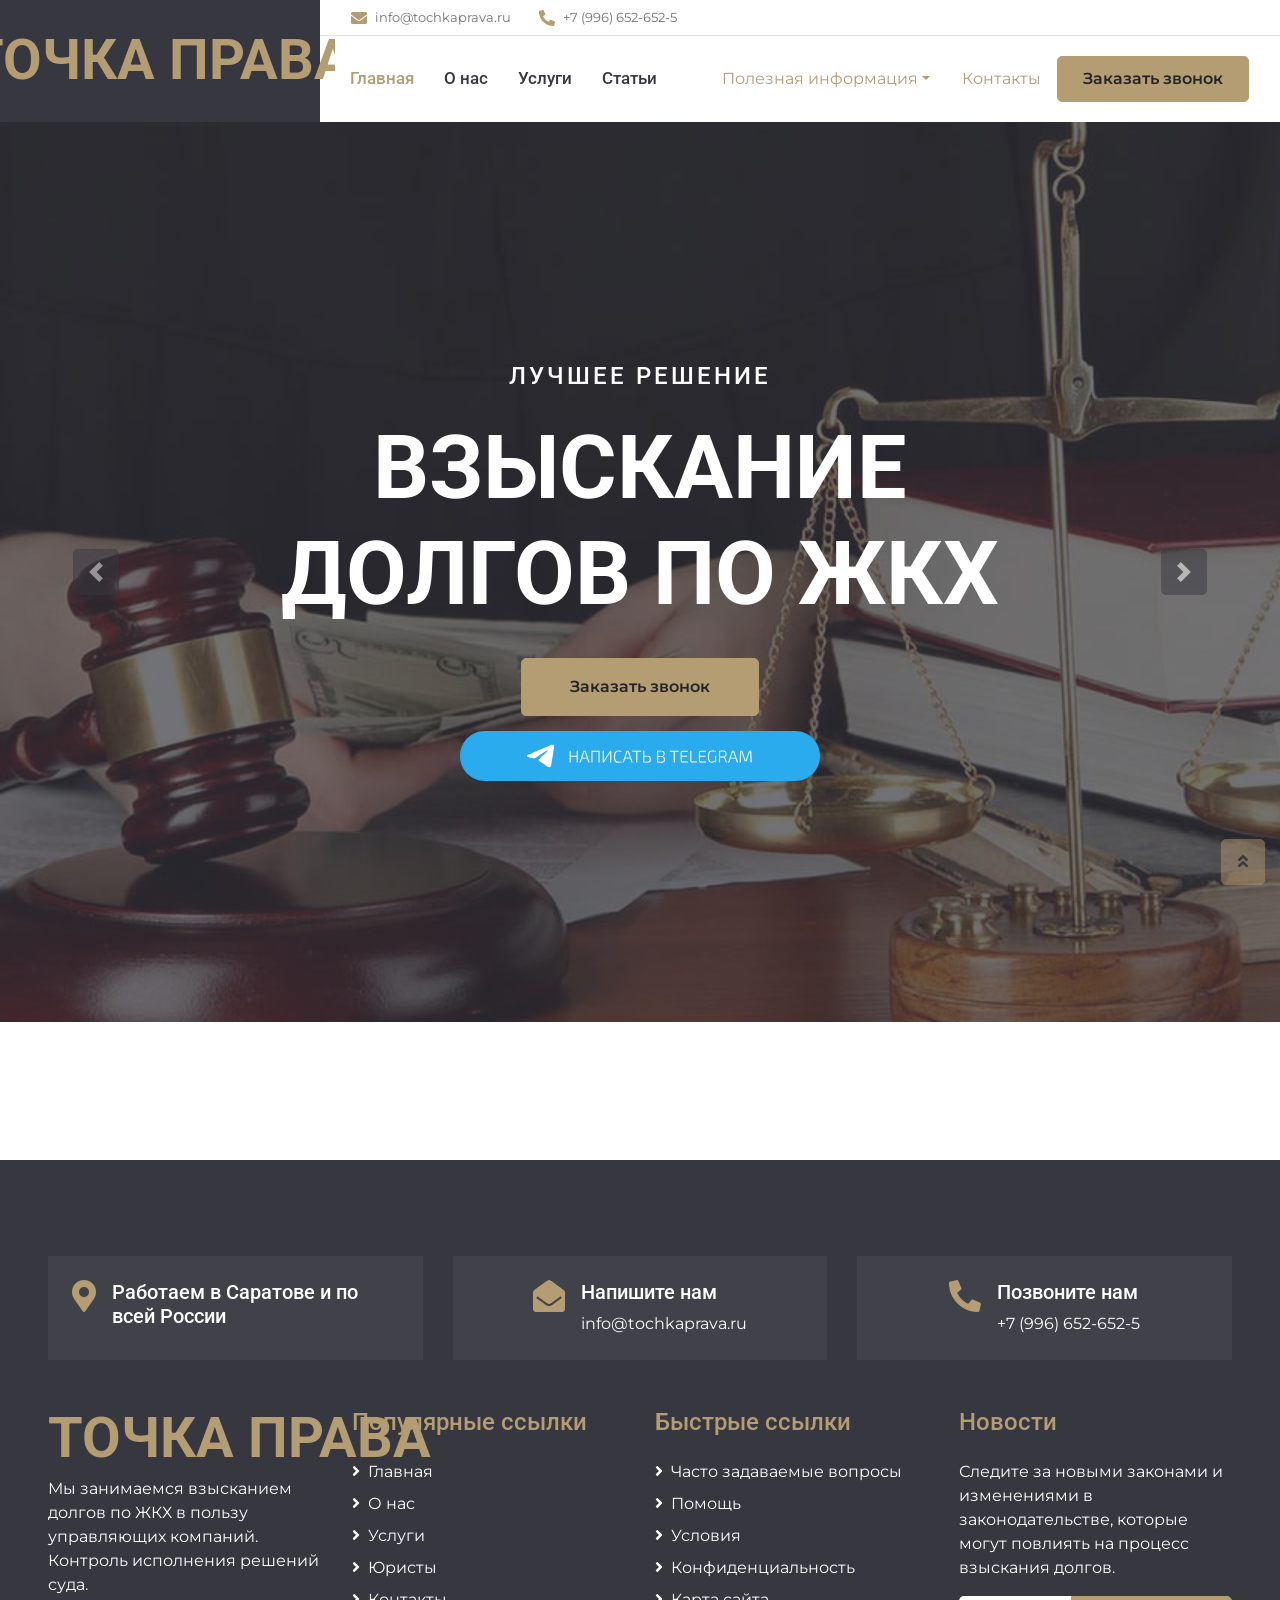
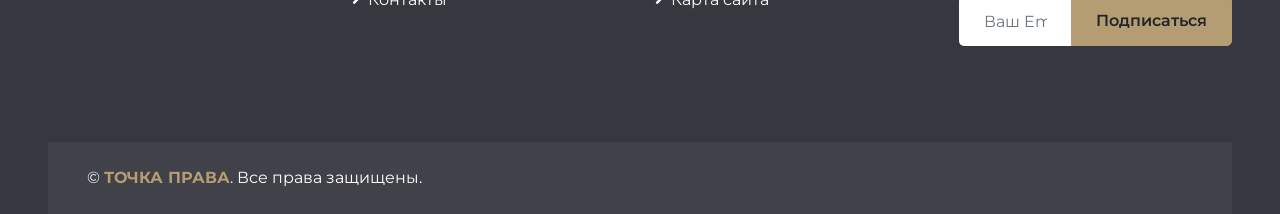
==== commit 5eb8d1e6: "Update contact.html upd cont" ====
--- a/contact.html
+++ b/contact.html
@@ -1,19 +1,19 @@
 <!DOCTYPE html>
-<html lang="en">
+<html lang="ru">
 
 <head>
     <meta charset="utf-8">
-    <title>JUSTICE - Free Lawyer Website Template</title>
+    <title>Взыскание долгов по ЖКХ | ТОЧКА ПРАВА</title>
     <meta content="width=device-width, initial-scale=1.0" name="viewport">
-    <meta content="Free HTML Templates" name="keywords">
-    <meta content="Free HTML Templates" name="description">
+    <meta content="Взыскание долгов по ЖКХ, исполнительное производство, управляющие компании" name="keywords">
+    <meta content="Профессиональное взыскание долгов по ЖКХ в пользу управляющих компаний. Контроль исполнения решений суда." name="description">
 
     <!-- Favicon -->
     <link href="img/favicon.ico" rel="icon">
 
     <!-- Google Web Fonts -->
     <link rel="preconnect" href="https://fonts.gstatic.com">
-    <link href="https://fonts.googleapis.com/css2?family=Montserrat:wght@400;600&family=Roboto:wght@300;500;700&display=swap" rel="stylesheet"> 
+    <link href="https://fonts.googleapis.com/css2?family=Montserrat:wght@400;600&family=Roboto:wght@300;500;700&display=swap" rel="stylesheet">
 
     <!-- Font Awesome -->
     <link href="https://cdnjs.cloudflare.com/ajax/libs/font-awesome/5.10.0/css/all.min.css" rel="stylesheet">
@@ -32,7 +32,7 @@
         <div class="row">
             <div class="col-lg-3 bg-secondary d-none d-lg-block">
                 <a href="index.html" class="navbar-brand w-100 h-100 m-0 p-0 d-flex align-items-center justify-content-center">
-                    <h1 class="m-0 display-4 text-primary text-uppercase">Justice</h1>
+                    <h1 class="m-0 display-4 text-primary text-uppercase">ТОЧКА ПРАВА</h1>
                 </a>
             </div>
             <div class="col-lg-9">
@@ -40,57 +40,39 @@
                     <div class="col-lg-7 text-left">
                         <div class="h-100 d-inline-flex align-items-center py-2 px-3">
                             <i class="fa fa-envelope text-primary mr-2"></i>
-                            <small>info@example.com</small>
+                            <small>info@tochkaprava.ru</small>
                         </div>
                         <div class="h-100 d-inline-flex align-items-center py-2 px-2">
                             <i class="fa fa-phone-alt text-primary mr-2"></i>
-                            <small>+012 345 6789</small>
-                        </div>
-                    </div>
-                    <div class="col-lg-5 text-right">
-                        <div class="d-inline-flex align-items-center p-2">
-                            <a class="btn btn-sm btn-outline-primary btn-sm-square mr-2" href="">
-                                <i class="fab fa-facebook-f"></i>
-                            </a>
-                            <a class="btn btn-sm btn-outline-primary btn-sm-square mr-2" href="">
-                                <i class="fab fa-twitter"></i>
-                            </a>
-                            <a class="btn btn-sm btn-outline-primary btn-sm-square mr-2" href="">
-                                <i class="fab fa-linkedin-in"></i>
-                            </a>
-                            <a class="btn btn-sm btn-outline-primary btn-sm-square mr-2" href="">
-                                <i class="fab fa-instagram"></i>
-                            </a>
-                            <a class="btn btn-sm btn-outline-primary btn-sm-square mr-2" href="">
-                                <i class="fab fa-youtube"></i>
-                            </a>
+                            <small>+7 (996) 652-652-5</small>
                         </div>
                     </div>
                 </div>
                 <nav class="navbar navbar-expand-lg bg-white navbar-light p-0">
                     <a href="index.html" class="navbar-brand d-block d-lg-none">
-                        <h1 class="m-0 display-4 text-primary text-uppercase">Justice</h1>
+                        <h1 class="m-0 display-4 text-primary text-uppercase">Точка Права</h1>
                     </a>
                     <button type="button" class="navbar-toggler" data-toggle="collapse" data-target="#navbarCollapse">
                         <span class="navbar-toggler-icon"></span>
                     </button>
                     <div class="collapse navbar-collapse justify-content-between" id="navbarCollapse">
                         <div class="navbar-nav mr-auto py-0">
-                            <a href="index.html" class="nav-item nav-link">Home</a>
-                            <a href="about.html" class="nav-item nav-link">About</a>
-                            <a href="service.html" class="nav-item nav-link">Practice</a>
-                            <a href="team.html" class="nav-item nav-link">Attorneys</a>
-                            <div class="nav-item dropdown">
-                                <a href="#" class="nav-link dropdown-toggle" data-toggle="dropdown">Dropdown</a>
-                                <div class="dropdown-menu rounded-0 m-0">
-                                    <a href="#" class="dropdown-item">Menu Item 1</a>
-                                    <a href="#" class="dropdown-item">Menu Item 2</a>
-                                    <a href="#" class="dropdown-item">Menu Item 3</a>
-                                </div>
+                            <a href="#" class="nav-item nav-link active">Главная</a>
+                            <a href="#" class="nav-item nav-link">О нас</a>
+                            <a href="#" class="nav-item nav-link">Услуги</a>
+                            <a href="#" class="nav-item nav-link">Статьи</a>
+                        </div>
+                        <div class="nav-item dropdown">
+                            <a href="#" class="nav-link dropdown-toggle" data-toggle="dropdown">Полезная информация</a>
+                            <div class="dropdown-menu rounded-0 m-0">
+                                <a href="vzyskanie-zadolzhennosti-saratov.html" class="dropdown-item">Взыскание задолженности</a>
+                                <a href="#" class="dropdown-item">Исполнительное производство</a>
+                                <a href="#" class="dropdown-item">Взыскание через ФССП</a>
+                                <a href="#" class="dropdown-item">Советы управляющим компаниям</a>
                             </div>
-                            <a href="contact.html" class="nav-item nav-link active">Contact</a>
-                        </div>
-                        <a href="" class="btn btn-primary mr-3 d-none d-lg-block">Get A Quote</a>
+                        </div>
+                        <a href="contact.html" class="nav-item nav-link">Контакты</a>
+                        <a href="" class="btn btn-primary mr-3 d-none d-lg-block">Заказать звонок</a>
                     </div>
                 </nav>
             </div>
@@ -98,70 +80,46 @@
     </div>
     <!-- Header End -->
 
-
-    <!-- Page Header Start -->
-    <div class="container-fluid bg-page-header" style="margin-bottom: 90px;">
-        <div class="container">
-            <div class="d-flex flex-column align-items-center justify-content-center" style="min-height: 400px">
-                <h3 class="display-3 text-white text-uppercase">Contact</h3>
-                <div class="d-inline-flex text-white">
-                    <p class="m-0 text-uppercase"><a class="text-white" href="">Home</a></p>
-                    <i class="fa fa-angle-double-right pt-1 px-3"></i>
-                    <p class="m-0 text-uppercase">Contact</p>
-                </div>
-            </div>
+    <!-- Carousel Start -->
+    <div class="container-fluid p-0 mb-5 pb-5">
+        <div id="header-carousel" class="carousel slide carousel-fade" data-ride="carousel">
+            <div class="carousel-inner">
+                <div class="carousel-item position-relative active" style="height: 100vh; min-height: 400px;">
+                    <img class="position-absolute w-100 h-100" src="img/carousel-1.jpg" style="object-fit: cover;">
+                    <div class="carousel-caption d-flex flex-column align-items-center justify-content-center">
+                        <div class="p-3" style="max-width: 900px;">
+                            <h4 class="text-white text-uppercase mb-4" style="letter-spacing: 3px;">Лучшее решение</h4>
+                            <h3 class="display-2 text-capitalize text-white mb-4">ВЗЫСКАНИЕ ДОЛГОВ ПО ЖКХ</h3>
+                            <a class="btn btn-primary py-3 px-5 mt-2" href="#">Заказать звонок</a>
+                            <br><a title="Telegram" href="https://telegram.me/saratov64_urist" target="_blank"><img src="img/Telegram_big.svg" alt="Написать в Telegram" style="padding-top: 15px;"/></a>
+                        </div>
+                    </div>
+                </div>
+                <div class="carousel-item position-relative" style="height: 100vh; min-height: 400px;">
+                    <img class="position-absolute w-100 h-100" src="img/carousel-2.jpg" style="object-fit: cover;">
+                    <div class="carousel-caption d-flex flex-column align-items-center justify-content-center">
+                        <div class="p-3" style="max-width: 900px;">
+                            <h4 class="text-white text-uppercase mb-4" style="letter-spacing: 3px;">Результат — ваши деньги</h4>
+                            <h3 class="display-2 text-capitalize text-white mb-4">КОНТРОЛЬ ИСПОЛНЕНИЯ РЕШЕНИЙ СУДА</h3>
+                            <a class="btn btn-primary py-3 px-5 mt-2" href="#">Заказать звонок</a>
+                            <br><a title="Telegram" href="https://telegram.me/saratov64_urist" target="_blank"><img src="img/Telegram_big.svg" alt="Написать в Telegram" style="padding-top: 15px;"/></a>
+                        </div>
+                    </div>
+                </div>
+            </div>
+            <a class="carousel-control-prev" href="#header-carousel" data-slide="prev">
+                <div class="btn btn-lg btn-secondary btn-lg-square">
+                    <span class="carousel-control-prev-icon"></span>
+                </div>
+            </a>
+            <a class="carousel-control-next" href="#header-carousel" data-slide="next">
+                <div class="btn btn-lg btn-secondary btn-lg-square">
+                    <span class="carousel-control-next-icon"></span>
+                </div>
+            </a>
         </div>
     </div>
-    <!-- Page Header End -->
-
-
-    <!-- Contact Start -->
-    <div class="container-fluid py-5">
-        <div class="container py-5">
-            <div class="text-center pb-2">
-                <h6 class="text-uppercase">Contact Us</h6>
-                <h1 class="mb-4">Contact For Any Query</h1>
-            </div>
-            <div class="row">
-                <div class="col-lg-6 mb-5 mb-lg-0">
-                    <div class="contact-form">
-                        <div id="success"></div>
-                        <form name="sentMessage" id="contactForm" novalidate="novalidate">
-                            <div class="form-row">
-                                <div class="col-sm-6 control-group">
-                                    <input type="text" class="form-control p-4" id="name" placeholder="Your Name" required="required" data-validation-required-message="Please enter your name" />
-                                    <p class="help-block text-danger"></p>
-                                </div>
-                                <div class="col-sm-6 control-group">
-                                    <input type="email" class="form-control p-4" id="email" placeholder="Your Email" required="required" data-validation-required-message="Please enter your email" />
-                                    <p class="help-block text-danger"></p>
-                                </div>
-                            </div>
-                            <div class="control-group">
-                                <input type="text" class="form-control p-4" id="subject" placeholder="Subject" required="required" data-validation-required-message="Please enter a subject" />
-                                <p class="help-block text-danger"></p>
-                            </div>
-                            <div class="control-group">
-                                <textarea class="form-control p-4" rows="6" id="message" placeholder="Message" required="required" data-validation-required-message="Please enter your message"></textarea>
-                                <p class="help-block text-danger"></p>
-                            </div>
-                            <div>
-                                <button class="btn btn-primary btn-block" type="submit" id="sendMessageButton">Send Message</button>
-                            </div>
-                        </form>
-                    </div>
-                </div>
-                <div class="col-lg-6" style="min-height: 400px;">
-                    <div class="position-relative h-100 rounded overflow-hidden">
-                        <iframe style="width: 100%; height: 100%; object-fit: cover;"
-                        src="https://www.google.com/maps/embed?pb=!1m18!1m12!1m3!1d3001156.4288297426!2d-78.01371936852176!3d42.72876761954724!2m3!1f0!2f0!3f0!3m2!1i1024!2i768!4f13.1!3m3!1m2!1s0x4ccc4bf0f123a5a9%3A0xddcfc6c1de189567!2sNew%20York%2C%20USA!5e0!3m2!1sen!2sbd!4v1603794290143!5m2!1sen!2sbd"
-                        frameborder="0" style="border:0;" allowfullscreen="" aria-hidden="false" tabindex="0"></iframe>
-                    </div>
-                </div>
-            </div>
-        </div>
-    </div>
-    <!-- Contact End -->
+    <!-- Carousel End -->
 
 
     <!-- Footer Start -->
@@ -171,8 +129,7 @@
                 <div class="d-flex justify-content-lg-center p-4" style="background: rgba(256, 256, 256, .05);">
                     <i class="fa fa-2x fa-map-marker-alt text-primary"></i>
                     <div class="ml-3">
-                        <h5 class="text-white">Our Office</h5>
-                        <p class="m-0">123 Street, New York, USA</p>
+                        <h5 class="text-white">Работаем в Саратове и по всей России</h5>
                     </div>
                 </div>
             </div>
@@ -180,8 +137,8 @@
                 <div class="d-flex justify-content-lg-center p-4" style="background: rgba(256, 256, 256, .05);">
                     <i class="fa fa-2x fa-envelope-open text-primary"></i>
                     <div class="ml-3">
-                        <h5 class="text-white">Email Us</h5>
-                        <p class="m-0">info@example.com</p>
+                        <h5 class="text-white">Напишите нам</h5>
+                        <p class="m-0">info@tochkaprava.ru</p>
                     </div>
                 </div>
             </div>
@@ -189,8 +146,8 @@
                 <div class="d-flex justify-content-lg-center p-4" style="background: rgba(256, 256, 256, .05);">
                     <i class="fa fa-2x fa-phone-alt text-primary"></i>
                     <div class="ml-3">
-                        <h5 class="text-white">Call Us</h5>
-                        <p class="m-0">+012 345 6789</p>
+                        <h5 class="text-white">Позвоните нам</h5>
+                        <p class="m-0">+7 (996) 652-652-5</p>
                     </div>
                 </div>
             </div>
@@ -198,44 +155,38 @@
         <div class="row pt-5">
             <div class="col-lg-3 col-md-6 mb-5">
                 <a href="index.html" class="navbar-brand">
-                    <h1 class="m-0 mt-n2 display-4 text-primary text-uppercase">Justice</h1>
+                    <h1 class="m-0 mt-n2 display-4 text-primary text-uppercase">ТОЧКА ПРАВА</h1>
                 </a>
-                <p>Volup amet magna clita tempor. Tempor sea eos vero ipsum. Lorem lorem sit sed elitr sed kasd et</p>
-                <div class="d-flex justify-content-start mt-4">
-                    <a class="btn btn-lg btn-outline-light btn-lg-square mr-2" href="#"><i class="fab fa-twitter"></i></a>
-                    <a class="btn btn-lg btn-outline-light btn-lg-square mr-2" href="#"><i class="fab fa-facebook-f"></i></a>
-                    <a class="btn btn-lg btn-outline-light btn-lg-square mr-2" href="#"><i class="fab fa-linkedin-in"></i></a>
-                    <a class="btn btn-lg btn-outline-light btn-lg-square" href="#"><i class="fab fa-instagram"></i></a>
-                </div>
-            </div>
-            <div class="col-lg-3 col-md-6 mb-5">
-                <h4 class="font-weight-semi-bold text-primary mb-4">Popular Links</h4>
+                <p>Мы занимаемся взысканием долгов по ЖКХ в пользу управляющих компаний. Контроль исполнения решений суда.</p>
+            </div>
+            <div class="col-lg-3 col-md-6 mb-5">
+                <h4 class="font-weight-semi-bold text-primary mb-4">Популярные ссылки</h4>
                 <div class="d-flex flex-column justify-content-start">
-                    <a class="text-white mb-2" href="#"><i class="fa fa-angle-right mr-2"></i>Home</a>
-                    <a class="text-white mb-2" href="#"><i class="fa fa-angle-right mr-2"></i>About</a>
-                    <a class="text-white mb-2" href="#"><i class="fa fa-angle-right mr-2"></i>Services</a>
-                    <a class="text-white mb-2" href="#"><i class="fa fa-angle-right mr-2"></i>Attorney</a>
-                    <a class="text-white" href="#"><i class="fa fa-angle-right mr-2"></i>Contact</a>
-                </div>
-            </div>
-            <div class="col-lg-3 col-md-6 mb-5">
-                <h4 class="font-weight-semi-bold text-primary mb-4">Quick Links</h4>
+                    <a class="text-white mb-2" href="#"><i class="fa fa-angle-right mr-2"></i>Главная</a>
+                    <a class="text-white mb-2" href="#"><i class="fa fa-angle-right mr-2"></i>О нас</a>
+                    <a class="text-white mb-2" href="#"><i class="fa fa-angle-right mr-2"></i>Услуги</a>
+                    <a class="text-white mb-2" href="#"><i class="fa fa-angle-right mr-2"></i>Юристы</a>
+                    <a class="text-white" href="#"><i class="fa fa-angle-right mr-2"></i>Контакты</a>
+                </div>
+            </div>
+            <div class="col-lg-3 col-md-6 mb-5">
+                <h4 class="font-weight-semi-bold text-primary mb-4">Быстрые ссылки</h4>
                 <div class="d-flex flex-column justify-content-start">
-                    <a class="text-white mb-2" href="#"><i class="fa fa-angle-right mr-2"></i>FAQs</a>
-                    <a class="text-white mb-2" href="#"><i class="fa fa-angle-right mr-2"></i>Help</a>
-                    <a class="text-white mb-2" href="#"><i class="fa fa-angle-right mr-2"></i>Terms</a>
-                    <a class="text-white mb-2" href="#"><i class="fa fa-angle-right mr-2"></i>Privacy</a>
-                    <a class="text-white" href="#"><i class="fa fa-angle-right mr-2"></i>Site Map</a>
-                </div>
-            </div>
-            <div class="col-lg-3 col-md-6 mb-5">
-                <h4 class="font-weight-semi-bold text-primary mb-4">Newsletter</h4>
-                <p>Rebum labore lorem dolores kasd est, et ipsum amet et at kasd, ipsum sea tempor magna tempor. Accu kasd sed ea duo ipsum.</p>
+                    <a class="text-white mb-2" href="#"><i class="fa fa-angle-right mr-2"></i>Часто задаваемые вопросы</a>
+                    <a class="text-white mb-2" href="#"><i class="fa fa-angle-right mr-2"></i>Помощь</a>
+                    <a class="text-white mb-2" href="#"><i class="fa fa-angle-right mr-2"></i>Условия</a>
+                    <a class="text-white mb-2" href="#"><i class="fa fa-angle-right mr-2"></i>Конфиденциальность</a>
+                    <a class="text-white" href="#"><i class="fa fa-angle-right mr-2"></i>Карта сайта</a>
+                </div>
+            </div>
+            <div class="col-lg-3 col-md-6 mb-5">
+                <h4 class="font-weight-semi-bold text-primary mb-4">Новости</h4>
+                <p>Следите за новыми законами и изменениями в законодательстве, которые могут повлиять на процесс взыскания долгов.</p>
                 <div class="w-100">
                     <div class="input-group">
-                        <input type="text" class="form-control border-0" style="padding: 25px;" placeholder="Your Email">
+                        <input type="text" class="form-control border-0" style="padding: 25px;" placeholder="Ваш Email">
                         <div class="input-group-append">
-                            <button class="btn btn-primary px-4">Sign Up</button>
+                            <button class="btn btn-primary px-4">Подписаться</button>
                         </div>
                     </div>
                 </div>
@@ -243,19 +194,14 @@
         </div>
         <div class="row p-4 mt-5 mx-0" style="background: rgba(256, 256, 256, .05);">
             <div class="col-md-6 text-center text-md-left mb-3 mb-md-0">
-                <p class="m-0 text-white">&copy; <a class="font-weight-bold" href="#">Your Site Name</a>. All Rights Reserved.</p>
-            </div>
-            <div class="col-md-6 text-center text-md-right">
-                <p class="m-0 text-white">Designed by <a class="font-weight-bold" href="https://htmlcodex.com">HTML Codex</a></p>
+                <p class="m-0 text-white">&copy; <a class="font-weight-bold" href="#">ТОЧКА ПРАВА</a>. Все права защищены.</p>
             </div>
         </div>
     </div>
     <!-- Footer End -->
 
-
     <!-- Back to Top -->
     <a href="#" class="btn btn-primary px-3 back-to-top"><i class="fa fa-angle-double-up"></i></a>
-
 
     <!-- JavaScript Libraries -->
     <script src="https://code.jquery.com/jquery-3.4.1.min.js"></script>
@@ -275,4 +221,4 @@
     <script src="js/main.js"></script>
 </body>
 
-</html>+</html>
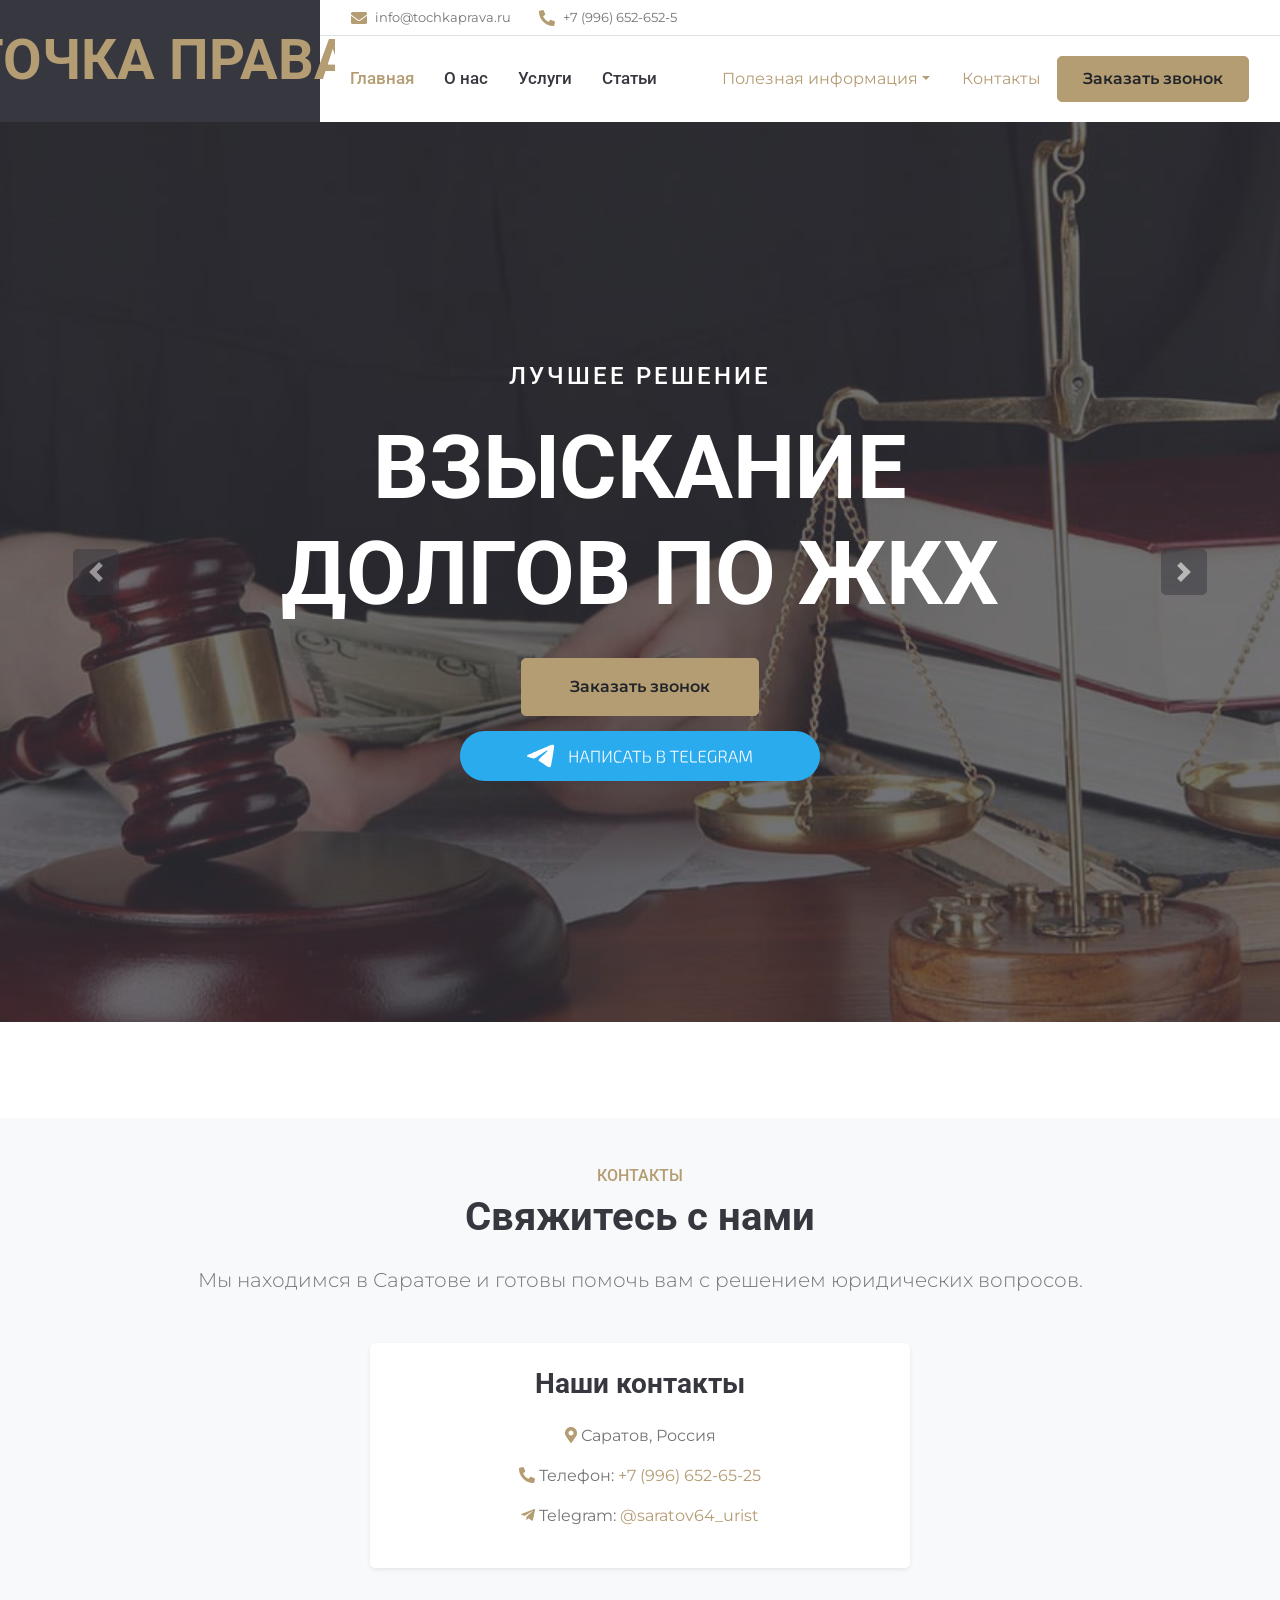
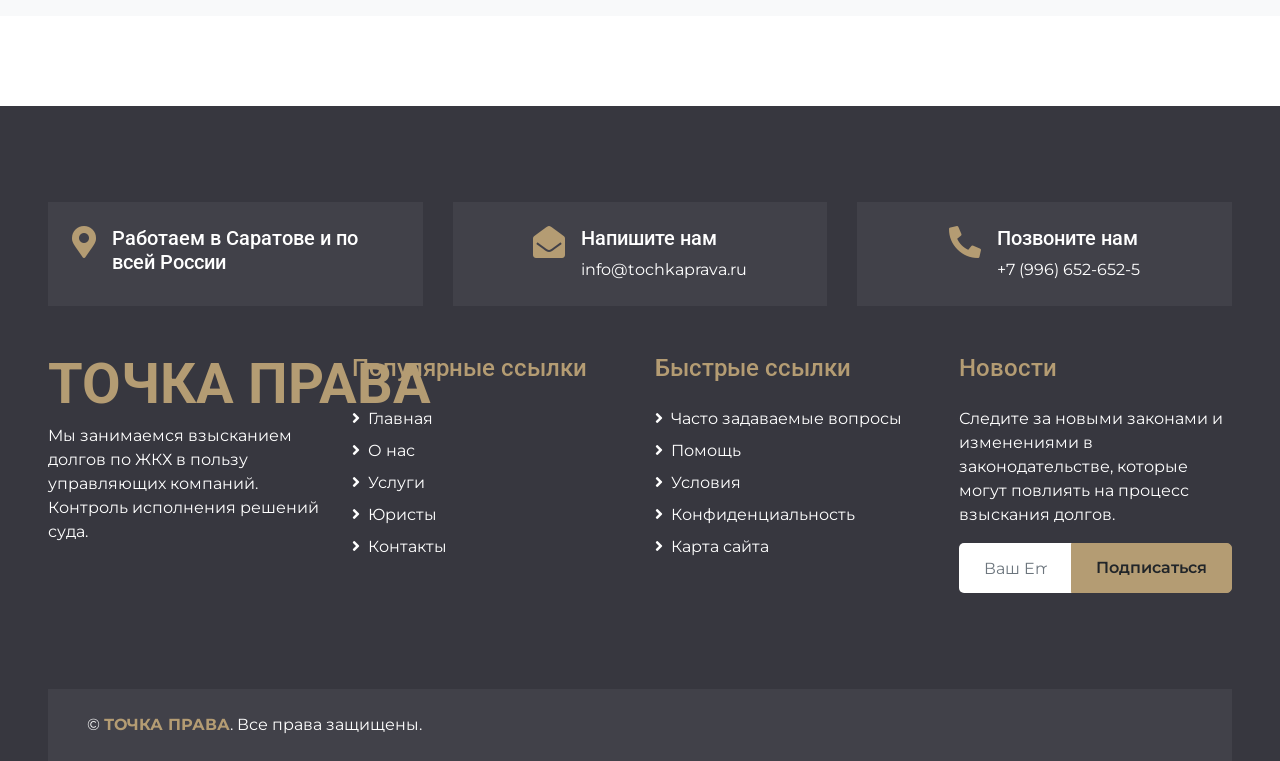
==== commit 1de5f3fb: "Update contact.html fill content" ====
--- a/contact.html
+++ b/contact.html
@@ -121,7 +121,40 @@
     </div>
     <!-- Carousel End -->
 
-
+    <!-- Контакты Start -->
+    <section class="contact-section bg-light py-5">
+        <div class="container">
+            <div class="text-center mb-5">
+                <h6 class="text-uppercase text-primary">Контакты</h6>
+                <h1 class="display-5 fw-bold mb-4">Свяжитесь с нами</h1>
+                <p class="lead">Мы находимся в Саратове и готовы помочь вам с решением юридических вопросов.</p>
+            </div>
+    
+            <div class="row justify-content-center">
+                <div class="col-lg-6 text-center">
+                    <div class="contact-info bg-white p-4 rounded shadow-sm">
+                        <h3 class="fw-bold mb-4">Наши контакты</h3>
+                        <ul class="list-unstyled">
+                            <li class="mb-3">
+                                <i class="fas fa-map-marker-alt text-primary me-2"></i>
+                                <span>Саратов, Россия</span>
+                            </li>
+                            <li class="mb-3">
+                                <i class="fas fa-phone-alt text-primary me-2"></i>
+                                <span>Телефон: <a href="tel:+79966526525" class="text-decoration-none">+7 (996) 652-65-25</a></span>
+                            </li>
+                            <li class="mb-3">
+                                <i class="fab fa-telegram-plane text-primary me-2"></i>
+                                <span>Telegram: <a href="https://telegram.me/saratov64_urist" target="_blank" class="text-decoration-none">@saratov64_urist</a></span>
+                            </li>
+                        </ul>
+                    </div>
+                </div>
+            </div>
+        </div>
+    </section>
+    <!-- Контакты End -->
+    
     <!-- Footer Start -->
     <div class="container-fluid bg-secondary text-white pt-5 px-sm-3 px-md-5" style="margin-top: 90px;">
         <div class="row mt-5">
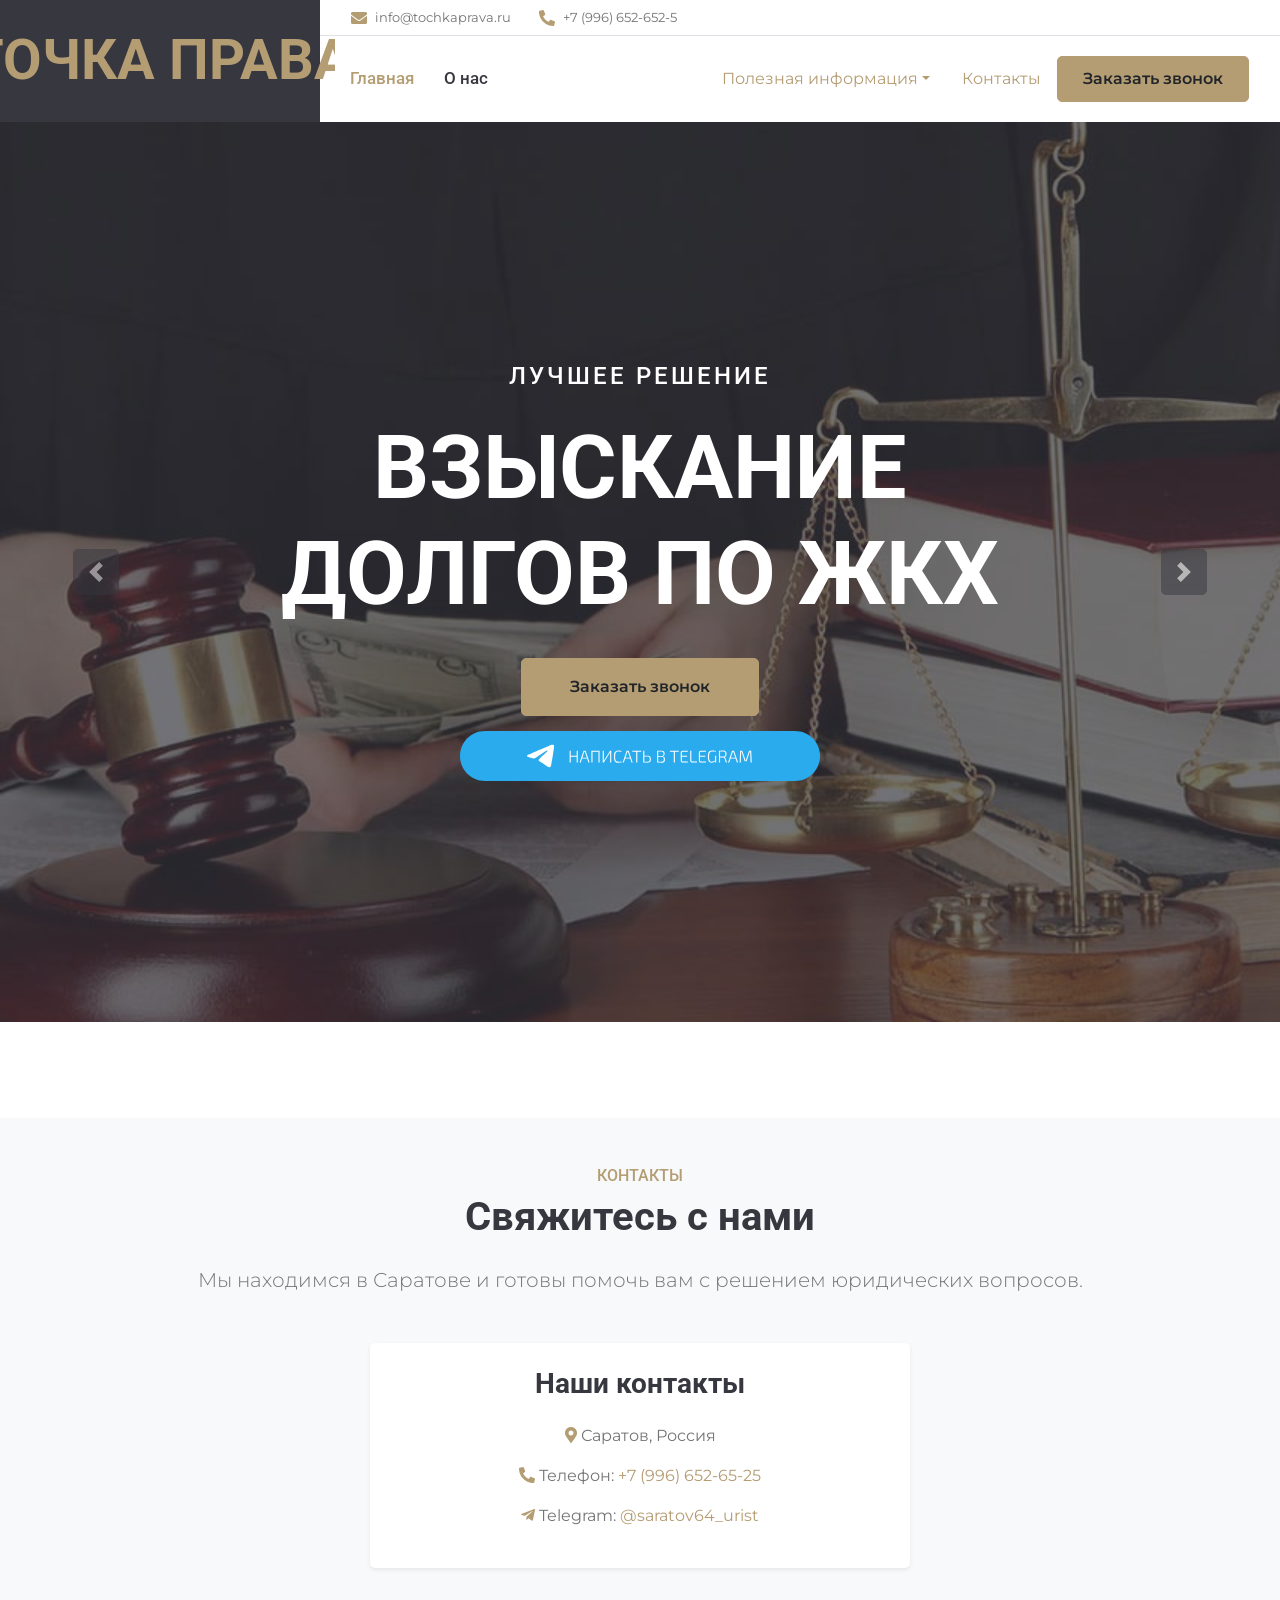
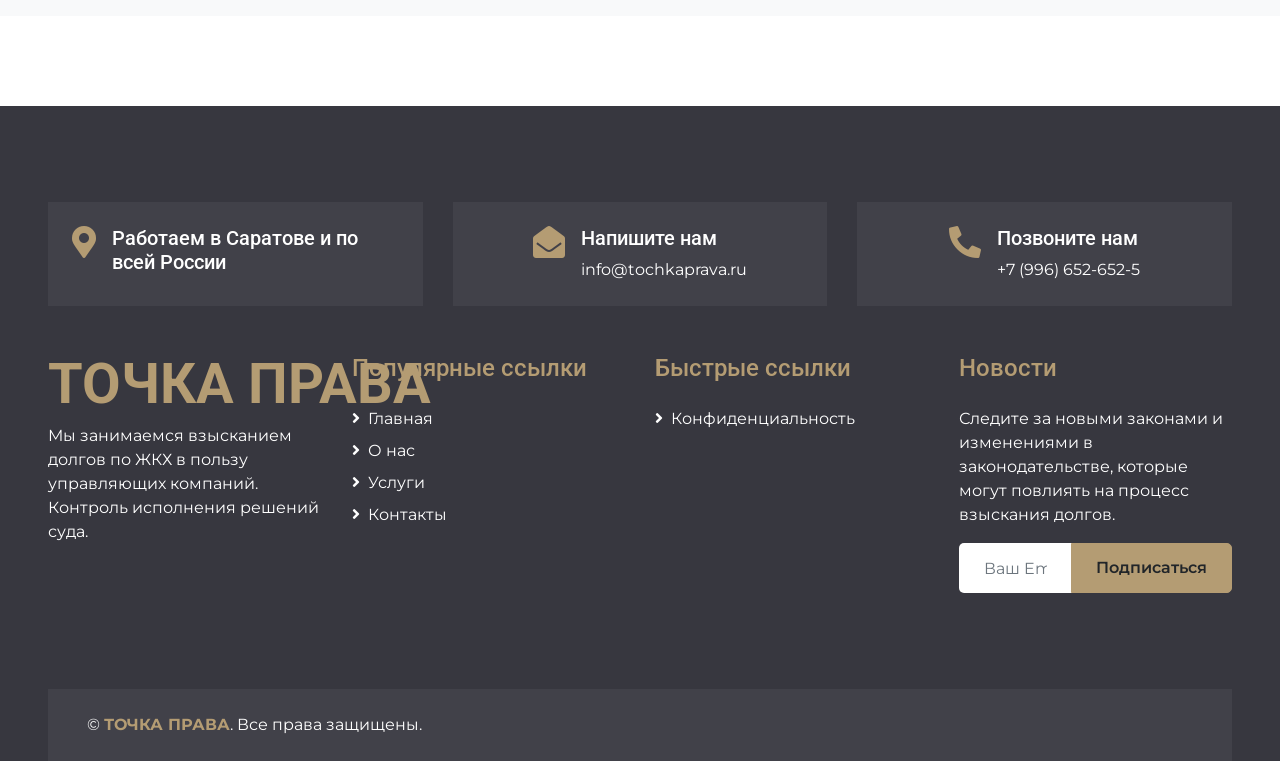
==== commit 859df2fa: "Update contact.html delete links" ====
--- a/contact.html
+++ b/contact.html
@@ -59,8 +59,6 @@
                         <div class="navbar-nav mr-auto py-0">
                             <a href="#" class="nav-item nav-link active">Главная</a>
                             <a href="#" class="nav-item nav-link">О нас</a>
-                            <a href="#" class="nav-item nav-link">Услуги</a>
-                            <a href="#" class="nav-item nav-link">Статьи</a>
                         </div>
                         <div class="nav-item dropdown">
                             <a href="#" class="nav-link dropdown-toggle" data-toggle="dropdown">Полезная информация</a>
@@ -198,18 +196,13 @@
                     <a class="text-white mb-2" href="#"><i class="fa fa-angle-right mr-2"></i>Главная</a>
                     <a class="text-white mb-2" href="#"><i class="fa fa-angle-right mr-2"></i>О нас</a>
                     <a class="text-white mb-2" href="#"><i class="fa fa-angle-right mr-2"></i>Услуги</a>
-                    <a class="text-white mb-2" href="#"><i class="fa fa-angle-right mr-2"></i>Юристы</a>
                     <a class="text-white" href="#"><i class="fa fa-angle-right mr-2"></i>Контакты</a>
                 </div>
             </div>
             <div class="col-lg-3 col-md-6 mb-5">
                 <h4 class="font-weight-semi-bold text-primary mb-4">Быстрые ссылки</h4>
                 <div class="d-flex flex-column justify-content-start">
-                    <a class="text-white mb-2" href="#"><i class="fa fa-angle-right mr-2"></i>Часто задаваемые вопросы</a>
-                    <a class="text-white mb-2" href="#"><i class="fa fa-angle-right mr-2"></i>Помощь</a>
-                    <a class="text-white mb-2" href="#"><i class="fa fa-angle-right mr-2"></i>Условия</a>
                     <a class="text-white mb-2" href="#"><i class="fa fa-angle-right mr-2"></i>Конфиденциальность</a>
-                    <a class="text-white" href="#"><i class="fa fa-angle-right mr-2"></i>Карта сайта</a>
                 </div>
             </div>
             <div class="col-lg-3 col-md-6 mb-5">
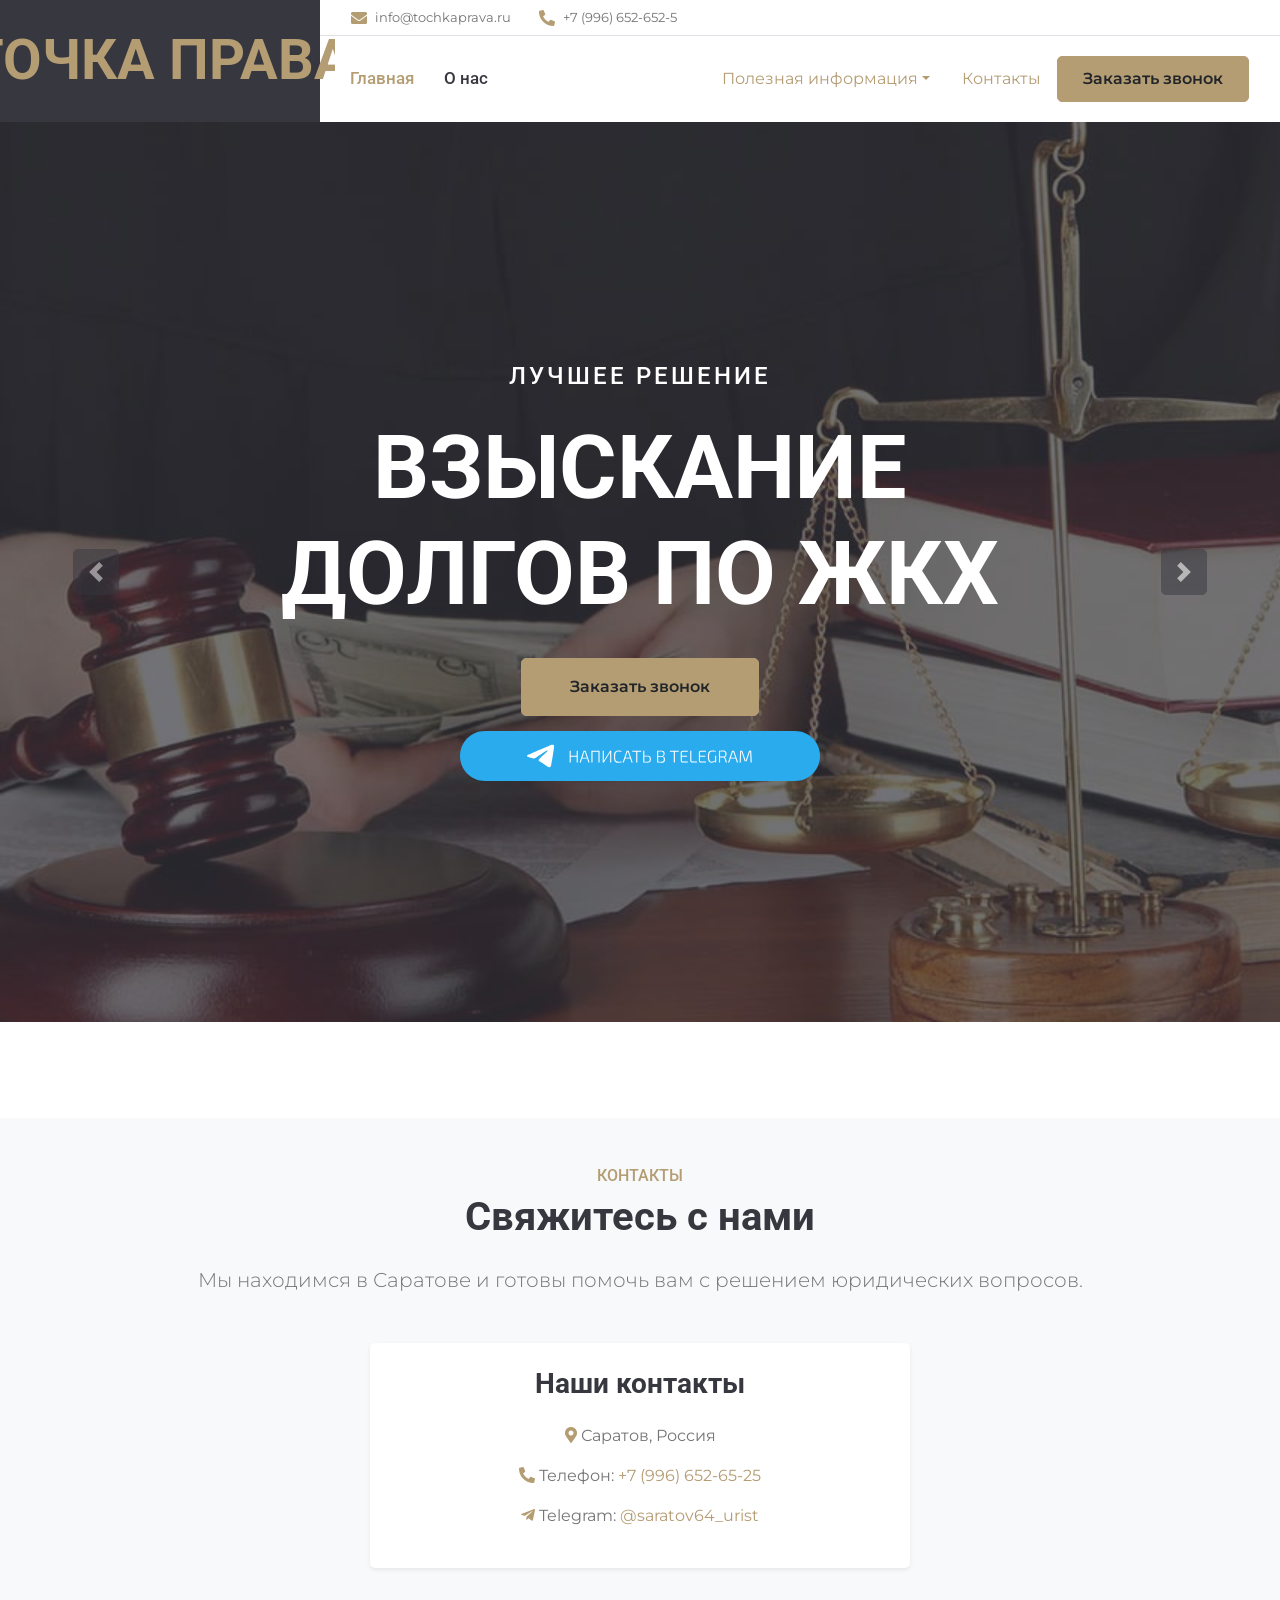
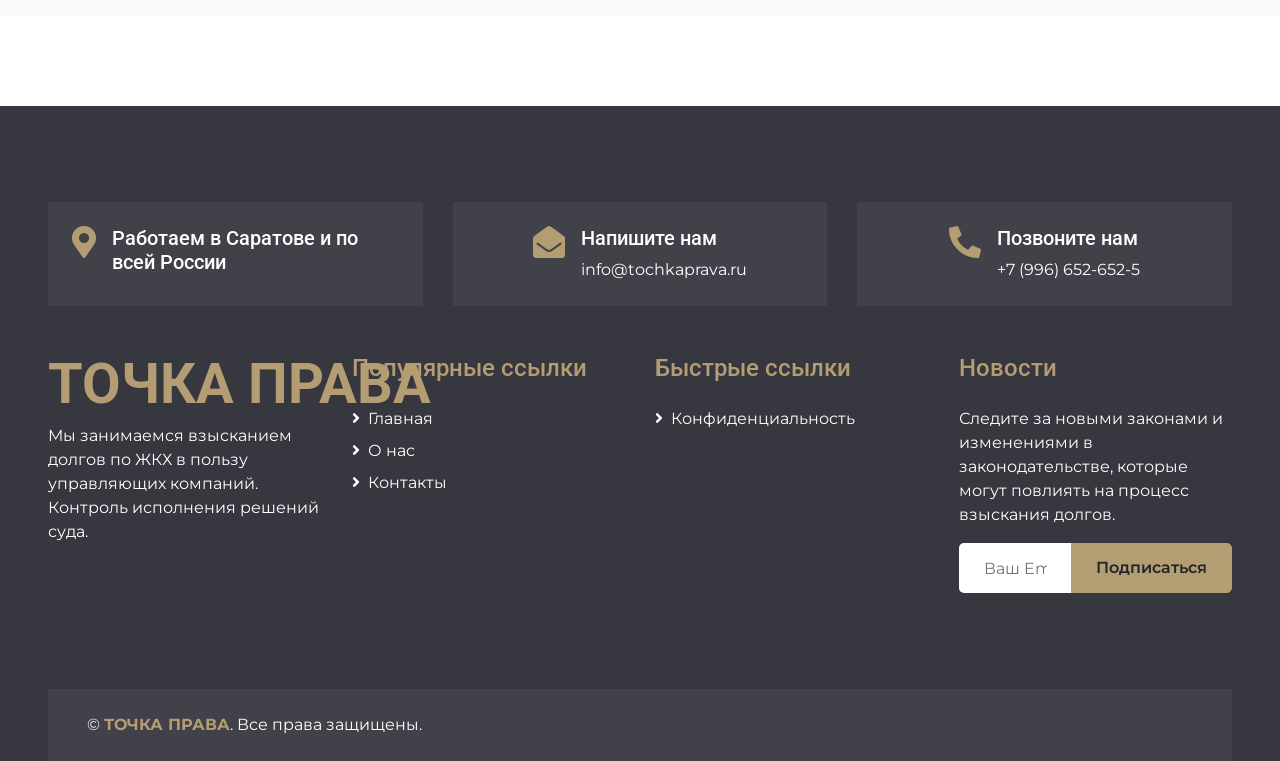
==== commit d950546a: "Update contact.html del footer link услуги" ====
--- a/contact.html
+++ b/contact.html
@@ -195,7 +195,6 @@
                 <div class="d-flex flex-column justify-content-start">
                     <a class="text-white mb-2" href="#"><i class="fa fa-angle-right mr-2"></i>Главная</a>
                     <a class="text-white mb-2" href="#"><i class="fa fa-angle-right mr-2"></i>О нас</a>
-                    <a class="text-white mb-2" href="#"><i class="fa fa-angle-right mr-2"></i>Услуги</a>
                     <a class="text-white" href="#"><i class="fa fa-angle-right mr-2"></i>Контакты</a>
                 </div>
             </div>
